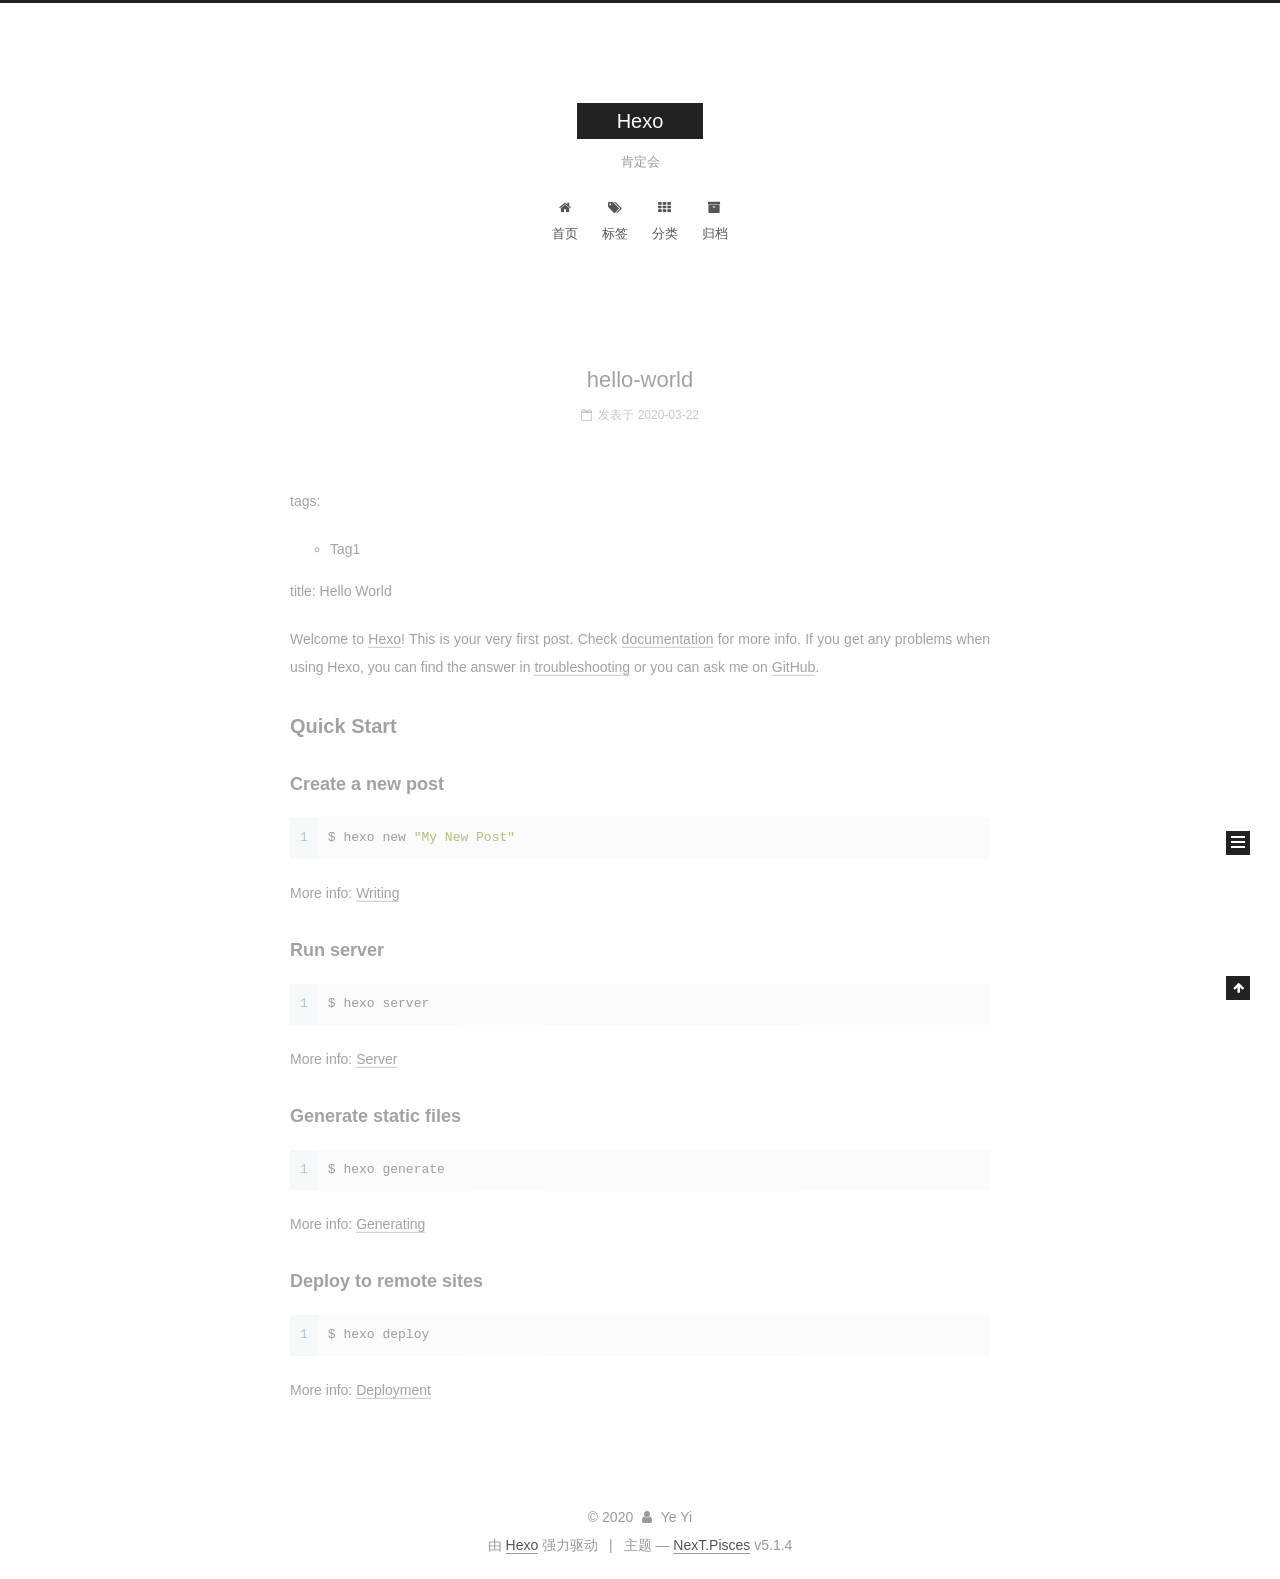
==== index.html @ b511f33b "Site updated: 2020-03-22 18:53:15" ====
<!DOCTYPE html>



  


<html class="theme-next pisces use-motion" lang="zh-Hans">
<head>
  <meta charset="UTF-8"/>
<meta http-equiv="X-UA-Compatible" content="IE=edge" />
<meta name="viewport" content="width=device-width, initial-scale=1, maximum-scale=1"/>
<meta name="theme-color" content="#222">









<meta http-equiv="Cache-Control" content="no-transform" />
<meta http-equiv="Cache-Control" content="no-siteapp" />
















  
  
  <link href="/lib/fancybox/source/jquery.fancybox.css?v=2.1.5" rel="stylesheet" type="text/css" />







<link href="/lib/font-awesome/css/font-awesome.min.css?v=4.6.2" rel="stylesheet" type="text/css" />

<link href="/css/main.css?v=5.1.4" rel="stylesheet" type="text/css" />


  <link rel="apple-touch-icon" sizes="180x180" href="/images/apple-touch-icon-next.png?v=5.1.4">


  <link rel="icon" type="image/png" sizes="32x32" href="/images/favicon-32x32-next.png?v=5.1.4">


  <link rel="icon" type="image/png" sizes="16x16" href="/images/favicon-16x16-next.png?v=5.1.4">


  <link rel="mask-icon" href="/images/logo.svg?v=5.1.4" color="#222">





  <meta name="keywords" content="Hexo, NexT" />










<meta name="description" content="yeyi的个人博客，主要涉及C++、机器学习、Leetcode、目标跟踪、相关计算机知识、文学笔记等...">
<meta property="og:type" content="website">
<meta property="og:title" content="Hexo">
<meta property="og:url" content="http://yoursite.com/index.html">
<meta property="og:site_name" content="Hexo">
<meta property="og:description" content="yeyi的个人博客，主要涉及C++、机器学习、Leetcode、目标跟踪、相关计算机知识、文学笔记等...">
<meta property="article:author" content="Ye Yi">
<meta property="article:tag" content="yeyi">
<meta property="article:tag" content=" C++">
<meta property="article:tag" content=" Machine Learning">
<meta property="article:tag" content=" Algorithm">
<meta property="article:tag" content=" Objeect track">
<meta property="article:tag" content=" Related CS Knowledge">
<meta name="twitter:card" content="summary">



<script type="text/javascript" id="hexo.configurations">
  var NexT = window.NexT || {};
  var CONFIG = {
    root: '/',
    scheme: 'Pisces',
    version: '5.1.4',
    sidebar: {"position":"left","display":"post","offset":12,"b2t":false,"scrollpercent":false,"onmobile":false},
    fancybox: true,
    tabs: true,
    motion: {"enable":true,"async":false,"transition":{"post_block":"fadeIn","post_header":"slideDownIn","post_body":"slideDownIn","coll_header":"slideLeftIn","sidebar":"slideUpIn"}},
    duoshuo: {
      userId: '0',
      author: '博主'
    },
    algolia: {
      applicationID: '',
      apiKey: '',
      indexName: '',
      hits: {"per_page":10},
      labels: {"input_placeholder":"Search for Posts","hits_empty":"We didn't find any results for the search: ${query}","hits_stats":"${hits} results found in ${time} ms"}
    }
  };
</script>



  <link rel="canonical" href="http://yoursite.com/"/>





  <title>Hexo</title>
  








<meta name="generator" content="Hexo 4.2.0"></head>

<body itemscope itemtype="http://schema.org/WebPage" lang="zh-Hans">

  
  
    
  

  <div class="container sidebar-position-left 
  page-home">
    <div class="headband"></div>

    <header id="header" class="header" itemscope itemtype="http://schema.org/WPHeader">
      <div class="header-inner"><div class="site-brand-wrapper">
  <div class="site-meta ">
    

    <div class="custom-logo-site-title">
      <a href="/"  class="brand" rel="start">
        <span class="logo-line-before"><i></i></span>
        <span class="site-title">Hexo</span>
        <span class="logo-line-after"><i></i></span>
      </a>
    </div>
      
        <p class="site-subtitle">肯定会</p>
      
  </div>

  <div class="site-nav-toggle">
    <button>
      <span class="btn-bar"></span>
      <span class="btn-bar"></span>
      <span class="btn-bar"></span>
    </button>
  </div>
</div>

<nav class="site-nav">
  

  
    <ul id="menu" class="menu">
      
        
        <li class="menu-item menu-item-home">
          <a href="/%20" rel="section">
            
              <i class="menu-item-icon fa fa-fw fa-home"></i> <br />
            
            首页
          </a>
        </li>
      
        
        <li class="menu-item menu-item-tags">
          <a href="/tags/%20" rel="section">
            
              <i class="menu-item-icon fa fa-fw fa-tags"></i> <br />
            
            标签
          </a>
        </li>
      
        
        <li class="menu-item menu-item-categories">
          <a href="/categories/%20" rel="section">
            
              <i class="menu-item-icon fa fa-fw fa-th"></i> <br />
            
            分类
          </a>
        </li>
      
        
        <li class="menu-item menu-item-archives">
          <a href="/archives/%20" rel="section">
            
              <i class="menu-item-icon fa fa-fw fa-archive"></i> <br />
            
            归档
          </a>
        </li>
      

      
    </ul>
  

  
</nav>



 </div>
    </header>

    <main id="main" class="main">
      <div class="main-inner">
        <div class="content-wrap">
          <div id="content" class="content">
            
  <section id="posts" class="posts-expand">
    
      

  

  
  
  

  <article class="post post-type-normal" itemscope itemtype="http://schema.org/Article">
  
  
  
  <div class="post-block">
    <link itemprop="mainEntityOfPage" href="http://yoursite.com/2020/03/22/hello-world/">

    <span hidden itemprop="author" itemscope itemtype="http://schema.org/Person">
      <meta itemprop="name" content="Ye Yi">
      <meta itemprop="description" content="">
      <meta itemprop="image" content="/images/avatar.gif">
    </span>

    <span hidden itemprop="publisher" itemscope itemtype="http://schema.org/Organization">
      <meta itemprop="name" content="Hexo">
    </span>

    
      <header class="post-header">

        
        
          <h1 class="post-title" itemprop="name headline">
                
                <a class="post-title-link" href="/2020/03/22/hello-world/" itemprop="url">hello-world</a></h1>
        

        <div class="post-meta">
          <span class="post-time">
            
              <span class="post-meta-item-icon">
                <i class="fa fa-calendar-o"></i>
              </span>
              
                <span class="post-meta-item-text">发表于</span>
              
              <time title="创建于" itemprop="dateCreated datePublished" datetime="2020-03-22T15:48:18+08:00">
                2020-03-22
              </time>
            

            

            
          </span>

          

          
            
          

          
          

          

          

          

        </div>
      </header>
    

    
    
    
    <div class="post-body" itemprop="articleBody">

      
      

      
        
          
            <p>tags:</p>
<ul>
<li>Tag1</li>
</ul>
<p>title: Hello World</p>
<p>Welcome to <a href="https://hexo.io/" target="_blank" rel="noopener">Hexo</a>! This is your very first post. Check <a href="https://hexo.io/docs/" target="_blank" rel="noopener">documentation</a> for more info. If you get any problems when using Hexo, you can find the answer in <a href="https://hexo.io/docs/troubleshooting.html" target="_blank" rel="noopener">troubleshooting</a> or you can ask me on <a href="https://github.com/hexojs/hexo/issues" target="_blank" rel="noopener">GitHub</a>.</p>
<h2 id="Quick-Start"><a href="#Quick-Start" class="headerlink" title="Quick Start"></a>Quick Start</h2><h3 id="Create-a-new-post"><a href="#Create-a-new-post" class="headerlink" title="Create a new post"></a>Create a new post</h3><figure class="highlight bash"><table><tr><td class="gutter"><pre><span class="line">1</span><br></pre></td><td class="code"><pre><span class="line">$ hexo new <span class="string">"My New Post"</span></span><br></pre></td></tr></table></figure>

<p>More info: <a href="https://hexo.io/docs/writing.html" target="_blank" rel="noopener">Writing</a></p>
<h3 id="Run-server"><a href="#Run-server" class="headerlink" title="Run server"></a>Run server</h3><figure class="highlight bash"><table><tr><td class="gutter"><pre><span class="line">1</span><br></pre></td><td class="code"><pre><span class="line">$ hexo server</span><br></pre></td></tr></table></figure>

<p>More info: <a href="https://hexo.io/docs/server.html" target="_blank" rel="noopener">Server</a></p>
<h3 id="Generate-static-files"><a href="#Generate-static-files" class="headerlink" title="Generate static files"></a>Generate static files</h3><figure class="highlight bash"><table><tr><td class="gutter"><pre><span class="line">1</span><br></pre></td><td class="code"><pre><span class="line">$ hexo generate</span><br></pre></td></tr></table></figure>

<p>More info: <a href="https://hexo.io/docs/generating.html" target="_blank" rel="noopener">Generating</a></p>
<h3 id="Deploy-to-remote-sites"><a href="#Deploy-to-remote-sites" class="headerlink" title="Deploy to remote sites"></a>Deploy to remote sites</h3><figure class="highlight bash"><table><tr><td class="gutter"><pre><span class="line">1</span><br></pre></td><td class="code"><pre><span class="line">$ hexo deploy</span><br></pre></td></tr></table></figure>

<p>More info: <a href="https://hexo.io/docs/one-command-deployment.html" target="_blank" rel="noopener">Deployment</a></p>

          
        
      
    </div>
    
    
    

    

    

    

    <footer class="post-footer">
      

      

      

      
      
        <div class="post-eof"></div>
      
    </footer>
  </div>
  
  
  
  </article>


    
  </section>

  


          </div>
          


          

        </div>
        
          
  
  <div class="sidebar-toggle">
    <div class="sidebar-toggle-line-wrap">
      <span class="sidebar-toggle-line sidebar-toggle-line-first"></span>
      <span class="sidebar-toggle-line sidebar-toggle-line-middle"></span>
      <span class="sidebar-toggle-line sidebar-toggle-line-last"></span>
    </div>
  </div>

  <aside id="sidebar" class="sidebar">
    
    <div class="sidebar-inner">

      

      

      <section class="site-overview-wrap sidebar-panel sidebar-panel-active">
        <div class="site-overview">
          <div class="site-author motion-element" itemprop="author" itemscope itemtype="http://schema.org/Person">
            
              <p class="site-author-name" itemprop="name">Ye Yi</p>
              <p class="site-description motion-element" itemprop="description">yeyi的个人博客，主要涉及C++、机器学习、Leetcode、目标跟踪、相关计算机知识、文学笔记等...</p>
          </div>

          <nav class="site-state motion-element">

            
              <div class="site-state-item site-state-posts">
              
                <a href="/archives/%20%7C%7C%20archive">
              
                  <span class="site-state-item-count">1</span>
                  <span class="site-state-item-name">日志</span>
                </a>
              </div>
            

            

            

          </nav>

          

          
            <div class="links-of-author motion-element">
                
                  <span class="links-of-author-item">
                    <a href="https://github.com/yourname" target="_blank" title="GitHub">
                      
                        <i class="fa fa-fw fa-github"></i>GitHub</a>
                  </span>
                
                  <span class="links-of-author-item">
                    <a href="mailto:yourname@gmail.com" target="_blank" title="E-Mail">
                      
                        <i class="fa fa-fw fa-envelope"></i>E-Mail</a>
                  </span>
                
            </div>
          

          
          

          
          

          

        </div>
      </section>

      

      

    </div>
  </aside>


        
      </div>
    </main>

    <footer id="footer" class="footer">
      <div class="footer-inner">
        <div class="copyright">&copy; <span itemprop="copyrightYear">2020</span>
  <span class="with-love">
    <i class="fa fa-user"></i>
  </span>
  <span class="author" itemprop="copyrightHolder">Ye Yi</span>

  
</div>


  <div class="powered-by">由 <a class="theme-link" target="_blank" href="https://hexo.io">Hexo</a> 强力驱动</div>



  <span class="post-meta-divider">|</span>



  <div class="theme-info">主题 &mdash; <a class="theme-link" target="_blank" href="https://github.com/iissnan/hexo-theme-next">NexT.Pisces</a> v5.1.4</div>




        







        
      </div>
    </footer>

    
      <div class="back-to-top">
        <i class="fa fa-arrow-up"></i>
        
      </div>
    

    

  </div>

  

<script type="text/javascript">
  if (Object.prototype.toString.call(window.Promise) !== '[object Function]') {
    window.Promise = null;
  }
</script>









  












  
  
    <script type="text/javascript" src="/lib/jquery/index.js?v=2.1.3"></script>
  

  
  
    <script type="text/javascript" src="/lib/fastclick/lib/fastclick.min.js?v=1.0.6"></script>
  

  
  
    <script type="text/javascript" src="/lib/jquery_lazyload/jquery.lazyload.js?v=1.9.7"></script>
  

  
  
    <script type="text/javascript" src="/lib/velocity/velocity.min.js?v=1.2.1"></script>
  

  
  
    <script type="text/javascript" src="/lib/velocity/velocity.ui.min.js?v=1.2.1"></script>
  

  
  
    <script type="text/javascript" src="/lib/fancybox/source/jquery.fancybox.pack.js?v=2.1.5"></script>
  


  


  <script type="text/javascript" src="/js/src/utils.js?v=5.1.4"></script>

  <script type="text/javascript" src="/js/src/motion.js?v=5.1.4"></script>



  
  


  <script type="text/javascript" src="/js/src/affix.js?v=5.1.4"></script>

  <script type="text/javascript" src="/js/src/schemes/pisces.js?v=5.1.4"></script>



  

  


  <script type="text/javascript" src="/js/src/bootstrap.js?v=5.1.4"></script>



  


  




	





  





  












  





  

  

  

  
  

  

  

  

</body>
</html>
---- css/main.css ----
/* normalize.css v3.0.2 | MIT License | git.io/normalize */
html {
  font-family: sans-serif; /* 1 */
  -ms-text-size-adjust: 100%; /* 2 */
  -webkit-text-size-adjust: 100%; /* 2 */
}
body {
  margin: 0;
}
article,
aside,
details,
figcaption,
figure,
footer,
header,
hgroup,
main,
menu,
nav,
section,
summary {
  display: block;
}
audio,
canvas,
progress,
video {
  display: inline-block; /* 1 */
  vertical-align: baseline; /* 2 */
}
audio:not([controls]) {
  display: none;
  height: 0;
}
[hidden],
template {
  display: none;
}
a {
  background-color: transparent;
}
a:active,
a:hover {
  outline: 0;
}
abbr[title] {
  border-bottom: 1px dotted;
}
b,
strong {
  font-weight: bold;
}
dfn {
  font-style: italic;
}
h1 {
  font-size: 2em;
  margin: 0.67em 0;
}
mark {
  background: #ff0;
  color: #000;
}
small {
  font-size: 80%;
}
sub,
sup {
  font-size: 75%;
  line-height: 0;
  position: relative;
  vertical-align: baseline;
}
sup {
  top: -0.5em;
}
sub {
  bottom: -0.25em;
}
img {
  border: 0;
}
svg:not(:root) {
  overflow: hidden;
}
figure {
  margin: 1em 40px;
}
hr {
  -moz-box-sizing: content-box;
  box-sizing: content-box;
  height: 0;
}
pre {
  overflow: auto;
}
code,
kbd,
pre,
samp {
  font-family: monospace, monospace;
  font-size: 1em;
}
button,
input,
optgroup,
select,
textarea {
  color: inherit; /* 1 */
  font: inherit; /* 2 */
  margin: 0; /* 3 */
}
button {
  overflow: visible;
}
button,
select {
  text-transform: none;
}
button,
html input[type="button"],
input[type="reset"],
input[type="submit"] {
  -webkit-appearance: button; /* 2 */
  cursor: pointer; /* 3 */
}
button[disabled],
html input[disabled] {
  cursor: default;
}
button::-moz-focus-inner,
input::-moz-focus-inner {
  border: 0;
  padding: 0;
}
input {
  line-height: normal;
}
input[type="checkbox"],
input[type="radio"] {
  box-sizing: border-box; /* 1 */
  padding: 0; /* 2 */
}
input[type="number"]::-webkit-inner-spin-button,
input[type="number"]::-webkit-outer-spin-button {
  height: auto;
}
input[type="search"] {
  -webkit-appearance: textfield; /* 1 */
  -moz-box-sizing: content-box;
  -webkit-box-sizing: content-box; /* 2 */
  box-sizing: content-box;
}
input[type="search"]::-webkit-search-cancel-button,
input[type="search"]::-webkit-search-decoration {
  -webkit-appearance: none;
}
fieldset {
  border: 1px solid #c0c0c0;
  margin: 0 2px;
  padding: 0.35em 0.625em 0.75em;
}
legend {
  border: 0; /* 1 */
  padding: 0; /* 2 */
}
textarea {
  overflow: auto;
}
optgroup {
  font-weight: bold;
}
table {
  border-collapse: collapse;
  border-spacing: 0;
}
td,
th {
  padding: 0;
}
::selection {
  background: #262a30;
  color: #fff;
}
body {
  position: relative;
  font-family: 'Lato', "PingFang SC", "Microsoft YaHei", sans-serif;
  font-size: 14px;
  line-height: 2;
  color: #555;
  background: #fff;
}
@media (max-width: 767px) {
  body {
    padding-right: 0 !important;
  }
}
@media (min-width: 768px) and (max-width: 991px) {
  body {
    padding-right: 0 !important;
  }
}
@media (min-width: 1600px) {
  body {
    font-size: 16px;
  }
}
h1,
h2,
h3,
h4,
h5,
h6 {
  margin: 0;
  padding: 0;
  font-weight: bold;
  line-height: 1.5;
  font-family: 'Lato', "PingFang SC", "Microsoft YaHei", sans-serif;
}
h2,
h3,
h4,
h5,
h6 {
  margin: 20px 0 15px;
}
h1 {
  font-size: 22px;
}
@media (max-width: 767px) {
  h1 {
    font-size: 18px;
  }
}
h2 {
  font-size: 20px;
}
@media (max-width: 767px) {
  h2 {
    font-size: 16px;
  }
}
h3 {
  font-size: 18px;
}
@media (max-width: 767px) {
  h3 {
    font-size: 14px;
  }
}
h4 {
  font-size: 16px;
}
@media (max-width: 767px) {
  h4 {
    font-size: 12px;
  }
}
h5 {
  font-size: 14px;
}
@media (max-width: 767px) {
  h5 {
    font-size: 10px;
  }
}
h6 {
  font-size: 12px;
}
@media (max-width: 767px) {
  h6 {
    font-size: 8px;
  }
}
p {
  margin: 0 0 20px 0;
}
a {
  color: #555;
  text-decoration: none;
  outline: none;
  border-bottom: 1px solid #999;
  word-wrap: break-word;
}
a:hover {
  color: #222;
  border-bottom-color: #222;
}
blockquote {
  margin: 0;
  padding: 0;
}
img {
  display: block;
  margin: auto;
  max-width: 100%;
  height: auto;
}
hr {
  margin: 40px 0;
  height: 3px;
  border: none;
  background-color: #ddd;
  background-image: repeating-linear-gradient(-45deg, #fff, #fff 4px, transparent 4px, transparent 8px);
}
blockquote {
  padding: 0 15px;
  color: #666;
  border-left: 4px solid #ddd;
}
blockquote cite::before {
  content: "-";
  padding: 0 5px;
}
dt {
  font-weight: 700;
}
dd {
  margin: 0;
  padding: 0;
}
kbd {
  border: 1px solid #ccc;
  border-radius: 0.2em;
  box-shadow: 0.1em 0.1em 0.2em rgba(0,0,0,0.1);
  background-color: #f9f9f9;
  font-family: inherit;
  background-image: -webkit-linear-gradient(top, #eee, #fff, #eee);
  padding: 0.1em 0.3em;
  white-space: nowrap;
}
.text-left {
  text-align: left;
}
.text-center {
  text-align: center;
}
.text-right {
  text-align: right;
}
.text-justify {
  text-align: justify;
}
.text-nowrap {
  white-space: nowrap;
}
.text-lowercase {
  text-transform: lowercase;
}
.text-uppercase {
  text-transform: uppercase;
}
.text-capitalize {
  text-transform: capitalize;
}
.center-block {
  display: block;
  margin-left: auto;
  margin-right: auto;
}
.clearfix:before,
.clearfix:after {
  content: " ";
  display: table;
}
.clearfix:after {
  clear: both;
}
.pullquote {
  width: 45%;
}
.pullquote.left {
  float: left;
  margin-left: 5px;
  margin-right: 10px;
}
.pullquote.right {
  float: right;
  margin-left: 10px;
  margin-right: 5px;
}
.affix.affix.affix {
  position: fixed;
}
.translation {
  margin-top: -20px;
  font-size: 14px;
  color: #999;
}
.scrollbar-measure {
  width: 100px;
  height: 100px;
  overflow: scroll;
  position: absolute;
  top: -9999px;
}
.use-motion .motion-element {
  opacity: 0;
}
table {
  margin: 20px 0;
  width: 100%;
  border-collapse: collapse;
  border-spacing: 0;
  border: 1px solid #ddd;
  font-size: 14px;
  table-layout: fixed;
  word-wrap: break-all;
}
table>tbody>tr:nth-of-type(odd) {
  background-color: #f9f9f9;
}
table>tbody>tr:hover {
  background-color: #f5f5f5;
}
caption,
th,
td {
  padding: 8px;
  text-align: left;
  vertical-align: middle;
  font-weight: normal;
}
th,
td {
  border-bottom: 3px solid #ddd;
  border-right: 1px solid #eee;
}
th {
  padding-bottom: 10px;
  font-weight: 700;
}
td {
  border-bottom-width: 1px;
}
html,
body {
  height: 100%;
}
.container {
  position: relative;
  min-height: 100%;
}
.header-inner {
  margin: 0 auto;
  padding: 100px 0 70px;
  width: 700px;
}
@media (min-width: 1600px) {
  .container .header-inner {
    width: 900px;
  }
}
.main {
  padding-bottom: 150px;
}
.main-inner {
  margin: 0 auto;
  width: 700px;
}
@media (min-width: 1600px) {
  .container .main-inner {
    width: 900px;
  }
}
.footer {
  position: absolute;
  left: 0;
  bottom: 0;
  width: 100%;
  min-height: 50px;
}
.footer-inner {
  box-sizing: border-box;
  margin: 20px auto;
  width: 700px;
}
@media (min-width: 1600px) {
  .container .footer-inner {
    width: 900px;
  }
}
pre,
.highlight {
  overflow: auto;
  margin: 20px 0;
  padding: 0;
  font-size: 13px;
  color: #4d4d4c;
  background: #f7f7f7;
  line-height: 1.6;
}
pre,
code {
  font-family: consolas, Menlo, "PingFang SC", "Microsoft YaHei", monospace;
}
code {
  padding: 2px 4px;
  word-wrap: break-word;
  color: #555;
  background: #eee;
  border-radius: 3px;
  font-size: 13px;
}
pre {
  padding: 10px;
}
pre code {
  padding: 0;
  color: #4d4d4c;
  background: none;
  text-shadow: none;
}
.highlight {
  border-radius: 1px;
}
.highlight pre {
  border: none;
  margin: 0;
  padding: 10px 0;
}
.highlight table {
  margin: 0;
  width: auto;
  border: none;
}
.highlight td {
  border: none;
  padding: 0;
}
.highlight figcaption {
  font-size: 1em;
  color: #4d4d4c;
  line-height: 1em;
  margin-bottom: 1em;
}
.highlight figcaption:before,
.highlight figcaption:after {
  content: " ";
  display: table;
}
.highlight figcaption:after {
  clear: both;
}
.highlight figcaption a {
  float: right;
  color: #4d4d4c;
}
.highlight figcaption a:hover {
  border-bottom-color: #4d4d4c;
}
.highlight .gutter pre {
  padding-left: 10px;
  padding-right: 10px;
  color: #869194;
  text-align: right;
  background-color: #eff2f3;
}
.highlight .code pre {
  width: 100%;
  padding-left: 10px;
  padding-right: 10px;
  background-color: #f7f7f7;
}
.highlight .line {
  height: 20px;
}
.gutter {
  -webkit-user-select: none;
  -moz-user-select: none;
  -ms-user-select: none;
  user-select: none;
}
.gist table {
  width: auto;
}
.gist table td {
  border: none;
}
pre .deletion {
  background: #fdd;
}
pre .addition {
  background: #dfd;
}
pre .meta {
  color: #8959a8;
}
pre .comment {
  color: #8e908c;
}
pre .variable,
pre .attribute,
pre .tag,
pre .regexp,
pre .ruby .constant,
pre .xml .tag .title,
pre .xml .pi,
pre .xml .doctype,
pre .html .doctype,
pre .css .id,
pre .css .class,
pre .css .pseudo {
  color: #c82829;
}
pre .number,
pre .preprocessor,
pre .built_in,
pre .literal,
pre .params,
pre .constant,
pre .command {
  color: #f5871f;
}
pre .ruby .class .title,
pre .css .rules .attribute,
pre .string,
pre .value,
pre .inheritance,
pre .header,
pre .ruby .symbol,
pre .xml .cdata,
pre .special,
pre .number,
pre .formula {
  color: #718c00;
}
pre .title,
pre .css .hexcolor {
  color: #3e999f;
}
pre .function,
pre .python .decorator,
pre .python .title,
pre .ruby .function .title,
pre .ruby .title .keyword,
pre .perl .sub,
pre .javascript .title,
pre .coffeescript .title {
  color: #4271ae;
}
pre .keyword,
pre .javascript .function {
  color: #8959a8;
}
.full-image.full-image.full-image.full-image {
  border: none;
  max-width: 100%;
  width: auto;
  margin: 20px auto 25px;
}
@media (min-width: 992px) {
  .full-image.full-image.full-image.full-image {
    max-width: none;
    width: 110%;
    margin: 25px -5%;
  }
}
.blockquote-center,
.page-home .post-type-quote blockquote,
.page-post-detail .post-type-quote blockquote {
  position: relative;
  margin: 40px 0;
  padding: 0;
  border-left: none;
  text-align: center;
}
.blockquote-center::before,
.page-home .post-type-quote blockquote::before,
.page-post-detail .post-type-quote blockquote::before,
.blockquote-center::after,
.page-home .post-type-quote blockquote::after,
.page-post-detail .post-type-quote blockquote::after {
  position: absolute;
  content: ' ';
  display: block;
  width: 100%;
  height: 24px;
  opacity: 0.2;
  background-repeat: no-repeat;
  background-position: 0 -6px;
  background-size: 22px 22px;
}
.blockquote-center::before,
.page-home .post-type-quote blockquote::before,
.page-post-detail .post-type-quote blockquote::before {
  top: -20px;
  background-image: url("../images/quote-l.svg");
  border-top: 1px solid #ccc;
}
.blockquote-center::after,
.page-home .post-type-quote blockquote::after,
.page-post-detail .post-type-quote blockquote::after {
  bottom: -20px;
  background-image: url("../images/quote-r.svg");
  border-bottom: 1px solid #ccc;
  background-position: 100% 8px;
}
.blockquote-center p,
.page-home .post-type-quote blockquote p,
.page-post-detail .post-type-quote blockquote p,
.blockquote-center div,
.page-home .post-type-quote blockquote div,
.page-post-detail .post-type-quote blockquote div {
  text-align: center;
}
.post .post-body .group-picture img {
  box-sizing: border-box;
  padding: 0 3px;
  border: none;
}
.post .group-picture-row {
  overflow: hidden;
  margin-top: 6px;
}
.post .group-picture-row:first-child {
  margin-top: 0;
}
.post .group-picture-column {
  float: left;
}
.page-post-detail .post-body .group-picture-column {
  float: none;
  margin-top: 10px;
  width: auto !important;
}
.page-post-detail .post-body .group-picture-column img {
  margin: 0 auto;
}
.page-archive .group-picture-container {
  overflow: hidden;
}
.page-archive .group-picture-row {
  float: left;
}
.page-archive .group-picture-row:first-child {
  margin-top: 6px;
}
.page-archive .group-picture-column {
  max-width: 150px;
  max-height: 150px;
}
.post-body .note {
  position: relative;
  padding: 15px;
  margin-bottom: 20px;
  border: 1px solid #eee;
  border-left-width: 5px;
  border-radius: 3px;
}
.post-body .note h2,
.post-body .note h3,
.post-body .note h4,
.post-body .note h5,
.post-body .note h6 {
  margin-top: 0;
  margin-bottom: 0;
  border-bottom: initial;
  padding-top: 0 !important;
}
.post-body .note p:first-child,
.post-body .note ul:first-child,
.post-body .note ol:first-child,
.post-body .note table:first-child,
.post-body .note pre:first-child,
.post-body .note blockquote:first-child {
  margin-top: 0;
}
.post-body .note p:last-child,
.post-body .note ul:last-child,
.post-body .note ol:last-child,
.post-body .note table:last-child,
.post-body .note pre:last-child,
.post-body .note blockquote:last-child {
  margin-bottom: 0;
}
.post-body .note.default {
  border-left-color: #777;
}
.post-body .note.default h2,
.post-body .note.default h3,
.post-body .note.default h4,
.post-body .note.default h5,
.post-body .note.default h6 {
  color: #777;
}
.post-body .note.primary {
  border-left-color: #6f42c1;
}
.post-body .note.primary h2,
.post-body .note.primary h3,
.post-body .note.primary h4,
.post-body .note.primary h5,
.post-body .note.primary h6 {
  color: #6f42c1;
}
.post-body .note.info {
  border-left-color: #428bca;
}
.post-body .note.info h2,
.post-body .note.info h3,
.post-body .note.info h4,
.post-body .note.info h5,
.post-body .note.info h6 {
  color: #428bca;
}
.post-body .note.success {
  border-left-color: #5cb85c;
}
.post-body .note.success h2,
.post-body .note.success h3,
.post-body .note.success h4,
.post-body .note.success h5,
.post-body .note.success h6 {
  color: #5cb85c;
}
.post-body .note.warning {
  border-left-color: #f0ad4e;
}
.post-body .note.warning h2,
.post-body .note.warning h3,
.post-body .note.warning h4,
.post-body .note.warning h5,
.post-body .note.warning h6 {
  color: #f0ad4e;
}
.post-body .note.danger {
  border-left-color: #d9534f;
}
.post-body .note.danger h2,
.post-body .note.danger h3,
.post-body .note.danger h4,
.post-body .note.danger h5,
.post-body .note.danger h6 {
  color: #d9534f;
}
.post-body .label {
  display: inline;
  padding: 0 2px;
  white-space: nowrap;
}
.post-body .label.default {
  background-color: #f0f0f0;
}
.post-body .label.primary {
  background-color: #efe6f7;
}
.post-body .label.info {
  background-color: #e5f2f8;
}
.post-body .label.success {
  background-color: #e7f4e9;
}
.post-body .label.warning {
  background-color: #fcf6e1;
}
.post-body .label.danger {
  background-color: #fae8eb;
}
.post-body .tabs {
  position: relative;
  display: block;
  margin-bottom: 20px;
  padding-top: 10px;
}
.post-body .tabs ul.nav-tabs {
  margin: 0;
  padding: 0;
  display: flex;
  margin-bottom: -1px;
}
@media (max-width: 413px) {
  .post-body .tabs ul.nav-tabs {
    display: block;
    margin-bottom: 5px;
  }
}
.post-body .tabs ul.nav-tabs li.tab {
  list-style-type: none !important;
  margin: 0 0.25em 0 0;
  border-top: 3px solid transparent;
  border-left: 1px solid transparent;
  border-right: 1px solid transparent;
}
@media (max-width: 413px) {
  .post-body .tabs ul.nav-tabs li.tab {
    margin: initial;
    border-top: 1px solid transparent;
    border-left: 3px solid transparent;
    border-right: 1px solid transparent;
    border-bottom: 1px solid transparent;
  }
}
.post-body .tabs ul.nav-tabs li.tab a {
  outline: 0;
  border-bottom: initial;
  display: block;
  line-height: 1.8em;
  padding: 0.25em 0.75em;
  transition-duration: 0.2s;
  transition-timing-function: ease-out;
  transition-delay: 0s;
}
.post-body .tabs ul.nav-tabs li.tab a i {
  width: 1.285714285714286em;
}
.post-body .tabs ul.nav-tabs li.tab.active {
  border-top: 3px solid #fc6423;
  border-left: 1px solid #ddd;
  border-right: 1px solid #ddd;
  background-color: #fff;
}
@media (max-width: 413px) {
  .post-body .tabs ul.nav-tabs li.tab.active {
    border-top: 1px solid #ddd;
    border-left: 3px solid #fc6423;
    border-right: 1px solid #ddd;
    border-bottom: 1px solid #ddd;
  }
}
.post-body .tabs ul.nav-tabs li.tab.active a {
  cursor: default;
  color: #555;
}
.post-body .tabs .tab-content {
  background-color: #fff;
}
.post-body .tabs .tab-content .tab-pane {
  border: 1px solid #ddd;
  padding: 20px 20px 0 20px;
}
.post-body .tabs .tab-content .tab-pane:not(.active) {
  display: none !important;
}
.post-body .tabs .tab-content .tab-pane.active {
  display: block !important;
}
.btn {
  display: inline-block;
  padding: 0 20px;
  font-size: 14px;
  color: #fff;
  background: #222;
  border: 2px solid #222;
  text-decoration: none;
  border-radius: 0;
  transition-property: background-color;
  transition-duration: 0.2s;
  transition-timing-function: ease-in-out;
  transition-delay: 0s;
  line-height: 2;
}
.btn:hover {
  border-color: #222;
  color: #222;
  background: #fff;
}
.btn +.btn {
  margin: 0 0 8px 8px;
}
.btn .fa-fw {
  width: 1.285714285714286em;
  text-align: left;
}
.btn-bar {
  display: block;
  width: 22px;
  height: 2px;
  background: #555;
  border-radius: 1px;
}
.btn-bar+.btn-bar {
  margin-top: 4px;
}
.pagination {
  margin: 120px 0 40px;
  text-align: center;
  border-top: 1px solid #eee;
}
.page-number-basic,
.pagination .prev,
.pagination .next,
.pagination .page-number,
.pagination .space {
  display: inline-block;
  position: relative;
  top: -1px;
  margin: 0 10px;
  padding: 0 11px;
}
@media (max-width: 767px) {
  .page-number-basic,
  .pagination .prev,
  .pagination .next,
  .pagination .page-number,
  .pagination .space {
    margin: 0 5px;
  }
}
.pagination .prev,
.pagination .next,
.pagination .page-number {
  border-bottom: 0;
  border-top: 1px solid #eee;
  transition-property: border-color;
  transition-duration: 0.2s;
  transition-timing-function: ease-in-out;
  transition-delay: 0s;
}
.pagination .prev:hover,
.pagination .next:hover,
.pagination .page-number:hover {
  border-top-color: #222;
}
.pagination .space {
  padding: 0;
  margin: 0;
}
.pagination .prev {
  margin-left: 0;
}
.pagination .next {
  margin-right: 0;
}
.pagination .page-number.current {
  color: #fff;
  background: #ccc;
  border-top-color: #ccc;
}
@media (max-width: 767px) {
  .pagination {
    border-top: none;
  }
  .pagination .prev,
  .pagination .next,
  .pagination .page-number {
    margin-bottom: 10px;
    border-top: 0;
    border-bottom: 1px solid #eee;
    padding: 0 10px;
  }
  .pagination .prev:hover,
  .pagination .next:hover,
  .pagination .page-number:hover {
    border-bottom-color: #222;
  }
}
.comments {
  margin: 60px 20px 0;
}
.tag-cloud {
  text-align: center;
}
.tag-cloud a {
  display: inline-block;
  margin: 10px;
}
.back-to-top {
  box-sizing: border-box;
  position: fixed;
  bottom: -100px;
  right: 30px;
  z-index: 1050;
  padding: 0 6px;
  width: 24px;
  background: #222;
  font-size: 12px;
  opacity: 1;
  color: #fff;
  cursor: pointer;
  text-align: center;
  -webkit-transform: translateZ(0);
  transition-property: bottom;
  transition-duration: 0.2s;
  transition-timing-function: ease-in-out;
  transition-delay: 0s;
}
@media (min-width: 768px) and (max-width: 991px) {
  .back-to-top {
    display: none !important;
  }
}
@media (max-width: 767px) {
  .back-to-top {
    display: none !important;
  }
}
.back-to-top.back-to-top-on {
  bottom: 19px;
}
.header {
  background: transparent;
}
.header-inner {
  position: relative;
}
.headband {
  height: 3px;
  background: #222;
}
.site-meta {
  margin: 0;
  text-align: center;
}
@media (max-width: 767px) {
  .site-meta {
    text-align: center;
  }
}
.brand {
  position: relative;
  display: inline-block;
  padding: 0 40px;
  color: #fff;
  background: #222;
  border-bottom: none;
}
.brand:hover {
  color: #fff;
}
.logo {
  display: inline-block;
  margin-right: 5px;
  line-height: 36px;
  vertical-align: top;
}
.site-title {
  display: inline-block;
  vertical-align: top;
  line-height: 36px;
  font-size: 20px;
  font-weight: normal;
  font-family: 'Lato', "PingFang SC", "Microsoft YaHei", sans-serif;
}
.site-subtitle {
  margin-top: 10px;
  font-size: 13px;
  color: #999;
}
.use-motion .brand {
  opacity: 0;
}
.use-motion .logo,
.use-motion .site-title,
.use-motion .site-subtitle {
  opacity: 0;
  position: relative;
  top: -10px;
}
.site-nav-toggle {
  display: none;
  position: absolute;
  top: 10px;
  left: 10px;
}
@media (max-width: 767px) {
  .site-nav-toggle {
    display: block;
  }
}
.site-nav-toggle button {
  margin-top: 2px;
  padding: 9px 10px;
  background: transparent;
  border: none;
}
@media (max-width: 767px) {
  .site-nav {
    display: none;
    margin: 0 -10px;
    padding: 0 10px;
    clear: both;
    border-top: 1px solid #ddd;
  }
}
@media (min-width: 768px) and (max-width: 991px) {
  .site-nav {
    display: block !important;
  }
}
@media (min-width: 992px) {
  .site-nav {
    display: block !important;
  }
}
.menu {
  margin-top: 20px;
  padding-left: 0;
  text-align: center;
}
.menu .menu-item {
  display: inline-block;
  margin: 0 10px;
  list-style: none;
}
@media screen and (max-width: 767px) {
  .menu .menu-item {
    margin-top: 10px;
  }
}
.menu .menu-item a {
  display: block;
  font-size: 13px;
  line-height: inherit;
  border-bottom: 1px solid transparent;
  transition-property: border-color;
  transition-duration: 0.2s;
  transition-timing-function: ease-in-out;
  transition-delay: 0s;
}
.menu .menu-item a:hover {
  border-bottom-color: #222;
}
.menu .menu-item .fa {
  margin-right: 5px;
}
.use-motion .menu-item {
  opacity: 0;
}
.post-body {
  font-family: 'Lato', "PingFang SC", "Microsoft YaHei", sans-serif;
}
@media (max-width: 767px) {
  .post-body {
    word-break: break-word;
  }
}
.post-body .fancybox img {
  display: block !important;
  margin: 0 auto;
  cursor: pointer;
  cursor: zoom-in;
  cursor: -webkit-zoom-in;
}
.post-body .image-caption,
.post-body .figure .caption {
  margin: -20px auto 15px;
  text-align: center;
  font-size: 14px;
  color: #999;
  font-weight: bold;
  line-height: 1;
}
.post-sticky-flag {
  display: inline-block;
  font-size: 16px;
  -ms-transform: rotate(30deg);
  -webkit-transform: rotate(30deg);
  -moz-transform: rotate(30deg);
  -ms-transform: rotate(30deg);
  -o-transform: rotate(30deg);
  transform: rotate(30deg);
}
.use-motion .post-block,
.use-motion .pagination,
.use-motion .comments {
  opacity: 0;
}
.use-motion .post-header {
  opacity: 0;
}
.use-motion .post-body {
  opacity: 0;
}
.use-motion .collection-title {
  opacity: 0;
}
.posts-expand {
  padding-top: 40px;
}
@media (max-width: 767px) {
  .posts-expand {
    margin: 0 20px;
  }
  .post-body pre .gutter pre {
    padding-right: 10px;
  }
  .post-body .highlight {
    margin-left: 0px;
    margin-right: 0px;
    padding: 0;
  }
  .post-body .highlight .gutter pre {
    padding-right: 10px;
  }
}
@media (min-width: 992px) {
  .posts-expand .post-body {
    text-align: justify;
  }
}
.posts-expand .post-body h2,
.posts-expand .post-body h3,
.posts-expand .post-body h4,
.posts-expand .post-body h5,
.posts-expand .post-body h6 {
  padding-top: 10px;
}
.posts-expand .post-body h2 .header-anchor,
.posts-expand .post-body h3 .header-anchor,
.posts-expand .post-body h4 .header-anchor,
.posts-expand .post-body h5 .header-anchor,
.posts-expand .post-body h6 .header-anchor {
  float: right;
  margin-left: 10px;
  color: #ccc;
  border-bottom-style: none;
  visibility: hidden;
}
.posts-expand .post-body h2 .header-anchor:hover,
.posts-expand .post-body h3 .header-anchor:hover,
.posts-expand .post-body h4 .header-anchor:hover,
.posts-expand .post-body h5 .header-anchor:hover,
.posts-expand .post-body h6 .header-anchor:hover {
  color: inherit;
}
.posts-expand .post-body h2:hover .header-anchor,
.posts-expand .post-body h3:hover .header-anchor,
.posts-expand .post-body h4:hover .header-anchor,
.posts-expand .post-body h5:hover .header-anchor,
.posts-expand .post-body h6:hover .header-anchor {
  visibility: visible;
}
.posts-expand .post-body ul li {
  list-style: circle;
}
.posts-expand .post-body img {
  box-sizing: border-box;
  margin: auto;
  padding: 3px;
  border: 1px solid #ddd;
}
.posts-expand .post-body .fancybox img {
  margin: 0 auto 25px;
}
@media (max-width: 767px) {
  .posts-collapse {
    margin: 0 20px;
  }
  .posts-collapse .post-title,
  .posts-collapse .post-meta {
    display: block;
    width: auto;
    text-align: left;
  }
}
.posts-collapse {
  position: relative;
  z-index: 1010;
  margin-left: 55px;
}
.posts-collapse::after {
  content: " ";
  position: absolute;
  top: 20px;
  left: 0;
  margin-left: -2px;
  width: 4px;
  height: 100%;
  background: #f5f5f5;
  z-index: -1;
}
@media (max-width: 767px) {
  .posts-collapse {
    margin: 0 20px;
  }
}
.posts-collapse .collection-title {
  position: relative;
  margin: 60px 0;
}
.posts-collapse .collection-title h1,
.posts-collapse .collection-title h2 {
  margin-left: 20px;
}
.posts-collapse .collection-title small {
  color: #bbb;
  margin-left: 5px;
}
.posts-collapse .collection-title::before {
  content: " ";
  position: absolute;
  left: 0;
  top: 50%;
  margin-left: -4px;
  margin-top: -4px;
  width: 8px;
  height: 8px;
  background: #bbb;
  border-radius: 50%;
}
.posts-collapse .post {
  margin: 30px 0;
}
.posts-collapse .post-header {
  position: relative;
  transition-duration: 0.2s;
  transition-timing-function: ease-in-out;
  transition-delay: 0s;
  transition-property: border;
  border-bottom: 1px dashed #ccc;
}
.posts-collapse .post-header::before {
  content: " ";
  position: absolute;
  left: 0;
  top: 12px;
  width: 6px;
  height: 6px;
  margin-left: -4px;
  background: #bbb;
  border-radius: 50%;
  border: 1px solid #fff;
  transition-duration: 0.2s;
  transition-timing-function: ease-in-out;
  transition-delay: 0s;
  transition-property: background;
}
.posts-collapse .post-header:hover {
  border-bottom-color: #666;
}
.posts-collapse .post-header:hover::before {
  background: #222;
}
.posts-collapse .post-meta {
  position: absolute;
  font-size: 12px;
  left: 20px;
  top: 5px;
}
.posts-collapse .post-comments-count {
  display: none;
}
.posts-collapse .post-title {
  margin-left: 60px;
  font-size: 16px;
  font-weight: normal;
  line-height: inherit;
}
.posts-collapse .post-title::after {
  margin-left: 3px;
  opacity: 0.6;
}
.posts-collapse .post-title a {
  color: #666;
  border-bottom: none;
}
.page-home .post-type-quote .post-header,
.page-post-detail .post-type-quote .post-header,
.page-home .post-type-quote .post-tags,
.page-post-detail .post-type-quote .post-tags {
  display: none;
}
.posts-expand .post-title {
  text-align: center;
  word-break: break-word;
  font-weight: 400;
}
.posts-expand .post-title-link {
  display: inline-block;
  position: relative;
  color: #555;
  border-bottom: none;
  line-height: 1.2;
  vertical-align: top;
}
.posts-expand .post-title-link::before {
  content: "";
  position: absolute;
  width: 100%;
  height: 2px;
  bottom: 0;
  left: 0;
  background-color: #000;
  visibility: hidden;
  -webkit-transform: scaleX(0);
  -moz-transform: scaleX(0);
  -ms-transform: scaleX(0);
  -o-transform: scaleX(0);
  transform: scaleX(0);
  transition-duration: 0.2s;
  transition-timing-function: ease-in-out;
  transition-delay: 0s;
}
.posts-expand .post-title-link:hover::before {
  visibility: visible;
  -webkit-transform: scaleX(1);
  -moz-transform: scaleX(1);
  -ms-transform: scaleX(1);
  -o-transform: scaleX(1);
  transform: scaleX(1);
}
.posts-expand .post-title-link .fa {
  font-size: 16px;
}
.posts-expand .post-meta {
  margin: 3px 0 60px 0;
  color: #999;
  font-family: 'Lato', "PingFang SC", "Microsoft YaHei", sans-serif;
  font-size: 12px;
  text-align: center;
}
.posts-expand .post-meta .post-category-list {
  display: inline-block;
  margin: 0;
  padding: 3px;
}
.posts-expand .post-meta .post-category-list-link {
  color: #999;
}
.posts-expand .post-meta .post-description {
  font-size: 14px;
  margin-top: 2px;
}
.post-meta-divider {
  margin: 0 0.5em;
}
.post-meta-item-icon {
  margin-right: 3px;
}
@media (min-width: 768px) and (max-width: 991px) {
  .post-meta-item-icon {
    display: inline-block;
  }
}
@media (max-width: 767px) {
  .post-meta-item-icon {
    display: inline-block;
  }
}
@media (min-width: 768px) and (max-width: 991px) {
  .post-meta-item-text {
    display: none;
  }
}
@media (max-width: 767px) {
  .post-meta-item-text {
    display: none;
  }
}
@media (max-width: 767px) {
  .posts-expand .post-comments-count {
    display: none;
  }
}
.post-button {
  margin-top: 40px;
}
.posts-expand .post-tags {
  margin-top: 40px;
  text-align: center;
}
.posts-expand .post-tags a {
  display: inline-block;
  margin-right: 10px;
  font-size: 13px;
}
.post-nav {
  display: table;
  margin-top: 15px;
  width: 100%;
  border-top: 1px solid #eee;
}
.post-nav-divider {
  display: table-cell;
  width: 10%;
}
.post-nav-item {
  display: table-cell;
  padding: 10px 0 0 0;
  width: 45%;
  vertical-align: top;
}
.post-nav-item a {
  position: relative;
  display: block;
  line-height: 25px;
  font-size: 14px;
  color: #555;
  border-bottom: none;
}
.post-nav-item a:hover {
  color: #222;
  border-bottom: none;
}
.post-nav-item a:active {
  top: 2px;
}
.post-nav-item .fa {
  position: absolute;
  top: 8px;
  left: 0;
  font-size: 12px;
}
.post-nav-next a {
  padding-left: 15px;
}
.post-nav-prev {
  text-align: right;
}
.post-nav-prev a {
  padding-right: 15px;
}
.post-nav-prev .fa {
  right: 0;
  left: auto;
}
.posts-expand .post-eof {
  display: block;
  margin: 80px auto 60px;
  width: 8%;
  height: 1px;
  background: #ccc;
  text-align: center;
}
.post:last-child .post-eof.post-eof.post-eof {
  display: none;
}
.post-gallery {
  display: table;
  table-layout: fixed;
  width: 100%;
  border-collapse: separate;
}
.post-gallery-row {
  display: table-row;
}
.post-gallery .post-gallery-img {
  display: table-cell;
  text-align: center;
  vertical-align: middle;
  border: none;
}
.post-gallery .post-gallery-img img {
  max-width: 100%;
  max-height: 100%;
  border: none;
}
.fancybox-close,
.fancybox-close:hover {
  border: none;
}
.rtl.post-body p,
.rtl.post-body a,
.rtl.post-body h1,
.rtl.post-body h2,
.rtl.post-body h3,
.rtl.post-body h4,
.rtl.post-body h5,
.rtl.post-body h6,
.rtl.post-body li,
.rtl.post-body ul,
.rtl.post-body ol {
  direction: rtl;
  font-family: UKIJ Ekran;
}
.rtl.post-title {
  font-family: UKIJ Ekran;
}
.sidebar {
  position: fixed;
  right: 0;
  top: 0;
  bottom: 0;
  width: 0;
  z-index: 1040;
  box-shadow: inset 0 2px 6px #000;
  background: #222;
  -webkit-transform: translateZ(0);
}
.sidebar a {
  color: #999;
  border-bottom-color: #555;
}
.sidebar a:hover {
  color: #eee;
}
@media (min-width: 768px) and (max-width: 991px) {
  .sidebar {
    display: none !important;
  }
}
@media (max-width: 767px) {
  .sidebar {
    display: none !important;
  }
}
.sidebar-inner {
  position: relative;
  padding: 20px 10px;
  color: #999;
  text-align: center;
}
.site-overview-wrap {
  overflow: hidden;
}
.site-overview {
  overflow-y: auto;
  overflow-x: hidden;
}
.sidebar-toggle {
  position: fixed;
  right: 30px;
  bottom: 45px;
  width: 14px;
  height: 14px;
  padding: 5px;
  background: #222;
  line-height: 0;
  z-index: 1050;
  cursor: pointer;
  -webkit-transform: translateZ(0);
}
@media (min-width: 768px) and (max-width: 991px) {
  .sidebar-toggle {
    display: none !important;
  }
}
@media (max-width: 767px) {
  .sidebar-toggle {
    display: none !important;
  }
}
.sidebar-toggle-line {
  position: relative;
  display: inline-block;
  vertical-align: top;
  height: 2px;
  width: 100%;
  background: #fff;
  margin-top: 3px;
}
.sidebar-toggle-line:first-child {
  margin-top: 0;
}
.site-author-image {
  display: block;
  margin: 0 auto;
  padding: 2px;
  max-width: 96px;
  height: auto;
  border: 2px solid #333;
}
.site-author-name {
  margin: 5px 0 0;
  text-align: center;
  color: #f5f5f5;
  font-weight: normal;
}
.site-description {
  margin-top: 5px;
  text-align: center;
  font-size: 14px;
  color: #999;
}
.site-state {
  overflow: hidden;
  line-height: 1.4;
  white-space: nowrap;
  text-align: center;
}
.site-state-item {
  display: inline-block;
  padding: 0 15px;
  border-left: 1px solid #333;
}
.site-state-item:first-child {
  border-left: none;
}
.site-state-item a {
  border-bottom: none;
}
.site-state-item-count {
  display: block;
  text-align: center;
  color: inherit;
  font-weight: 600;
  font-size: 18px;
}
.site-state-item-name {
  font-size: 13px;
  color: inherit;
}
.feed-link {
  margin-top: 20px;
}
.feed-link a {
  display: inline-block;
  padding: 0 15px;
  color: #fc6423;
  border: 1px solid #fc6423;
  border-radius: 4px;
}
.feed-link a i {
  color: #fc6423;
  font-size: 14px;
}
.feed-link a:hover {
  color: #fff;
  background: #fc6423;
}
.feed-link a:hover i {
  color: #fff;
}
.links-of-author {
  margin-top: 20px;
}
.links-of-author a {
  display: inline-block;
  vertical-align: middle;
  margin-right: 10px;
  margin-bottom: 10px;
  border-bottom-color: #555;
  font-size: 13px;
}
.links-of-author a:before {
  display: inline-block;
  vertical-align: middle;
  margin-right: 3px;
  content: " ";
  width: 4px;
  height: 4px;
  border-radius: 50%;
  background: #ffffb0;
}
.links-of-blogroll {
  font-size: 13px;
}
.links-of-blogroll-title {
  margin-top: 20px;
  font-size: 14px;
  font-weight: 600;
}
.links-of-blogroll-list {
  margin: 0;
  padding: 0;
  list-style: none;
}
.links-of-blogroll-item {
  padding: 2px 10px;
}
.links-of-blogroll-item a {
  max-width: 280px;
  box-sizing: border-box;
  display: inline-block;
  overflow: hidden;
  white-space: nowrap;
  text-overflow: ellipsis;
}
.sidebar-nav {
  margin: 0 0 20px;
  padding-left: 0;
}
.sidebar-nav li {
  display: inline-block;
  cursor: pointer;
  border-bottom: 1px solid transparent;
  font-size: 14px;
  color: #555;
}
.sidebar-nav li:hover {
  color: #f5f5f5;
}
.page-post-detail .sidebar-nav-toc {
  padding: 0 5px;
}
.page-post-detail .sidebar-nav-overview {
  margin-left: 10px;
}
.sidebar-nav .sidebar-nav-active {
  color: #87daff;
  border-bottom-color: #87daff;
}
.sidebar-nav .sidebar-nav-active:hover {
  color: #87daff;
}
.sidebar-panel {
  display: none;
}
.sidebar-panel-active {
  display: block;
}
.post-toc-empty {
  font-size: 14px;
  color: #666;
}
.post-toc-wrap {
  overflow: hidden;
}
.post-toc {
  overflow: auto;
}
.post-toc ol {
  margin: 0;
  padding: 0 2px 5px 10px;
  text-align: left;
  list-style: none;
  font-size: 14px;
}
.post-toc ol > ol {
  padding-left: 0;
}
.post-toc ol a {
  transition-duration: 0.2s;
  transition-timing-function: ease-in-out;
  transition-delay: 0s;
  transition-property: all;
  color: #999;
  border-bottom-color: #555;
}
.post-toc ol a:hover {
  color: #ccc;
  border-bottom-color: #ccc;
}
.post-toc .nav-item {
  overflow: hidden;
  text-overflow: ellipsis;
  text-align: justify;
  white-space: nowrap;
  line-height: 1.8;
}
.post-toc .nav .nav-child {
  display: none;
}
.post-toc .nav .active > .nav-child {
  display: block;
}
.post-toc .nav .active-current > .nav-child {
  display: block;
}
.post-toc .nav .active-current > .nav-child > .nav-item {
  display: block;
}
.post-toc .nav .active > a {
  color: #87daff;
  border-bottom-color: #87daff;
}
.post-toc .nav .active-current > a {
  color: #87daff;
}
.post-toc .nav .active-current > a:hover {
  color: #87daff;
}
.footer {
  font-size: 14px;
  color: #999;
}
.footer img {
  border: none;
}
.footer-inner {
  text-align: center;
}
.with-love {
  display: inline-block;
  margin: 0 5px;
}
.powered-by,
.theme-info {
  display: inline-block;
}
.cc-license {
  margin-top: 10px;
  text-align: center;
}
.cc-license .cc-opacity {
  opacity: 0.7;
  border-bottom: none;
}
.cc-license .cc-opacity:hover {
  opacity: 0.9;
}
.cc-license img {
  display: inline-block;
}
.theme-next #ds-thread #ds-reset {
  color: #555;
}
.theme-next #ds-thread #ds-reset .ds-replybox {
  margin-bottom: 30px;
}
.theme-next #ds-thread #ds-reset .ds-replybox .ds-avatar,
.theme-next #ds-reset .ds-avatar img {
  box-shadow: none;
}
.theme-next #ds-thread #ds-reset .ds-textarea-wrapper {
  border-color: #c7d4e1;
  background: none;
  border-top-right-radius: 3px;
  border-top-left-radius: 3px;
}
.theme-next #ds-thread #ds-reset .ds-textarea-wrapper textarea {
  height: 60px;
}
.theme-next #ds-reset .ds-rounded-top {
  border-radius: 0;
}
.theme-next #ds-thread #ds-reset .ds-post-toolbar {
  box-sizing: border-box;
  border: 1px solid #c7d4e1;
  background: #f6f8fa;
}
.theme-next #ds-thread #ds-reset .ds-post-options {
  height: 40px;
  border: none;
  background: none;
}
.theme-next #ds-thread #ds-reset .ds-toolbar-buttons {
  top: 11px;
}
.theme-next #ds-thread #ds-reset .ds-sync {
  top: 5px;
}
.theme-next #ds-thread #ds-reset .ds-post-button {
  top: 4px;
  right: 5px;
  width: 90px;
  height: 30px;
  border: 1px solid #c5ced7;
  border-radius: 3px;
  background-image: linear-gradient(#fbfbfc, #f5f7f9);
  color: #60676d;
}
.theme-next #ds-thread #ds-reset .ds-post-button:hover {
  background-position: 0 -30px;
  color: #60676d;
}
.theme-next #ds-thread #ds-reset .ds-comments-info {
  padding: 10px 0;
}
.theme-next #ds-thread #ds-reset .ds-sort {
  display: none;
}
.theme-next #ds-thread #ds-reset li.ds-tab a.ds-current {
  border: none;
  background: #f6f8fa;
  color: #60676d;
}
.theme-next #ds-thread #ds-reset li.ds-tab a.ds-current:hover {
  background-color: #e9f0f7;
  color: #60676d;
}
.theme-next #ds-thread #ds-reset li.ds-tab a {
  border-radius: 2px;
  padding: 5px;
}
.theme-next #ds-thread #ds-reset .ds-login-buttons p {
  color: #999;
  line-height: 36px;
}
.theme-next #ds-thread #ds-reset .ds-login-buttons .ds-service-list li {
  height: 28px;
}
.theme-next #ds-thread #ds-reset .ds-service-list a {
  background: none;
  padding: 5px;
  border: 1px solid;
  border-radius: 3px;
  text-align: center;
}
.theme-next #ds-thread #ds-reset .ds-service-list a:hover {
  color: #fff;
  background: #666;
}
.theme-next #ds-thread #ds-reset .ds-service-list .ds-weibo {
  color: #fc9b00;
  border-color: #fc9b00;
}
.theme-next #ds-thread #ds-reset .ds-service-list .ds-weibo:hover {
  background: #fc9b00;
}
.theme-next #ds-thread #ds-reset .ds-service-list .ds-qq {
  color: #60a3ec;
  border-color: #60a3ec;
}
.theme-next #ds-thread #ds-reset .ds-service-list .ds-qq:hover {
  background: #60a3ec;
}
.theme-next #ds-thread #ds-reset .ds-service-list .ds-renren {
  color: #2e7ac4;
  border-color: #2e7ac4;
}
.theme-next #ds-thread #ds-reset .ds-service-list .ds-renren:hover {
  background: #2e7ac4;
}
.theme-next #ds-thread #ds-reset .ds-service-list .ds-douban {
  color: #37994c;
  border-color: #37994c;
}
.theme-next #ds-thread #ds-reset .ds-service-list .ds-douban:hover {
  background: #37994c;
}
.theme-next #ds-thread #ds-reset .ds-service-list .ds-kaixin {
  color: #fef20d;
  border-color: #fef20d;
}
.theme-next #ds-thread #ds-reset .ds-service-list .ds-kaixin:hover {
  background: #fef20d;
}
.theme-next #ds-thread #ds-reset .ds-service-list .ds-netease {
  color: #f00;
  border-color: #f00;
}
.theme-next #ds-thread #ds-reset .ds-service-list .ds-netease:hover {
  background: #f00;
}
.theme-next #ds-thread #ds-reset .ds-service-list .ds-sohu {
  color: #ffcb05;
  border-color: #ffcb05;
}
.theme-next #ds-thread #ds-reset .ds-service-list .ds-sohu:hover {
  background: #ffcb05;
}
.theme-next #ds-thread #ds-reset .ds-service-list .ds-baidu {
  color: #2831e0;
  border-color: #2831e0;
}
.theme-next #ds-thread #ds-reset .ds-service-list .ds-baidu:hover {
  background: #2831e0;
}
.theme-next #ds-thread #ds-reset .ds-service-list .ds-google {
  color: #166bec;
  border-color: #166bec;
}
.theme-next #ds-thread #ds-reset .ds-service-list .ds-google:hover {
  background: #166bec;
}
.theme-next #ds-thread #ds-reset .ds-service-list .ds-weixin {
  color: #00ce0d;
  border-color: #00ce0d;
}
.theme-next #ds-thread #ds-reset .ds-service-list .ds-weixin:hover {
  background: #00ce0d;
}
.theme-next #ds-thread #ds-reset .ds-service-list .ds-more-services {
  border: none;
}
.theme-next #ds-thread #ds-reset .ds-service-list .ds-more-services:hover {
  background: none;
}
.theme-next #ds-reset .duoshuo-ua-admin {
  display: inline-block;
  color: #f00;
}
.theme-next #ds-reset .duoshuo-ua-platform,
.theme-next #ds-reset .duoshuo-ua-browser {
  color: #ccc;
}
.theme-next #ds-reset .duoshuo-ua-platform .fa,
.theme-next #ds-reset .duoshuo-ua-browser .fa {
  display: inline-block;
  margin-right: 3px;
}
.theme-next #ds-reset .duoshuo-ua-separator {
  display: inline-block;
  margin-left: 5px;
}
.theme-next .this_ua {
  background-color: #ccc !important;
  border-radius: 4px;
  padding: 0 5px !important;
  margin: 1px 1px !important;
  border: 1px solid #bbb !important;
  color: #fff;
  display: inline-block !important;
}
.theme-next .this_ua.admin {
  background-color: #d9534f !important;
  border-color: #d9534f !important;
}
.theme-next .this_ua.platform.iOS,
.theme-next .this_ua.platform.Mac,
.theme-next .this_ua.platform.Windows {
  background-color: #39b3d7 !important;
  border-color: #46b8da !important;
}
.theme-next .this_ua.platform.Linux {
  background-color: #3a3a3a !important;
  border-color: #1f1f1f !important;
}
.theme-next .this_ua.platform.Android {
  background-color: #00c47d !important;
  border-color: #01b171 !important;
}
.theme-next .this_ua.browser.Mobile,
.theme-next .this_ua.browser.Chrome {
  background-color: #5cb85c !important;
  border-color: #4cae4c !important;
}
.theme-next .this_ua.browser.Firefox {
  background-color: #f0ad4e !important;
  border-color: #eea236 !important;
}
.theme-next .this_ua.browser.Maxthon,
.theme-next .this_ua.browser.IE {
  background-color: #428bca !important;
  border-color: #357ebd !important;
}
.theme-next .this_ua.browser.baidu,
.theme-next .this_ua.browser.UCBrowser,
.theme-next .this_ua.browser.Opera {
  background-color: #d9534f !important;
  border-color: #d43f3a !important;
}
.theme-next .this_ua.browser.Android,
.theme-next .this_ua.browser.QQBrowser {
  background-color: #78ace9 !important;
  border-color: #4cae4c !important;
}
.post-spread {
  margin-top: 20px;
  text-align: center;
}
.jiathis_style {
  display: inline-block;
}
.jiathis_style a {
  border: none;
}
.fa {
  font-family: FontAwesome !important;
}
.post-spread {
  margin-top: 20px;
  text-align: center;
}
.bdshare-slide-button-box a {
  border: none;
}
.bdsharebuttonbox {
  display: inline-block;
}
.bdsharebuttonbox a {
  border: none;
}
.local-search-pop-overlay {
  position: fixed;
  width: 100%;
  height: 100%;
  top: 0;
  left: 0;
  z-index: 2080;
  background-color: rgba(0,0,0,0.3);
}
.local-search-popup {
  display: none;
  position: fixed;
  top: 10%;
  left: 50%;
  margin-left: -350px;
  width: 700px;
  height: 80%;
  padding: 0;
  background: #fff;
  color: #333;
  z-index: 9999;
  border-radius: 5px;
}
@media (max-width: 767px) {
  .local-search-popup {
    padding: 0;
    top: 0;
    left: 0;
    margin: 0;
    width: 100%;
    height: 100%;
    border-radius: 0;
  }
}
.local-search-popup ul.search-result-list {
  padding: 0;
  margin: 0 5px;
}
.local-search-popup p.search-result {
  border-bottom: 1px dashed #ccc;
  padding: 5px 0;
}
.local-search-popup a.search-result-title {
  font-weight: bold;
  font-size: 16px;
}
.local-search-popup .search-keyword {
  border-bottom: 1px dashed #f00;
  font-weight: bold;
  color: #f00;
}
.local-search-popup .local-search-header {
  padding: 5px;
  height: 36px;
  background: #f5f5f5;
  border-top-left-radius: 5px;
  border-top-right-radius: 5px;
}
.local-search-popup #local-search-result {
  overflow: auto;
  position: relative;
  padding: 5px 25px;
  height: calc(100% - 55px);
}
.local-search-popup .local-search-input-wrapper {
  display: inline-block;
  width: calc(100% - 90px);
  height: 36px;
  line-height: 36px;
  padding: 0 5px;
}
.local-search-popup .local-search-input-wrapper input {
  padding: 8px 0;
  height: 20px;
  display: block;
  width: 100%;
  outline: none;
  border: none;
  background: transparent;
  vertical-align: middle;
}
.local-search-popup .search-icon,
.local-search-popup .popup-btn-close {
  display: inline-block;
  font-size: 18px;
  color: #999;
  height: 36px;
  width: 18px;
  padding-left: 10px;
  padding-right: 10px;
}
.local-search-popup .search-icon {
  float: left;
}
.local-search-popup .popup-btn-close {
  border-left: 1px solid #eee;
  float: right;
  cursor: pointer;
}
.local-search-popup #no-result {
  position: absolute;
  left: 50%;
  top: 50%;
  -webkit-transform: translate(-50%, -50%);
  -webkit-transform: translate(-50%, -50%);
  -moz-transform: translate(-50%, -50%);
  -ms-transform: translate(-50%, -50%);
  -o-transform: translate(-50%, -50%);
  transform: translate(-50%, -50%);
  color: #ccc;
}
.site-uv,
.site-pv,
.page-pv {
  display: inline-block;
}
.site-uv .busuanzi-value,
.site-pv .busuanzi-value,
.page-pv .busuanzi-value {
  margin: 0 5px;
}
.site-uv {
  margin-right: 10px;
}
.site-uv::after {
  content: "|";
  padding-left: 10px;
}
.page-archive .archive-page-counter {
  position: relative;
  top: 3px;
  left: 20px;
}
@media (max-width: 767px) {
  .page-archive .archive-page-counter {
    top: 5px;
  }
}
.page-archive .posts-collapse .archive-move-on {
  position: absolute;
  top: 11px;
  left: 0;
  margin-left: -6px;
  width: 10px;
  height: 10px;
  opacity: 0.5;
  background: #555;
  border: 1px solid #fff;
  border-radius: 50%;
}
.category-all-page .category-all-title {
  text-align: center;
}
.category-all-page .category-all {
  margin-top: 20px;
}
.category-all-page .category-list {
  margin: 0;
  padding: 0;
  list-style: none;
}
.category-all-page .category-list-item {
  margin: 5px 10px;
}
.category-all-page .category-list-count {
  color: #bbb;
}
.category-all-page .category-list-count:before {
  display: inline;
  content: " (";
}
.category-all-page .category-list-count:after {
  display: inline;
  content: ") ";
}
.category-all-page .category-list-child {
  padding-left: 10px;
}
#schedule ul#event-list {
  padding-left: 30px;
}
#schedule ul#event-list hr {
  margin: 20px 0 45px 0 !important;
  background: #222;
}
#schedule ul#event-list hr:after {
  display: inline-block;
  content: 'NOW';
  background: #222;
  color: #fff;
  font-weight: bold;
  text-align: right;
  padding: 0 5px;
}
#schedule ul#event-list li.event {
  margin: 20px 0px;
  background: #f9f9f9;
  padding-left: 10px;
  min-height: 40px;
}
#schedule ul#event-list li.event h2.event-summary {
  margin: 0;
  padding-bottom: 3px;
}
#schedule ul#event-list li.event h2.event-summary:before {
  display: inline-block;
  font-family: FontAwesome;
  font-size: 8px;
  content: '\f111';
  vertical-align: middle;
  margin-right: 25px;
  color: #bbb;
}
#schedule ul#event-list li.event span.event-relative-time {
  display: inline-block;
  font-size: 12px;
  font-weight: 400;
  padding-left: 12px;
  color: #bbb;
}
#schedule ul#event-list li.event span.event-details {
  display: block;
  color: #bbb;
  margin-left: 56px;
  padding-top: 3px;
  padding-bottom: 6px;
  text-indent: -24px;
  line-height: 18px;
}
#schedule ul#event-list li.event span.event-details:before {
  text-indent: 0;
  display: inline-block;
  width: 14px;
  font-family: FontAwesome;
  text-align: center;
  margin-right: 9px;
  color: #bbb;
}
#schedule ul#event-list li.event span.event-details.event-location:before {
  content: '\f041';
}
#schedule ul#event-list li.event span.event-details.event-duration:before {
  content: '\f017';
}
#schedule ul#event-list li.event-past {
  background: #fcfcfc;
}
#schedule ul#event-list li.event-past > * {
  opacity: 0.6;
}
#schedule ul#event-list li.event-past h2.event-summary {
  color: #bbb;
}
#schedule ul#event-list li.event-past h2.event-summary:before {
  color: #dfdfdf;
}
#schedule ul#event-list li.event-now {
  background: #222;
  color: #fff;
  padding: 15px 0 15px 10px;
}
#schedule ul#event-list li.event-now h2.event-summary:before {
  -webkit-transform: scale(1.2);
  -moz-transform: scale(1.2);
  -ms-transform: scale(1.2);
  -o-transform: scale(1.2);
  transform: scale(1.2);
  color: #fff;
  animation: dot-flash 1s alternate infinite ease-in-out;
}
#schedule ul#event-list li.event-now * {
  color: #fff !important;
}
@-moz-keyframes dot-flash {
  from {
    opacity: 1;
    -webkit-transform: scale(1.1);
    -moz-transform: scale(1.1);
    -ms-transform: scale(1.1);
    -o-transform: scale(1.1);
    transform: scale(1.1);
  }
  to {
    opacity: 0;
    -webkit-transform: scale(1);
    -moz-transform: scale(1);
    -ms-transform: scale(1);
    -o-transform: scale(1);
    transform: scale(1);
  }
}
@-webkit-keyframes dot-flash {
  from {
    opacity: 1;
    -webkit-transform: scale(1.1);
    -moz-transform: scale(1.1);
    -ms-transform: scale(1.1);
    -o-transform: scale(1.1);
    transform: scale(1.1);
  }
  to {
    opacity: 0;
    -webkit-transform: scale(1);
    -moz-transform: scale(1);
    -ms-transform: scale(1);
    -o-transform: scale(1);
    transform: scale(1);
  }
}
@-o-keyframes dot-flash {
  from {
    opacity: 1;
    -webkit-transform: scale(1.1);
    -moz-transform: scale(1.1);
    -ms-transform: scale(1.1);
    -o-transform: scale(1.1);
    transform: scale(1.1);
  }
  to {
    opacity: 0;
    -webkit-transform: scale(1);
    -moz-transform: scale(1);
    -ms-transform: scale(1);
    -o-transform: scale(1);
    transform: scale(1);
  }
}
@keyframes dot-flash {
  from {
    opacity: 1;
    -webkit-transform: scale(1.1);
    -moz-transform: scale(1.1);
    -ms-transform: scale(1.1);
    -o-transform: scale(1.1);
    transform: scale(1.1);
  }
  to {
    opacity: 0;
    -webkit-transform: scale(1);
    -moz-transform: scale(1);
    -ms-transform: scale(1);
    -o-transform: scale(1);
    transform: scale(1);
  }
}
.page-post-detail .sidebar-toggle-line {
  background: #87daff;
}
.page-post-detail .comments {
  overflow: hidden;
}
@media (max-width: 767px) {
  .header-inner,
  .container .main-inner,
  .footer-inner {
    width: auto;
  }
}
embed {
  display: block;
  margin: 0px auto 25px auto;
}
.custom-logo .site-meta-headline {
  text-align: center;
}
.custom-logo .brand {
  background: none;
}
.custom-logo .site-title {
  margin: 10px auto 0;
  font-size: 24px;
  color: #222;
}
.custom-logo .site-title a {
  border: none;
}
.custom-logo-image {
  margin: 0 auto;
  padding: 5px;
  max-width: 150px;
  background: #fff;
}
@media (max-width: 767px) {
  .site-nav {
    position: absolute;
    left: 0;
    top: 52px;
    margin: 0;
    width: 100%;
    padding: 0;
    background: #fff;
    border-bottom: 1px solid #ddd;
    z-index: 1030;
  }
}
@media (max-width: 767px) {
  .menu {
    text-align: left;
  }
}
@media (max-width: 767px) {
  .menu .menu-item {
    display: block;
    margin: 0 10px;
    vertical-align: top;
  }
}
@media (max-width: 767px) {
  .menu .menu-item br {
    display: none;
  }
}
@media (max-width: 767px) {
  .menu .menu-item a {
    padding: 5px 10px;
  }
}
.menu .menu-item .fa {
  margin-right: 0;
}
.site-search form {
  display: none;
}
.links-of-blogroll-inline .links-of-blogroll-item {
  display: inline-block;
}
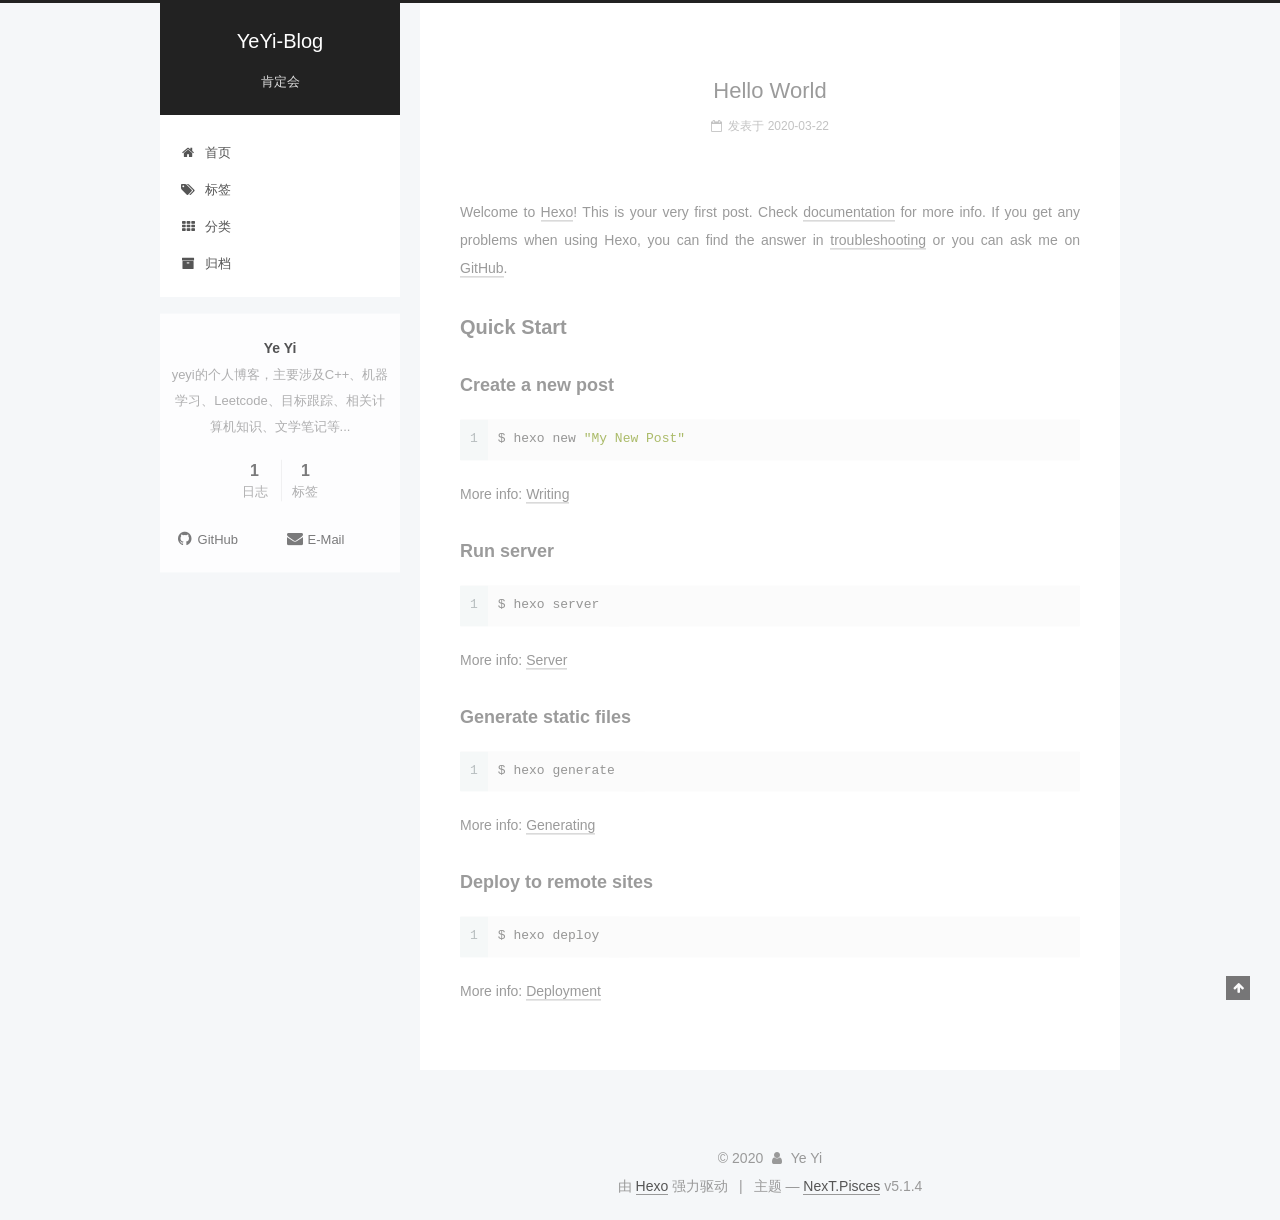
==== commit 4c0e3035: "Site updated: 2020-03-22 19:15:46" ====
--- a/index.html
+++ b/index.html
@@ -81,9 +81,9 @@
 
 <meta name="description" content="yeyi的个人博客，主要涉及C++、机器学习、Leetcode、目标跟踪、相关计算机知识、文学笔记等...">
 <meta property="og:type" content="website">
-<meta property="og:title" content="Hexo">
+<meta property="og:title" content="YeYi-Blog">
 <meta property="og:url" content="http://yoursite.com/index.html">
-<meta property="og:site_name" content="Hexo">
+<meta property="og:site_name" content="YeYi-Blog">
 <meta property="og:description" content="yeyi的个人博客，主要涉及C++、机器学习、Leetcode、目标跟踪、相关计算机知识、文学笔记等...">
 <meta property="article:author" content="Ye Yi">
 <meta property="article:tag" content="yeyi">
@@ -128,7 +128,7 @@
 
 
 
-  <title>Hexo</title>
+  <title>YeYi-Blog</title>
   
 
 
@@ -159,7 +159,7 @@
     <div class="custom-logo-site-title">
       <a href="/"  class="brand" rel="start">
         <span class="logo-line-before"><i></i></span>
-        <span class="site-title">Hexo</span>
+        <span class="site-title">YeYi-Blog</span>
         <span class="logo-line-after"><i></i></span>
       </a>
     </div>
@@ -265,7 +265,7 @@
     </span>
 
     <span hidden itemprop="publisher" itemscope itemtype="http://schema.org/Organization">
-      <meta itemprop="name" content="Hexo">
+      <meta itemprop="name" content="YeYi-Blog">
     </span>
 
     
@@ -275,7 +275,7 @@
         
           <h1 class="post-title" itemprop="name headline">
                 
-                <a class="post-title-link" href="/2020/03/22/hello-world/" itemprop="url">hello-world</a></h1>
+                <a class="post-title-link" href="/2020/03/22/hello-world/" itemprop="url">Hello World</a></h1>
         
 
         <div class="post-meta">
@@ -327,12 +327,7 @@
       
         
           
-            <p>tags:</p>
-<ul>
-<li>Tag1</li>
-</ul>
-<p>title: Hello World</p>
-<p>Welcome to <a href="https://hexo.io/" target="_blank" rel="noopener">Hexo</a>! This is your very first post. Check <a href="https://hexo.io/docs/" target="_blank" rel="noopener">documentation</a> for more info. If you get any problems when using Hexo, you can find the answer in <a href="https://hexo.io/docs/troubleshooting.html" target="_blank" rel="noopener">troubleshooting</a> or you can ask me on <a href="https://github.com/hexojs/hexo/issues" target="_blank" rel="noopener">GitHub</a>.</p>
+            <p>Welcome to <a href="https://hexo.io/" target="_blank" rel="noopener">Hexo</a>! This is your very first post. Check <a href="https://hexo.io/docs/" target="_blank" rel="noopener">documentation</a> for more info. If you get any problems when using Hexo, you can find the answer in <a href="https://hexo.io/docs/troubleshooting.html" target="_blank" rel="noopener">troubleshooting</a> or you can ask me on <a href="https://github.com/hexojs/hexo/issues" target="_blank" rel="noopener">GitHub</a>.</p>
 <h2 id="Quick-Start"><a href="#Quick-Start" class="headerlink" title="Quick Start"></a>Quick Start</h2><h3 id="Create-a-new-post"><a href="#Create-a-new-post" class="headerlink" title="Create a new post"></a>Create a new post</h3><figure class="highlight bash"><table><tr><td class="gutter"><pre><span class="line">1</span><br></pre></td><td class="code"><pre><span class="line">$ hexo new <span class="string">"My New Post"</span></span><br></pre></td></tr></table></figure>
 
 <p>More info: <a href="https://hexo.io/docs/writing.html" target="_blank" rel="noopener">Writing</a></p>
@@ -435,6 +430,15 @@
             
 
             
+              
+              
+              <div class="site-state-item site-state-tags">
+                <a href="/tags/index.html">
+                  <span class="site-state-item-count">1</span>
+                  <span class="site-state-item-name">标签</span>
+                </a>
+              </div>
+            
 
           </nav>
 
@@ -444,13 +448,13 @@
             <div class="links-of-author motion-element">
                 
                   <span class="links-of-author-item">
-                    <a href="https://github.com/yourname" target="_blank" title="GitHub">
+                    <a href="https://github.com/Bradyeyi" target="_blank" title="GitHub">
                       
                         <i class="fa fa-fw fa-github"></i>GitHub</a>
                   </span>
                 
                   <span class="links-of-author-item">
-                    <a href="mailto:yourname@gmail.com" target="_blank" title="E-Mail">
+                    <a href="1541533100@qq.com" target="_blank" title="E-Mail">
                       
                         <i class="fa fa-fw fa-envelope"></i>E-Mail</a>
                   </span>
--- a/css/main.css
+++ b/css/main.css
@@ -189,7 +189,7 @@
   font-size: 14px;
   line-height: 2;
   color: #555;
-  background: #fff;
+  background: #f5f7f9;
 }
 @media (max-width: 767px) {
   body {
@@ -653,8 +653,8 @@
 @media (min-width: 992px) {
   .full-image.full-image.full-image.full-image {
     max-width: none;
-    width: 110%;
-    margin: 25px -5%;
+    width: 118%;
+    margin: 0 -9%;
   }
 }
 .blockquote-center,
@@ -940,11 +940,11 @@
   display: inline-block;
   padding: 0 20px;
   font-size: 14px;
-  color: #fff;
-  background: #222;
-  border: 2px solid #222;
+  color: #555;
+  background: #fff;
+  border: 2px solid #555;
   text-decoration: none;
-  border-radius: 0;
+  border-radius: 2px;
   transition-property: background-color;
   transition-duration: 0.2s;
   transition-timing-function: ease-in-out;
@@ -953,8 +953,8 @@
 }
 .btn:hover {
   border-color: #222;
-  color: #222;
-  background: #fff;
+  color: #fff;
+  background: #222;
 }
 .btn +.btn {
   margin: 0 0 8px 8px;
@@ -1066,7 +1066,7 @@
   width: 24px;
   background: #222;
   font-size: 12px;
-  opacity: 1;
+  opacity: 0.6;
   color: #fff;
   cursor: pointer;
   text-align: center;
@@ -1087,7 +1087,7 @@
   }
 }
 .back-to-top.back-to-top-on {
-  bottom: 19px;
+  bottom: 30px;
 }
 .header {
   background: transparent;
@@ -1136,7 +1136,7 @@
 .site-subtitle {
   margin-top: 10px;
   font-size: 13px;
-  color: #999;
+  color: #ddd;
 }
 .use-motion .brand {
   opacity: 0;
@@ -1209,7 +1209,8 @@
   transition-timing-function: ease-in-out;
   transition-delay: 0s;
 }
-.menu .menu-item a:hover {
+.menu .menu-item a:hover,
+.menu-item-active a {
   border-bottom-color: #222;
 }
 .menu .menu-item .fa {
@@ -1738,20 +1739,20 @@
   display: block;
   margin: 0 auto;
   padding: 2px;
-  max-width: 96px;
+  max-width: 120px;
   height: auto;
-  border: 2px solid #333;
+  border: 1px solid #eee;
 }
 .site-author-name {
-  margin: 5px 0 0;
+  margin: 0;
   text-align: center;
-  color: #f5f5f5;
-  font-weight: normal;
+  color: #222;
+  font-weight: 600;
 }
 .site-description {
-  margin-top: 5px;
+  margin-top: 0;
   text-align: center;
-  font-size: 14px;
+  font-size: 13px;
   color: #999;
 }
 .site-state {
@@ -1763,7 +1764,7 @@
 .site-state-item {
   display: inline-block;
   padding: 0 15px;
-  border-left: 1px solid #333;
+  border-left: 1px solid #eee;
 }
 .site-state-item:first-child {
   border-left: none;
@@ -1776,11 +1777,11 @@
   text-align: center;
   color: inherit;
   font-weight: 600;
-  font-size: 18px;
+  font-size: 16px;
 }
 .site-state-item-name {
   font-size: 13px;
-  color: inherit;
+  color: #999;
 }
 .feed-link {
   margin-top: 20px;
@@ -1822,7 +1823,7 @@
   width: 4px;
   height: 4px;
   border-radius: 50%;
-  background: #ffffb0;
+  background: #619d3d;
 }
 .links-of-blogroll {
   font-size: 13px;
@@ -1860,7 +1861,7 @@
   color: #555;
 }
 .sidebar-nav li:hover {
-  color: #f5f5f5;
+  color: #fc6423;
 }
 .page-post-detail .sidebar-nav-toc {
   padding: 0 5px;
@@ -1869,11 +1870,11 @@
   margin-left: 10px;
 }
 .sidebar-nav .sidebar-nav-active {
-  color: #87daff;
-  border-bottom-color: #87daff;
+  color: #fc6423;
+  border-bottom-color: #fc6423;
 }
 .sidebar-nav .sidebar-nav-active:hover {
-  color: #87daff;
+  color: #fc6423;
 }
 .sidebar-panel {
   display: none;
@@ -1906,12 +1907,12 @@
   transition-timing-function: ease-in-out;
   transition-delay: 0s;
   transition-property: all;
-  color: #999;
-  border-bottom-color: #555;
+  color: #666;
+  border-bottom-color: #ccc;
 }
 .post-toc ol a:hover {
-  color: #ccc;
-  border-bottom-color: #ccc;
+  color: #000;
+  border-bottom-color: #000;
 }
 .post-toc .nav-item {
   overflow: hidden;
@@ -1933,14 +1934,14 @@
   display: block;
 }
 .post-toc .nav .active > a {
-  color: #87daff;
-  border-bottom-color: #87daff;
+  color: #fc6423;
+  border-bottom-color: #fc6423;
 }
 .post-toc .nav .active-current > a {
-  color: #87daff;
+  color: #fc6423;
 }
 .post-toc .nav .active-current > a:hover {
-  color: #87daff;
+  color: #fc6423;
 }
 .footer {
   font-size: 14px;
@@ -2345,6 +2346,16 @@
   transform: translate(-50%, -50%);
   color: #ccc;
 }
+@media (min-width: 768px) and (max-width: 991px) {
+  .busuanzi-count {
+    width: auto;
+  }
+}
+@media (max-width: 767px) {
+  .busuanzi-count {
+    width: auto;
+  }
+}
 .site-uv,
 .site-pv,
 .page-pv {
@@ -2580,83 +2591,403 @@
   }
 }
 .page-post-detail .sidebar-toggle-line {
-  background: #87daff;
+  background: #fc6423;
 }
 .page-post-detail .comments {
   overflow: hidden;
 }
-@media (max-width: 767px) {
-  .header-inner,
-  .container .main-inner,
+.header {
+  position: relative;
+  margin: 0 auto;
+  width: 960px;
+}
+@media (min-width: 768px) and (max-width: 991px) {
+  .header {
+    width: auto;
+  }
+}
+@media (max-width: 767px) {
+  .header {
+    width: auto;
+  }
+}
+.header-inner {
+  position: absolute;
+  top: 0;
+  overflow: hidden;
+  padding: 0;
+  width: 240px;
+  background: #fff;
+  box-shadow: initial;
+  border-radius: initial;
+}
+@media (min-width: 1600px) {
+  .container .header-inner {
+    width: 240px;
+  }
+}
+@media (min-width: 768px) and (max-width: 991px) {
+  .header-inner {
+    position: relative;
+    width: auto;
+    border-radius: initial;
+  }
+}
+@media (max-width: 767px) {
+  .header-inner {
+    position: relative;
+    width: auto;
+    border-radius: initial;
+  }
+}
+.main:before,
+.main:after {
+  content: " ";
+  display: table;
+}
+.main:after {
+  clear: both;
+}
+@media (min-width: 768px) and (max-width: 991px) {
+  .main {
+    padding-bottom: 100px;
+  }
+}
+@media (max-width: 767px) {
+  .main {
+    padding-bottom: 100px;
+  }
+}
+.container .main-inner {
+  width: 960px;
+}
+@media (min-width: 768px) and (max-width: 991px) {
+  .container .main-inner {
+    width: auto;
+  }
+}
+@media (max-width: 767px) {
+  .container .main-inner {
+    width: auto;
+  }
+}
+.content-wrap {
+  float: right;
+  box-sizing: border-box;
+  padding: 40px;
+  width: 700px;
+  background: #fff;
+  min-height: 700px;
+  box-shadow: initial;
+  border-radius: initial;
+}
+@media (min-width: 768px) and (max-width: 991px) {
+  .content-wrap {
+    width: 100%;
+    padding: 20px;
+    border-radius: initial;
+  }
+}
+@media (max-width: 767px) {
+  .content-wrap {
+    width: 100%;
+    padding: 20px;
+    min-height: auto;
+    border-radius: initial;
+  }
+}
+.sidebar {
+  position: static;
+  float: left;
+  margin-top: 300px;
+  width: 240px;
+  background: #f5f7f9;
+  box-shadow: none;
+}
+@media (min-width: 768px) and (max-width: 991px) {
+  .sidebar {
+    display: none;
+  }
+}
+@media (max-width: 767px) {
+  .sidebar {
+    display: none;
+  }
+}
+.sidebar-toggle {
+  display: none;
+}
+.footer-inner {
+  width: 960px;
+  padding-left: 260px;
+}
+@media (min-width: 768px) and (max-width: 991px) {
   .footer-inner {
     width: auto;
-  }
-}
-embed {
-  display: block;
-  margin: 0px auto 25px auto;
-}
-.custom-logo .site-meta-headline {
-  text-align: center;
-}
-.custom-logo .brand {
+    padding-left: 0 !important;
+    padding-right: 0 !important;
+  }
+}
+@media (max-width: 767px) {
+  .footer-inner {
+    width: auto;
+    padding-left: 0 !important;
+    padding-right: 0 !important;
+  }
+}
+.sidebar-position-right .header-inner {
+  right: 0;
+}
+.sidebar-position-right .content-wrap {
+  float: left;
+}
+.sidebar-position-right .sidebar {
+  float: right;
+}
+.sidebar-position-right .footer-inner {
+  padding-left: 0;
+  padding-right: 260px;
+}
+.site-brand-wrapper {
+  position: relative;
+}
+.site-meta {
+  padding: 20px 0;
+  color: #fff;
+  background: #222;
+}
+@media (min-width: 768px) and (max-width: 991px) {
+  .site-meta {
+    box-shadow: 0 0 16px rgba(0,0,0,0.5);
+  }
+}
+@media (max-width: 767px) {
+  .site-meta {
+    box-shadow: 0 0 16px rgba(0,0,0,0.5);
+  }
+}
+.brand {
+  padding: 0;
   background: none;
 }
-.custom-logo .site-title {
-  margin: 10px auto 0;
-  font-size: 24px;
-  color: #222;
-}
-.custom-logo .site-title a {
-  border: none;
-}
-.custom-logo-image {
-  margin: 0 auto;
-  padding: 5px;
-  max-width: 150px;
-  background: #fff;
-}
-@media (max-width: 767px) {
-  .site-nav {
-    position: absolute;
-    left: 0;
-    top: 52px;
-    margin: 0;
-    width: 100%;
-    padding: 0;
-    background: #fff;
-    border-bottom: 1px solid #ddd;
-    z-index: 1030;
-  }
-}
-@media (max-width: 767px) {
-  .menu {
-    text-align: left;
-  }
-}
-@media (max-width: 767px) {
-  .menu .menu-item {
-    display: block;
-    margin: 0 10px;
-    vertical-align: top;
-  }
-}
-@media (max-width: 767px) {
-  .menu .menu-item br {
-    display: none;
-  }
-}
-@media (max-width: 767px) {
-  .menu .menu-item a {
-    padding: 5px 10px;
-  }
-}
-.menu .menu-item .fa {
-  margin-right: 0;
+.brand:hover {
+  color: #fff;
+}
+.site-subtitle {
+  margin: 10px 10px 0;
+  font-weight: initial;
 }
 .site-search form {
   display: none;
 }
+.site-nav {
+  border-top: none;
+}
+@media (min-width: 768px) and (max-width: 991px) {
+  .site-nav {
+    display: none !important;
+  }
+}
+@media (min-width: 768px) and (max-width: 991px) {
+  .site-nav-on {
+    display: block !important;
+  }
+}
+.menu .menu-item {
+  display: block;
+  margin: 0;
+}
+.menu .menu-item a {
+  position: relative;
+  box-sizing: border-box;
+  padding: 5px 20px;
+  text-align: left;
+  line-height: inherit;
+  transition-property: background-color;
+  transition-duration: 0.2s;
+  transition-timing-function: ease-in-out;
+  transition-delay: 0s;
+}
+.menu .menu-item a:hover,
+.menu-item-active a {
+  background: #f9f9f9;
+  border-bottom-color: #fff;
+}
+.menu .menu-item br {
+  display: none;
+}
+.menu-item-active a:after {
+  content: " ";
+  position: absolute;
+  top: 50%;
+  margin-top: -3px;
+  right: 15px;
+  width: 6px;
+  height: 6px;
+  border-radius: 50%;
+  background-color: #bbb;
+}
+.btn-bar {
+  background-color: #fff;
+}
+.site-nav-toggle {
+  left: 20px;
+  top: 50%;
+  -webkit-transform: translateY(-50%);
+  -webkit-transform: translateY(-50%);
+  -moz-transform: translateY(-50%);
+  -ms-transform: translateY(-50%);
+  -o-transform: translateY(-50%);
+  transform: translateY(-50%);
+}
+@media (min-width: 768px) and (max-width: 991px) {
+  .site-nav-toggle {
+    display: block;
+  }
+}
+.use-motion .sidebar .motion-element {
+  opacity: 1;
+}
+.sidebar {
+  margin-left: -100%;
+  right: auto;
+  bottom: auto;
+  -webkit-transform: none;
+}
+.sidebar-inner {
+  box-sizing: border-box;
+  width: 240px;
+  color: #555;
+  background: #fff;
+  box-shadow: initial;
+  border-radius: initial;
+  opacity: 0;
+}
+.sidebar-inner.affix {
+  position: fixed;
+  top: 12px;
+}
+.sidebar-inner.affix-bottom {
+  position: absolute;
+}
+.site-overview {
+  text-align: left;
+}
+.site-author:before,
+.site-author:after {
+  content: " ";
+  display: table;
+}
+.site-author:after {
+  clear: both;
+}
+.sidebar a {
+  color: #555;
+}
+.sidebar a:hover {
+  color: #222;
+}
+.site-state-item {
+  padding: 0 10px;
+}
+.links-of-author-item a:before {
+  display: none;
+}
+.links-of-author-item a {
+  border-bottom: none;
+  text-decoration: underline;
+}
+.feed-link {
+  border-top: 1px dotted #ccc;
+  border-bottom: 1px dotted #ccc;
+  text-align: center;
+}
+.feed-link a {
+  display: block;
+  color: #fc6423;
+  border: none;
+}
+.feed-link a:hover {
+  background: none;
+  color: #e34603;
+}
+.feed-link a:hover i {
+  color: #e34603;
+}
+.links-of-author {
+  display: flex;
+  flex-wrap: wrap;
+  justify-content: center;
+}
+.links-of-author-item {
+  margin: 5px 0 0;
+  width: 50%;
+}
+.links-of-author-item a {
+  max-width: 216px;
+  box-sizing: border-box;
+  display: inline-block;
+  margin-right: 0;
+  margin-bottom: 0;
+  padding: 0 5px;
+  overflow: hidden;
+  white-space: nowrap;
+  text-overflow: ellipsis;
+}
+.links-of-author-item a {
+  display: block;
+  text-decoration: none;
+}
+.links-of-author-item a:hover {
+  border-radius: 4px;
+  background: #eee;
+}
+.links-of-author-item .fa {
+  margin-right: 2px;
+  font-size: 16px;
+}
+.links-of-author-item .fa-globe {
+  font-size: 15px;
+}
+.links-of-blogroll {
+  text-align: center;
+  margin-top: 20px;
+  padding: 3px 0 0;
+  border-top: 1px dotted #ccc;
+}
+.links-of-blogroll-title {
+  margin-top: 0;
+}
+.links-of-blogroll-item {
+  padding: 0;
+}
+.links-of-blogroll-inline:before,
+.links-of-blogroll-inline:after {
+  content: " ";
+  display: table;
+}
+.links-of-blogroll-inline:after {
+  clear: both;
+}
 .links-of-blogroll-inline .links-of-blogroll-item {
-  display: inline-block;
-}
+  margin: 5px 0 0;
+  width: 50%;
+  display: inline-block;
+  width: unset;
+}
+.links-of-blogroll-inline .links-of-blogroll-item a {
+  max-width: 216px;
+  box-sizing: border-box;
+  display: inline-block;
+  margin-right: 0;
+  margin-bottom: 0;
+  padding: 0 5px;
+  overflow: hidden;
+  white-space: nowrap;
+  text-overflow: ellipsis;
+}
+@media (max-width: 767px) {
+  .post-body {
+    text-align: justify;
+  }
+}
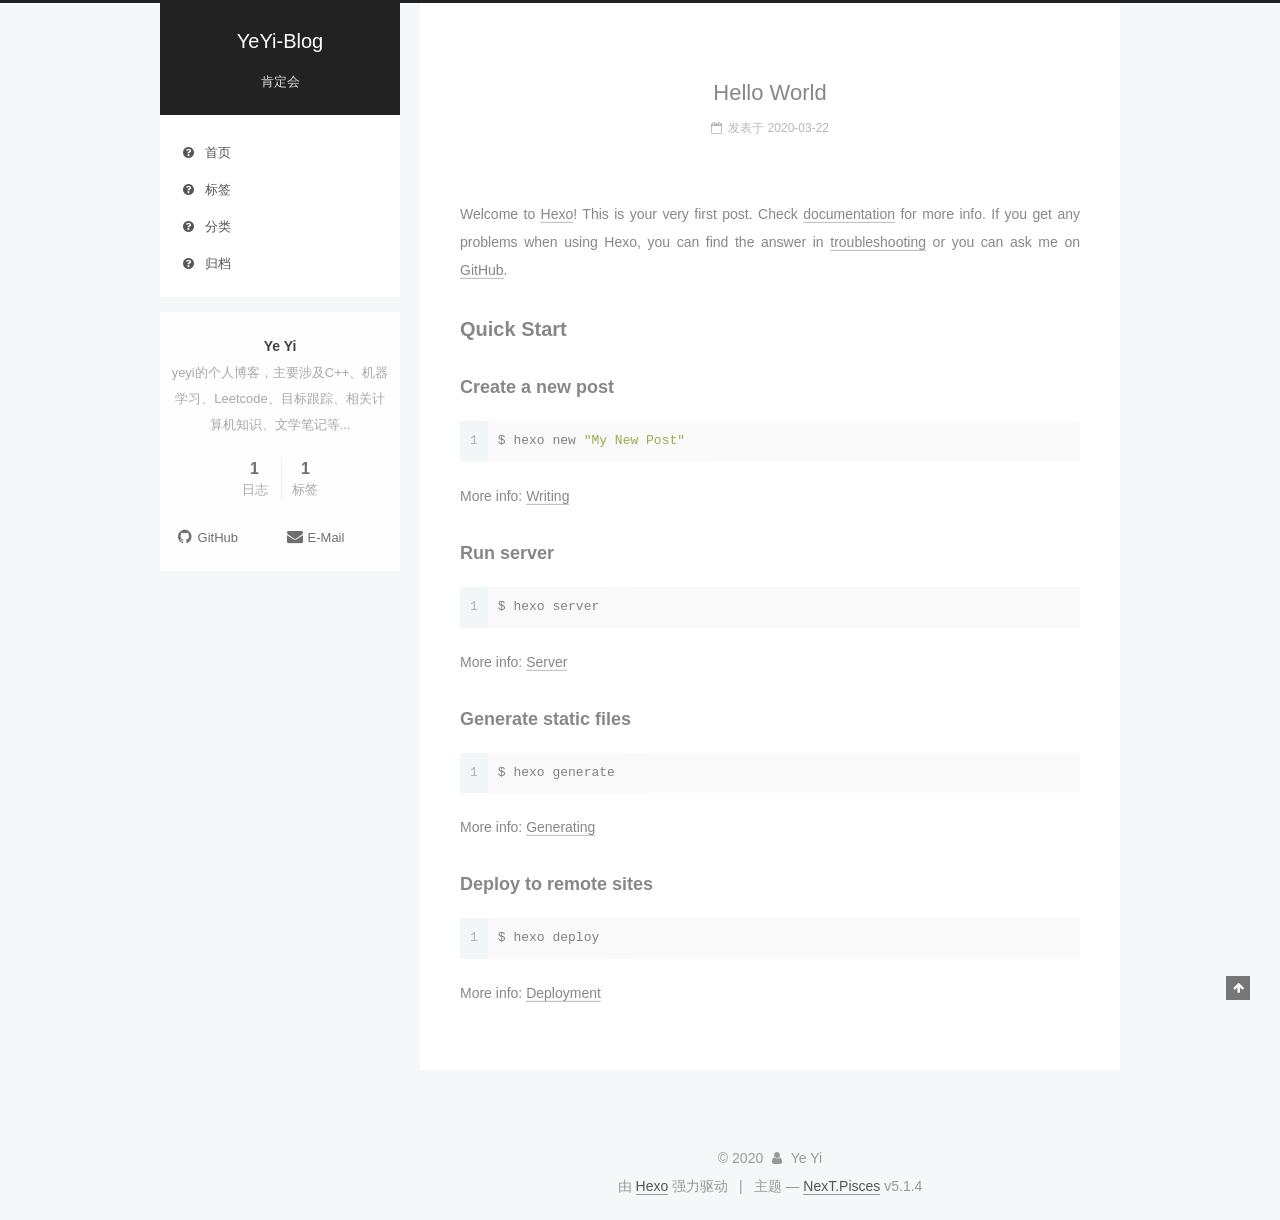
==== commit 20510364: "Site updated: 2020-03-22 19:49:21" ====
--- a/index.html
+++ b/index.html
@@ -185,9 +185,9 @@
       
         
         <li class="menu-item menu-item-home">
-          <a href="/%20" rel="section">
-            
-              <i class="menu-item-icon fa fa-fw fa-home"></i> <br />
+          <a href="/" rel="section">
+            
+              <i class="menu-item-icon fa fa-fw fa-question-circle"></i> <br />
             
             首页
           </a>
@@ -195,9 +195,9 @@
       
         
         <li class="menu-item menu-item-tags">
-          <a href="/tags/%20" rel="section">
-            
-              <i class="menu-item-icon fa fa-fw fa-tags"></i> <br />
+          <a href="/tags" rel="section">
+            
+              <i class="menu-item-icon fa fa-fw fa-question-circle"></i> <br />
             
             标签
           </a>
@@ -205,9 +205,9 @@
       
         
         <li class="menu-item menu-item-categories">
-          <a href="/categories/%20" rel="section">
-            
-              <i class="menu-item-icon fa fa-fw fa-th"></i> <br />
+          <a href="/categories" rel="section">
+            
+              <i class="menu-item-icon fa fa-fw fa-question-circle"></i> <br />
             
             分类
           </a>
@@ -215,9 +215,9 @@
       
         
         <li class="menu-item menu-item-archives">
-          <a href="/archives/%20" rel="section">
-            
-              <i class="menu-item-icon fa fa-fw fa-archive"></i> <br />
+          <a href="/archives" rel="section">
+            
+              <i class="menu-item-icon fa fa-fw fa-question-circle"></i> <br />
             
             归档
           </a>
@@ -419,7 +419,7 @@
             
               <div class="site-state-item site-state-posts">
               
-                <a href="/archives/%20%7C%7C%20archive">
+                <a href="/archives">
               
                   <span class="site-state-item-count">1</span>
                   <span class="site-state-item-name">日志</span>
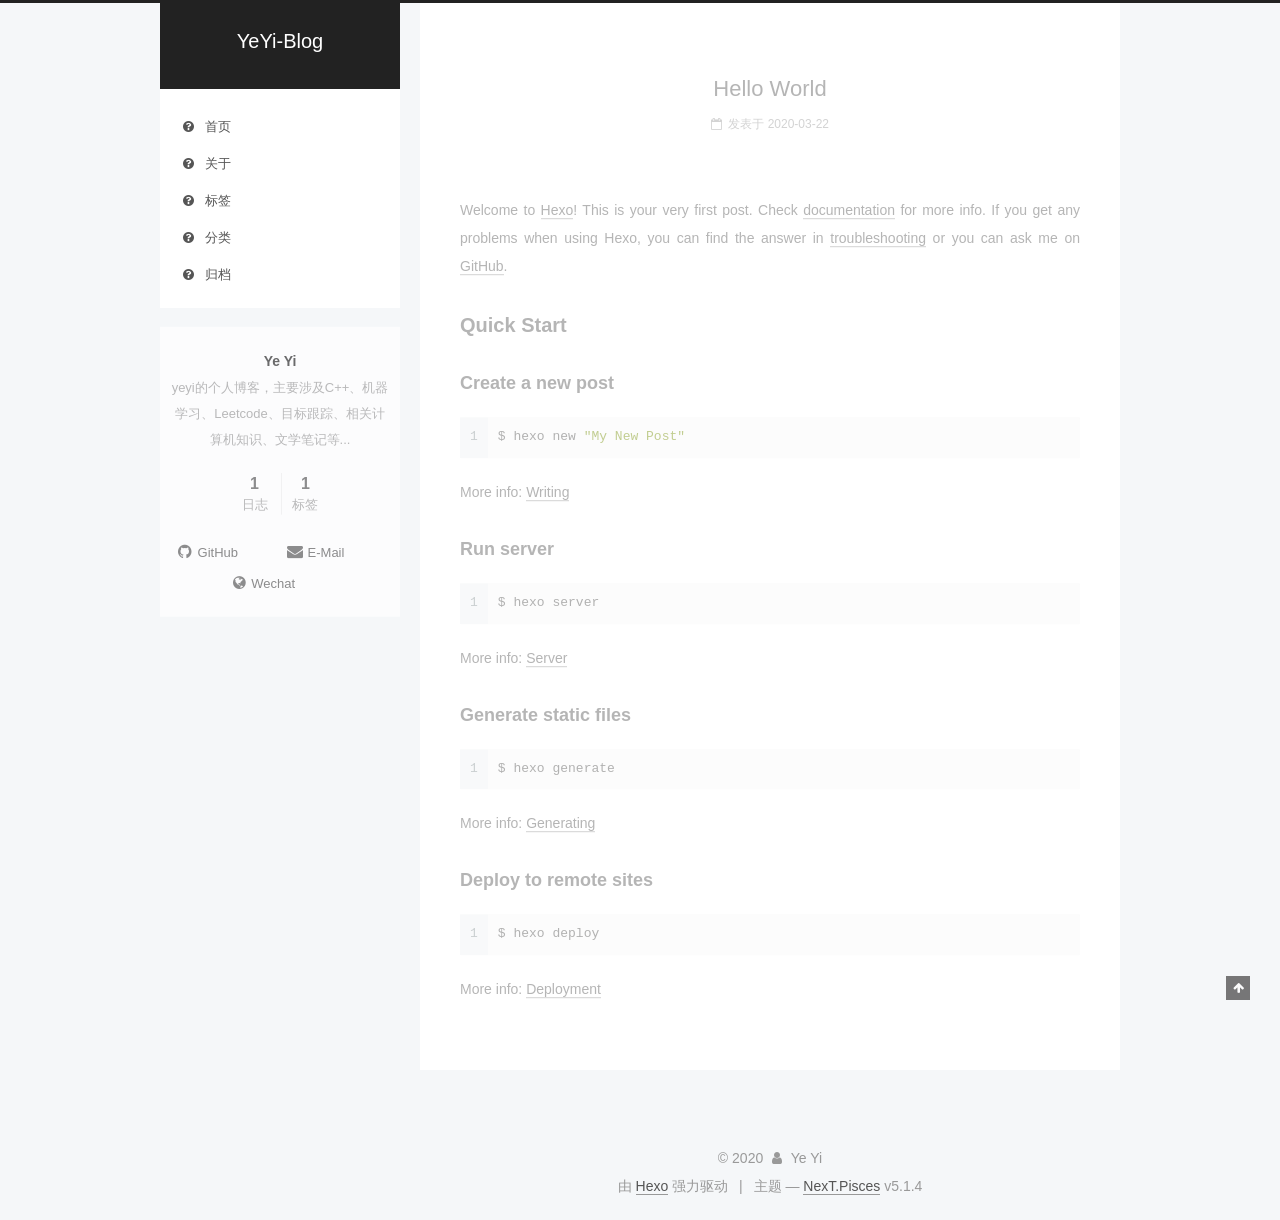
==== commit f22feb0d: "Site updated: 2020-03-22 23:15:05" ====
--- a/index.html
+++ b/index.html
@@ -164,7 +164,7 @@
       </a>
     </div>
       
-        <p class="site-subtitle">肯定会</p>
+        <p class="site-subtitle"></p>
       
   </div>
 
@@ -190,6 +190,16 @@
               <i class="menu-item-icon fa fa-fw fa-question-circle"></i> <br />
             
             首页
+          </a>
+        </li>
+      
+        
+        <li class="menu-item menu-item-about">
+          <a href="/about" rel="section">
+            
+              <i class="menu-item-icon fa fa-fw fa-question-circle"></i> <br />
+            
+            关于
           </a>
         </li>
       
@@ -459,6 +469,12 @@
                         <i class="fa fa-fw fa-envelope"></i>E-Mail</a>
                   </span>
                 
+                  <span class="links-of-author-item">
+                    <a href="/wechat" target="_blank" title="Wechat">
+                      
+                        <i class="fa fa-fw fa-globe"></i>Wechat</a>
+                  </span>
+                
             </div>
           
 
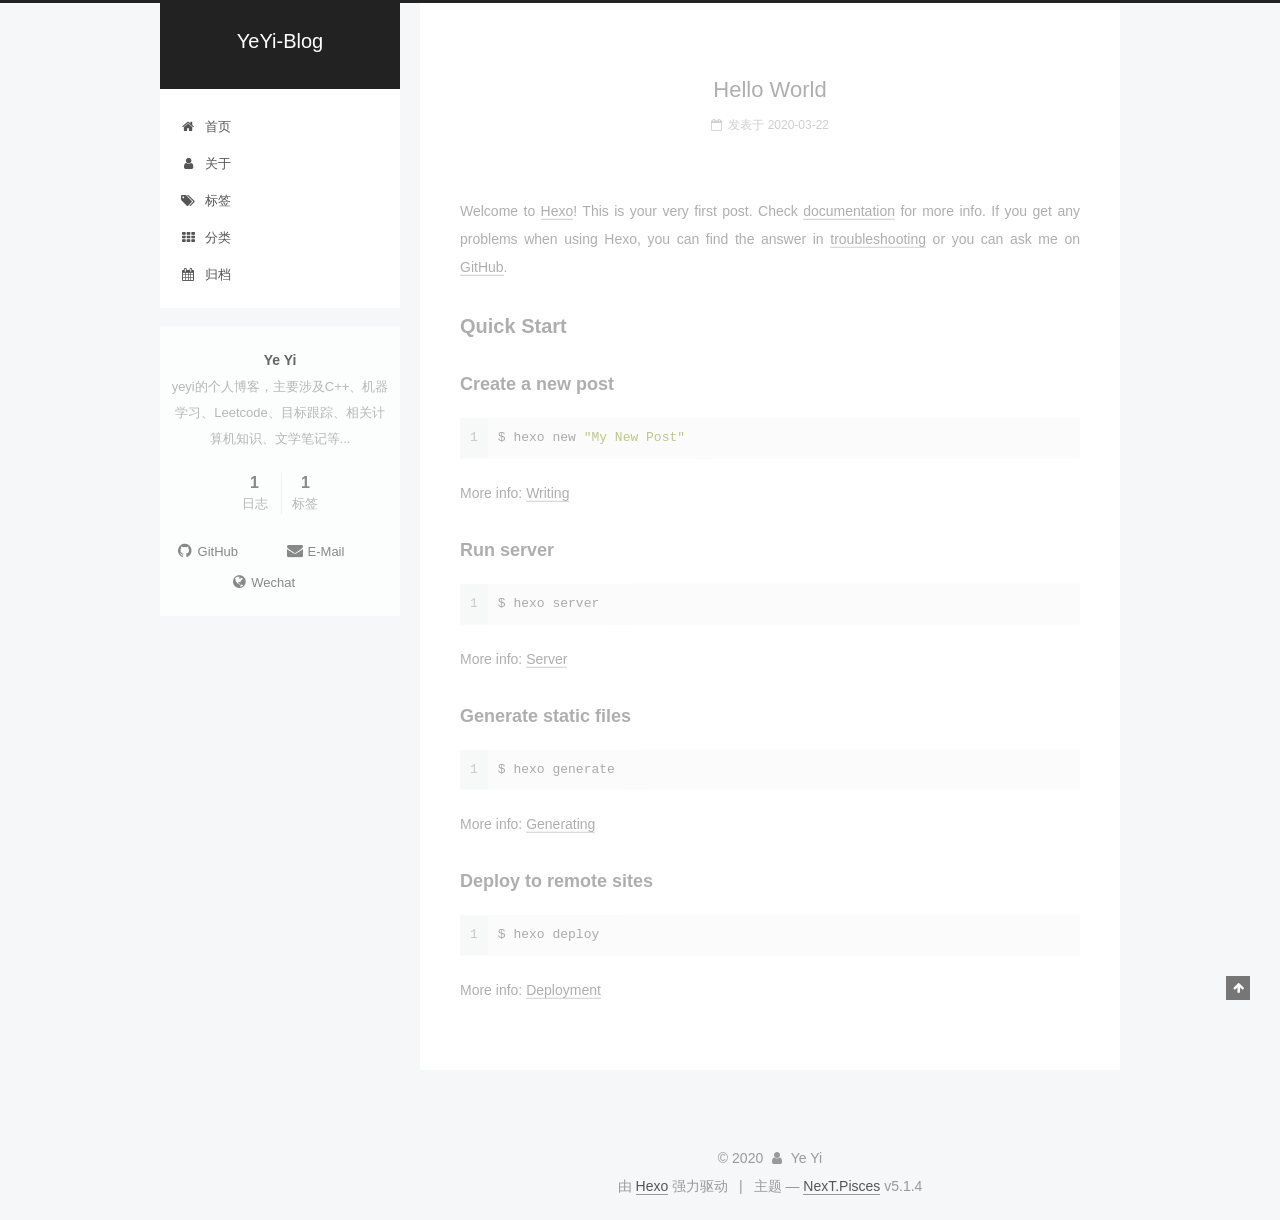
==== commit 18f3249c: "Site updated: 2020-03-22 23:23:21" ====
--- a/index.html
+++ b/index.html
@@ -185,9 +185,9 @@
       
         
         <li class="menu-item menu-item-home">
-          <a href="/" rel="section">
-            
-              <i class="menu-item-icon fa fa-fw fa-question-circle"></i> <br />
+          <a href="/%20" rel="section">
+            
+              <i class="menu-item-icon fa fa-fw fa-home"></i> <br />
             
             首页
           </a>
@@ -195,9 +195,9 @@
       
         
         <li class="menu-item menu-item-about">
-          <a href="/about" rel="section">
-            
-              <i class="menu-item-icon fa fa-fw fa-question-circle"></i> <br />
+          <a href="/about%20" rel="section">
+            
+              <i class="menu-item-icon fa fa-fw fa-user"></i> <br />
             
             关于
           </a>
@@ -205,9 +205,9 @@
       
         
         <li class="menu-item menu-item-tags">
-          <a href="/tags" rel="section">
-            
-              <i class="menu-item-icon fa fa-fw fa-question-circle"></i> <br />
+          <a href="/tags%20" rel="section">
+            
+              <i class="menu-item-icon fa fa-fw fa-tags"></i> <br />
             
             标签
           </a>
@@ -215,9 +215,9 @@
       
         
         <li class="menu-item menu-item-categories">
-          <a href="/categories" rel="section">
-            
-              <i class="menu-item-icon fa fa-fw fa-question-circle"></i> <br />
+          <a href="/categories%20" rel="section">
+            
+              <i class="menu-item-icon fa fa-fw fa-th"></i> <br />
             
             分类
           </a>
@@ -225,9 +225,9 @@
       
         
         <li class="menu-item menu-item-archives">
-          <a href="/archives" rel="section">
-            
-              <i class="menu-item-icon fa fa-fw fa-question-circle"></i> <br />
+          <a href="/archives%20" rel="section">
+            
+              <i class="menu-item-icon fa fa-fw fa-calendar"></i> <br />
             
             归档
           </a>
@@ -429,7 +429,7 @@
             
               <div class="site-state-item site-state-posts">
               
-                <a href="/archives">
+                <a href="/archives%20%7C%7C%20calendar">
               
                   <span class="site-state-item-count">1</span>
                   <span class="site-state-item-name">日志</span>
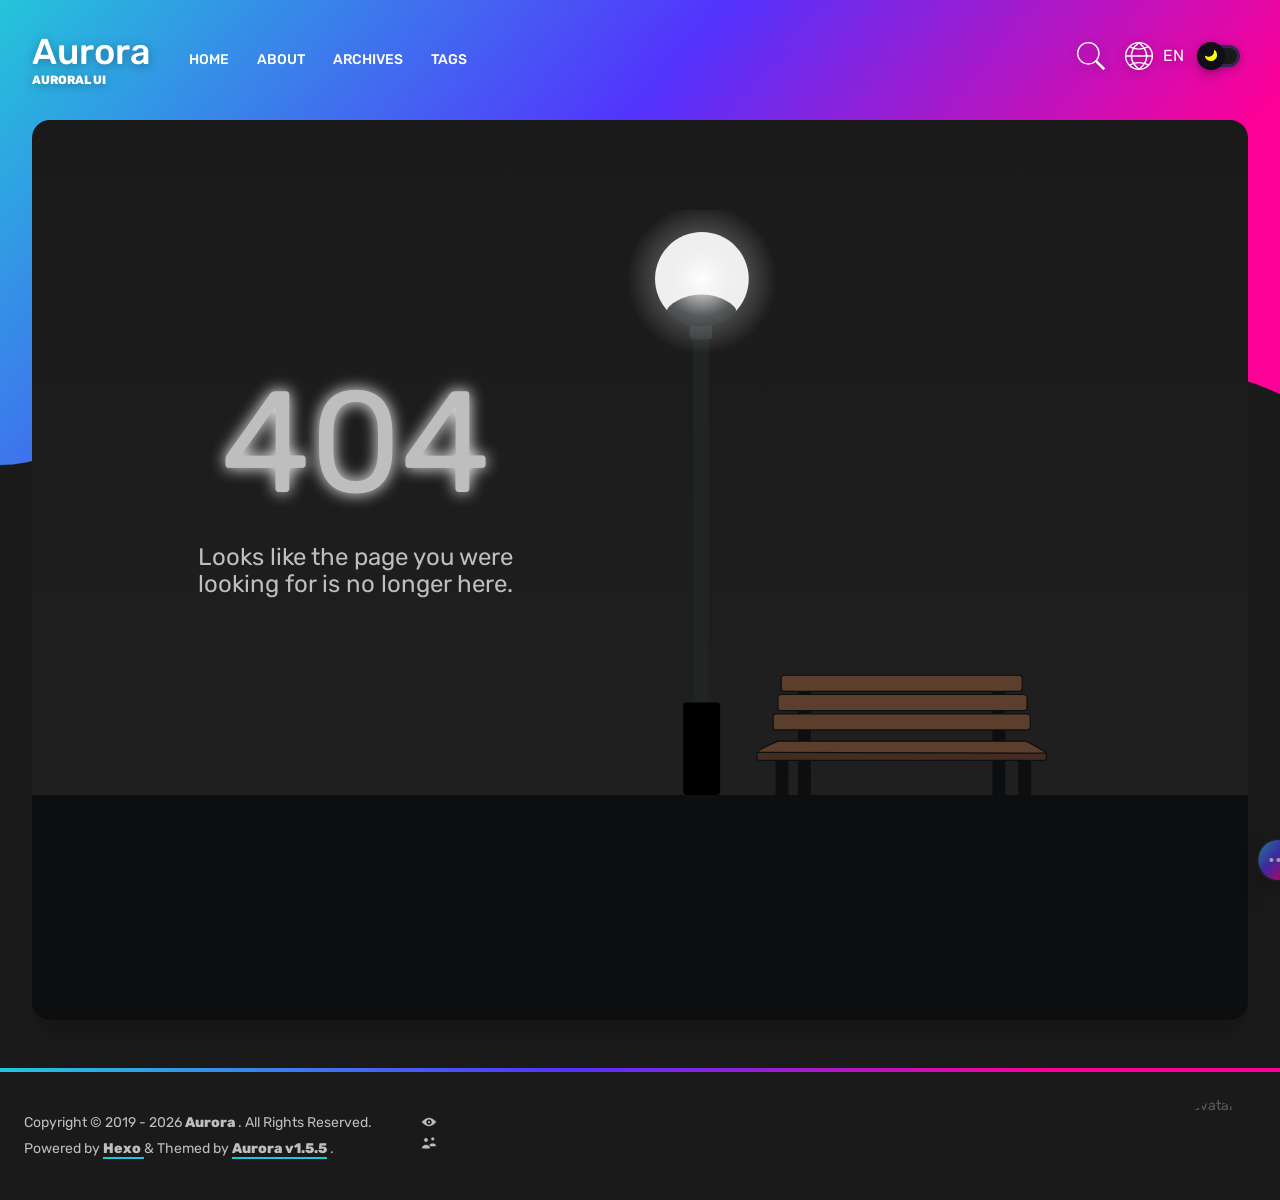
==== commit 5a5bb811: "Site updated: 2023-03-22 23:58:28" ====
--- a/index.html
+++ b/index.html
@@ -1,695 +1 @@
-<!DOCTYPE html>
-
-
-
-  
-
-
-<html class="theme-next pisces use-motion" lang="zh-Hans">
-<head>
-  <meta charset="UTF-8"/>
-<meta http-equiv="X-UA-Compatible" content="IE=edge" />
-<meta name="viewport" content="width=device-width, initial-scale=1, maximum-scale=1"/>
-<meta name="theme-color" content="#222">
-
-
-
-
-
-
-
-
-
-<meta http-equiv="Cache-Control" content="no-transform" />
-<meta http-equiv="Cache-Control" content="no-siteapp" />
-
-
-
-
-
-
-
-
-
-
-
-
-
-
-
-
-  
-  
-  <link href="/lib/fancybox/source/jquery.fancybox.css?v=2.1.5" rel="stylesheet" type="text/css" />
-
-
-
-
-
-
-
-<link href="/lib/font-awesome/css/font-awesome.min.css?v=4.6.2" rel="stylesheet" type="text/css" />
-
-<link href="/css/main.css?v=5.1.4" rel="stylesheet" type="text/css" />
-
-
-  <link rel="apple-touch-icon" sizes="180x180" href="/images/apple-touch-icon-next.png?v=5.1.4">
-
-
-  <link rel="icon" type="image/png" sizes="32x32" href="/images/favicon-32x32-next.png?v=5.1.4">
-
-
-  <link rel="icon" type="image/png" sizes="16x16" href="/images/favicon-16x16-next.png?v=5.1.4">
-
-
-  <link rel="mask-icon" href="/images/logo.svg?v=5.1.4" color="#222">
-
-
-
-
-
-  <meta name="keywords" content="Hexo, NexT" />
-
-
-
-
-
-
-
-
-
-
-<meta name="description" content="yeyi的个人博客，主要涉及C++、机器学习、Leetcode、目标跟踪、相关计算机知识、文学笔记等...">
-<meta property="og:type" content="website">
-<meta property="og:title" content="YeYi-Blog">
-<meta property="og:url" content="http://yoursite.com/index.html">
-<meta property="og:site_name" content="YeYi-Blog">
-<meta property="og:description" content="yeyi的个人博客，主要涉及C++、机器学习、Leetcode、目标跟踪、相关计算机知识、文学笔记等...">
-<meta property="article:author" content="Ye Yi">
-<meta property="article:tag" content="yeyi">
-<meta property="article:tag" content=" C++">
-<meta property="article:tag" content=" Machine Learning">
-<meta property="article:tag" content=" Algorithm">
-<meta property="article:tag" content=" Objeect track">
-<meta property="article:tag" content=" Related CS Knowledge">
-<meta name="twitter:card" content="summary">
-
-
-
-<script type="text/javascript" id="hexo.configurations">
-  var NexT = window.NexT || {};
-  var CONFIG = {
-    root: '/',
-    scheme: 'Pisces',
-    version: '5.1.4',
-    sidebar: {"position":"left","display":"post","offset":12,"b2t":false,"scrollpercent":false,"onmobile":false},
-    fancybox: true,
-    tabs: true,
-    motion: {"enable":true,"async":false,"transition":{"post_block":"fadeIn","post_header":"slideDownIn","post_body":"slideDownIn","coll_header":"slideLeftIn","sidebar":"slideUpIn"}},
-    duoshuo: {
-      userId: '0',
-      author: '博主'
-    },
-    algolia: {
-      applicationID: '',
-      apiKey: '',
-      indexName: '',
-      hits: {"per_page":10},
-      labels: {"input_placeholder":"Search for Posts","hits_empty":"We didn't find any results for the search: ${query}","hits_stats":"${hits} results found in ${time} ms"}
-    }
-  };
-</script>
-
-
-
-  <link rel="canonical" href="http://yoursite.com/"/>
-
-
-
-
-
-  <title>YeYi-Blog</title>
-  
-
-
-
-
-
-
-
-
-<meta name="generator" content="Hexo 4.2.0"></head>
-
-<body itemscope itemtype="http://schema.org/WebPage" lang="zh-Hans">
-
-  
-  
-    
-  
-
-  <div class="container sidebar-position-left 
-  page-home">
-    <div class="headband"></div>
-
-    <header id="header" class="header" itemscope itemtype="http://schema.org/WPHeader">
-      <div class="header-inner"><div class="site-brand-wrapper">
-  <div class="site-meta ">
-    
-
-    <div class="custom-logo-site-title">
-      <a href="/"  class="brand" rel="start">
-        <span class="logo-line-before"><i></i></span>
-        <span class="site-title">YeYi-Blog</span>
-        <span class="logo-line-after"><i></i></span>
-      </a>
-    </div>
-      
-        <p class="site-subtitle"></p>
-      
-  </div>
-
-  <div class="site-nav-toggle">
-    <button>
-      <span class="btn-bar"></span>
-      <span class="btn-bar"></span>
-      <span class="btn-bar"></span>
-    </button>
-  </div>
-</div>
-
-<nav class="site-nav">
-  
-
-  
-    <ul id="menu" class="menu">
-      
-        
-        <li class="menu-item menu-item-home">
-          <a href="/%20" rel="section">
-            
-              <i class="menu-item-icon fa fa-fw fa-home"></i> <br />
-            
-            首页
-          </a>
-        </li>
-      
-        
-        <li class="menu-item menu-item-about">
-          <a href="/about%20" rel="section">
-            
-              <i class="menu-item-icon fa fa-fw fa-user"></i> <br />
-            
-            关于
-          </a>
-        </li>
-      
-        
-        <li class="menu-item menu-item-tags">
-          <a href="/tags%20" rel="section">
-            
-              <i class="menu-item-icon fa fa-fw fa-tags"></i> <br />
-            
-            标签
-          </a>
-        </li>
-      
-        
-        <li class="menu-item menu-item-categories">
-          <a href="/categories%20" rel="section">
-            
-              <i class="menu-item-icon fa fa-fw fa-th"></i> <br />
-            
-            分类
-          </a>
-        </li>
-      
-        
-        <li class="menu-item menu-item-archives">
-          <a href="/archives%20" rel="section">
-            
-              <i class="menu-item-icon fa fa-fw fa-calendar"></i> <br />
-            
-            归档
-          </a>
-        </li>
-      
-
-      
-    </ul>
-  
-
-  
-</nav>
-
-
-
- </div>
-    </header>
-
-    <main id="main" class="main">
-      <div class="main-inner">
-        <div class="content-wrap">
-          <div id="content" class="content">
-            
-  <section id="posts" class="posts-expand">
-    
-      
-
-  
-
-  
-  
-  
-
-  <article class="post post-type-normal" itemscope itemtype="http://schema.org/Article">
-  
-  
-  
-  <div class="post-block">
-    <link itemprop="mainEntityOfPage" href="http://yoursite.com/2020/03/22/hello-world/">
-
-    <span hidden itemprop="author" itemscope itemtype="http://schema.org/Person">
-      <meta itemprop="name" content="Ye Yi">
-      <meta itemprop="description" content="">
-      <meta itemprop="image" content="/images/avatar.gif">
-    </span>
-
-    <span hidden itemprop="publisher" itemscope itemtype="http://schema.org/Organization">
-      <meta itemprop="name" content="YeYi-Blog">
-    </span>
-
-    
-      <header class="post-header">
-
-        
-        
-          <h1 class="post-title" itemprop="name headline">
-                
-                <a class="post-title-link" href="/2020/03/22/hello-world/" itemprop="url">Hello World</a></h1>
-        
-
-        <div class="post-meta">
-          <span class="post-time">
-            
-              <span class="post-meta-item-icon">
-                <i class="fa fa-calendar-o"></i>
-              </span>
-              
-                <span class="post-meta-item-text">发表于</span>
-              
-              <time title="创建于" itemprop="dateCreated datePublished" datetime="2020-03-22T15:48:18+08:00">
-                2020-03-22
-              </time>
-            
-
-            
-
-            
-          </span>
-
-          
-
-          
-            
-          
-
-          
-          
-
-          
-
-          
-
-          
-
-        </div>
-      </header>
-    
-
-    
-    
-    
-    <div class="post-body" itemprop="articleBody">
-
-      
-      
-
-      
-        
-          
-            <p>Welcome to <a href="https://hexo.io/" target="_blank" rel="noopener">Hexo</a>! This is your very first post. Check <a href="https://hexo.io/docs/" target="_blank" rel="noopener">documentation</a> for more info. If you get any problems when using Hexo, you can find the answer in <a href="https://hexo.io/docs/troubleshooting.html" target="_blank" rel="noopener">troubleshooting</a> or you can ask me on <a href="https://github.com/hexojs/hexo/issues" target="_blank" rel="noopener">GitHub</a>.</p>
-<h2 id="Quick-Start"><a href="#Quick-Start" class="headerlink" title="Quick Start"></a>Quick Start</h2><h3 id="Create-a-new-post"><a href="#Create-a-new-post" class="headerlink" title="Create a new post"></a>Create a new post</h3><figure class="highlight bash"><table><tr><td class="gutter"><pre><span class="line">1</span><br></pre></td><td class="code"><pre><span class="line">$ hexo new <span class="string">"My New Post"</span></span><br></pre></td></tr></table></figure>
-
-<p>More info: <a href="https://hexo.io/docs/writing.html" target="_blank" rel="noopener">Writing</a></p>
-<h3 id="Run-server"><a href="#Run-server" class="headerlink" title="Run server"></a>Run server</h3><figure class="highlight bash"><table><tr><td class="gutter"><pre><span class="line">1</span><br></pre></td><td class="code"><pre><span class="line">$ hexo server</span><br></pre></td></tr></table></figure>
-
-<p>More info: <a href="https://hexo.io/docs/server.html" target="_blank" rel="noopener">Server</a></p>
-<h3 id="Generate-static-files"><a href="#Generate-static-files" class="headerlink" title="Generate static files"></a>Generate static files</h3><figure class="highlight bash"><table><tr><td class="gutter"><pre><span class="line">1</span><br></pre></td><td class="code"><pre><span class="line">$ hexo generate</span><br></pre></td></tr></table></figure>
-
-<p>More info: <a href="https://hexo.io/docs/generating.html" target="_blank" rel="noopener">Generating</a></p>
-<h3 id="Deploy-to-remote-sites"><a href="#Deploy-to-remote-sites" class="headerlink" title="Deploy to remote sites"></a>Deploy to remote sites</h3><figure class="highlight bash"><table><tr><td class="gutter"><pre><span class="line">1</span><br></pre></td><td class="code"><pre><span class="line">$ hexo deploy</span><br></pre></td></tr></table></figure>
-
-<p>More info: <a href="https://hexo.io/docs/one-command-deployment.html" target="_blank" rel="noopener">Deployment</a></p>
-
-          
-        
-      
-    </div>
-    
-    
-    
-
-    
-
-    
-
-    
-
-    <footer class="post-footer">
-      
-
-      
-
-      
-
-      
-      
-        <div class="post-eof"></div>
-      
-    </footer>
-  </div>
-  
-  
-  
-  </article>
-
-
-    
-  </section>
-
-  
-
-
-          </div>
-          
-
-
-          
-
-        </div>
-        
-          
-  
-  <div class="sidebar-toggle">
-    <div class="sidebar-toggle-line-wrap">
-      <span class="sidebar-toggle-line sidebar-toggle-line-first"></span>
-      <span class="sidebar-toggle-line sidebar-toggle-line-middle"></span>
-      <span class="sidebar-toggle-line sidebar-toggle-line-last"></span>
-    </div>
-  </div>
-
-  <aside id="sidebar" class="sidebar">
-    
-    <div class="sidebar-inner">
-
-      
-
-      
-
-      <section class="site-overview-wrap sidebar-panel sidebar-panel-active">
-        <div class="site-overview">
-          <div class="site-author motion-element" itemprop="author" itemscope itemtype="http://schema.org/Person">
-            
-              <p class="site-author-name" itemprop="name">Ye Yi</p>
-              <p class="site-description motion-element" itemprop="description">yeyi的个人博客，主要涉及C++、机器学习、Leetcode、目标跟踪、相关计算机知识、文学笔记等...</p>
-          </div>
-
-          <nav class="site-state motion-element">
-
-            
-              <div class="site-state-item site-state-posts">
-              
-                <a href="/archives%20%7C%7C%20calendar">
-              
-                  <span class="site-state-item-count">1</span>
-                  <span class="site-state-item-name">日志</span>
-                </a>
-              </div>
-            
-
-            
-
-            
-              
-              
-              <div class="site-state-item site-state-tags">
-                <a href="/tags/index.html">
-                  <span class="site-state-item-count">1</span>
-                  <span class="site-state-item-name">标签</span>
-                </a>
-              </div>
-            
-
-          </nav>
-
-          
-
-          
-            <div class="links-of-author motion-element">
-                
-                  <span class="links-of-author-item">
-                    <a href="https://github.com/Bradyeyi" target="_blank" title="GitHub">
-                      
-                        <i class="fa fa-fw fa-github"></i>GitHub</a>
-                  </span>
-                
-                  <span class="links-of-author-item">
-                    <a href="1541533100@qq.com" target="_blank" title="E-Mail">
-                      
-                        <i class="fa fa-fw fa-envelope"></i>E-Mail</a>
-                  </span>
-                
-                  <span class="links-of-author-item">
-                    <a href="/wechat" target="_blank" title="Wechat">
-                      
-                        <i class="fa fa-fw fa-globe"></i>Wechat</a>
-                  </span>
-                
-            </div>
-          
-
-          
-          
-
-          
-          
-
-          
-
-        </div>
-      </section>
-
-      
-
-      
-
-    </div>
-  </aside>
-
-
-        
-      </div>
-    </main>
-
-    <footer id="footer" class="footer">
-      <div class="footer-inner">
-        <div class="copyright">&copy; <span itemprop="copyrightYear">2020</span>
-  <span class="with-love">
-    <i class="fa fa-user"></i>
-  </span>
-  <span class="author" itemprop="copyrightHolder">Ye Yi</span>
-
-  
-</div>
-
-
-  <div class="powered-by">由 <a class="theme-link" target="_blank" href="https://hexo.io">Hexo</a> 强力驱动</div>
-
-
-
-  <span class="post-meta-divider">|</span>
-
-
-
-  <div class="theme-info">主题 &mdash; <a class="theme-link" target="_blank" href="https://github.com/iissnan/hexo-theme-next">NexT.Pisces</a> v5.1.4</div>
-
-
-
-
-        
-
-
-
-
-
-
-
-        
-      </div>
-    </footer>
-
-    
-      <div class="back-to-top">
-        <i class="fa fa-arrow-up"></i>
-        
-      </div>
-    
-
-    
-
-  </div>
-
-  
-
-<script type="text/javascript">
-  if (Object.prototype.toString.call(window.Promise) !== '[object Function]') {
-    window.Promise = null;
-  }
-</script>
-
-
-
-
-
-
-
-
-
-  
-
-
-
-
-
-
-
-
-
-
-
-
-  
-  
-    <script type="text/javascript" src="/lib/jquery/index.js?v=2.1.3"></script>
-  
-
-  
-  
-    <script type="text/javascript" src="/lib/fastclick/lib/fastclick.min.js?v=1.0.6"></script>
-  
-
-  
-  
-    <script type="text/javascript" src="/lib/jquery_lazyload/jquery.lazyload.js?v=1.9.7"></script>
-  
-
-  
-  
-    <script type="text/javascript" src="/lib/velocity/velocity.min.js?v=1.2.1"></script>
-  
-
-  
-  
-    <script type="text/javascript" src="/lib/velocity/velocity.ui.min.js?v=1.2.1"></script>
-  
-
-  
-  
-    <script type="text/javascript" src="/lib/fancybox/source/jquery.fancybox.pack.js?v=2.1.5"></script>
-  
-
-
-  
-
-
-  <script type="text/javascript" src="/js/src/utils.js?v=5.1.4"></script>
-
-  <script type="text/javascript" src="/js/src/motion.js?v=5.1.4"></script>
-
-
-
-  
-  
-
-
-  <script type="text/javascript" src="/js/src/affix.js?v=5.1.4"></script>
-
-  <script type="text/javascript" src="/js/src/schemes/pisces.js?v=5.1.4"></script>
-
-
-
-  
-
-  
-
-
-  <script type="text/javascript" src="/js/src/bootstrap.js?v=5.1.4"></script>
-
-
-
-  
-
-
-  
-
-
-
-
-	
-
-
-
-
-
-  
-
-
-
-
-
-  
-
-
-
-
-
-
-
-
-
-
-
-
-  
-
-
-
-
-
-  
-
-  
-
-  
-
-  
-  
-
-  
-
-  
-
-  
-
-</body>
-</html>
+<!DOCTYPE html><html lang="en"><head><meta charset="utf-8"><meta http-equiv="X-UA-Compatible" content="IE=edge"><meta name="viewport" content="width=device-width,initial-scale=1"><link rel="icon" href="/favicon.ico"><link href="/static/css/chunk-libs.eebac533.css" rel="stylesheet"><link href="/static/css/app.0d31776f.css" rel="stylesheet"><!-- hexo injector head_end start --><script rel="prefetch" async src="https://busuanzi.ibruce.info/busuanzi/2.3/busuanzi.pure.mini.js"></script><script rel="preload" src="https://cdn.bootcdn.net/ajax/libs/prism/1.23.0/components/prism-core.js" data-manual></script><script rel="preload" src="https://cdn.bootcdn.net/ajax/libs/prism/1.23.0/plugins/autoloader/prism-autoloader.js"></script><script rel="preload" src="https://cdn.bootcdn.net/ajax/libs/prism/1.23.0/plugins/toolbar/prism-toolbar.min.js"></script><script rel="preload" src="https://cdn.bootcdn.net/ajax/libs/prism/1.23.0/plugins/copy-to-clipboard/prism-copy-to-clipboard.min.js"></script><script rel="preload" src="https://cdn.bootcdn.net/ajax/libs/blueimp-md5/2.18.0/js/md5.min.js"></script><script rel="preload" src="https://cdn.bootcdn.net/ajax/libs/lodash.js/4.17.21/lodash.min.js"></script><link rel="stylesheet" href="https://cdn.bootcdn.net/ajax/libs/prism/1.23.0/themes/prism.min.css"/><link rel="stylesheet" href="https://cdn.bootcdn.net/ajax/libs/prism/1.23.0/plugins/toolbar/prism-toolbar.min.css"/><link rel="stylesheet" href="https://fonts.loli.net/css?family=Rubik" /><script rel="preload" src="https://cdn.bootcdn.net/ajax/libs/gitalk/1.7.2/gitalk.min.js"></script><link rel="stylesheet" href="https://cdn.bootcdn.net/ajax/libs/gitalk/1.7.2/gitalk.min.css"/><!-- hexo injector head_end end --><meta name="generator" content="Hexo 6.3.0"></head><body id="body-container"><noscript><strong>We're sorry but Aurora Blog doesn't work properly without JavaScript enabled. Please enable it to continue.</strong></noscript><div id="app"></div><script>(function(e){function t(t){for(var a,n,u=t[0],i=t[1],c=t[2],l=0,p=[];l<u.length;l++)n=u[l],Object.prototype.hasOwnProperty.call(o,n)&&o[n]&&p.push(o[n][0]),o[n]=0;for(a in i)Object.prototype.hasOwnProperty.call(i,a)&&(e[a]=i[a]);f&&f(t);while(p.length)p.shift()();return s.push.apply(s,c||[]),r()}function r(){for(var e,t=0;t<s.length;t++){for(var r=s[t],a=!0,n=1;n<r.length;n++){var u=r[n];0!==o[u]&&(a=!1)}a&&(s.splice(t--,1),e=i(i.s=r[0]))}return e}var a={},n={runtime:0},o={runtime:0},s=[];function u(e){return i.p+"static/js/"+({404:"404",about:"about",archives:"archives",categories:"categories",page:"page",post:"post",result:"result",tags:"tags"}[e]||e)+"."+{404:"00d640a8",about:"024aacd1",archives:"574ac664",categories:"90aa5475",page:"a02618ad",post:"cebfbaa4",result:"39470350",tags:"2ad613f5"}[e]+".js"}function i(t){if(a[t])return a[t].exports;var r=a[t]={i:t,l:!1,exports:{}};return e[t].call(r.exports,r,r.exports,i),r.l=!0,r.exports}i.e=function(e){var t=[],r={404:1,about:1,archives:1,categories:1,page:1,post:1,result:1,tags:1};n[e]?t.push(n[e]):0!==n[e]&&r[e]&&t.push(n[e]=new Promise((function(t,r){for(var a="static/css/"+({404:"404",about:"about",archives:"archives",categories:"categories",page:"page",post:"post",result:"result",tags:"tags"}[e]||e)+"."+{404:"1a6cd5bd",about:"32dfa3b0",archives:"c0d49bd5",categories:"10e2be12",page:"749ad047",post:"9f951a60",result:"10e2be12",tags:"10e2be12"}[e]+".css",o=i.p+a,s=document.getElementsByTagName("link"),u=0;u<s.length;u++){var c=s[u],l=c.getAttribute("data-href")||c.getAttribute("href");if("stylesheet"===c.rel&&(l===a||l===o))return t()}var p=document.getElementsByTagName("style");for(u=0;u<p.length;u++){c=p[u],l=c.getAttribute("data-href");if(l===a||l===o)return t()}var f=document.createElement("link");f.rel="stylesheet",f.type="text/css",f.onload=t,f.onerror=function(t){var a=t&&t.target&&t.target.src||o,s=new Error("Loading CSS chunk "+e+" failed.\n("+a+")");s.code="CSS_CHUNK_LOAD_FAILED",s.request=a,delete n[e],f.parentNode.removeChild(f),r(s)},f.href=o;var d=document.getElementsByTagName("head")[0];d.appendChild(f)})).then((function(){n[e]=0})));var a=o[e];if(0!==a)if(a)t.push(a[2]);else{var s=new Promise((function(t,r){a=o[e]=[t,r]}));t.push(a[2]=s);var c,l=document.createElement("script");l.charset="utf-8",l.timeout=120,i.nc&&l.setAttribute("nonce",i.nc),l.src=u(e);var p=new Error;c=function(t){l.onerror=l.onload=null,clearTimeout(f);var r=o[e];if(0!==r){if(r){var a=t&&("load"===t.type?"missing":t.type),n=t&&t.target&&t.target.src;p.message="Loading chunk "+e+" failed.\n("+a+": "+n+")",p.name="ChunkLoadError",p.type=a,p.request=n,r[1](p)}o[e]=void 0}};var f=setTimeout((function(){c({type:"timeout",target:l})}),12e4);l.onerror=l.onload=c,document.head.appendChild(l)}return Promise.all(t)},i.m=e,i.c=a,i.d=function(e,t,r){i.o(e,t)||Object.defineProperty(e,t,{enumerable:!0,get:r})},i.r=function(e){"undefined"!==typeof Symbol&&Symbol.toStringTag&&Object.defineProperty(e,Symbol.toStringTag,{value:"Module"}),Object.defineProperty(e,"__esModule",{value:!0})},i.t=function(e,t){if(1&t&&(e=i(e)),8&t)return e;if(4&t&&"object"===typeof e&&e&&e.__esModule)return e;var r=Object.create(null);if(i.r(r),Object.defineProperty(r,"default",{enumerable:!0,value:e}),2&t&&"string"!=typeof e)for(var a in e)i.d(r,a,function(t){return e[t]}.bind(null,a));return r},i.n=function(e){var t=e&&e.__esModule?function(){return e["default"]}:function(){return e};return i.d(t,"a",t),t},i.o=function(e,t){return Object.prototype.hasOwnProperty.call(e,t)},i.p="/",i.oe=function(e){throw console.error(e),e};var c=window["webpackJsonp"]=window["webpackJsonp"]||[],l=c.push.bind(c);c.push=t,c=c.slice();for(var p=0;p<c.length;p++)t(c[p]);var f=l;r()})([]);</script><script src="/static/js/chunk-libs.dc6146cd.js"></script><script src="/static/js/app.6d2c358d.js"></script></body></html>
--- a/static/css/chunk-libs.eebac533.css
+++ b/static/css/chunk-libs.eebac533.css
@@ -0,0 +1 @@
+/*! normalize.css v8.0.1 | MIT License | github.com/necolas/normalize.css */html{line-height:1.15;-webkit-text-size-adjust:100%}body{margin:0}main{display:block}h1{font-size:2em;margin:.67em 0}hr{box-sizing:content-box;height:0;overflow:visible}pre{font-family:monospace,monospace;font-size:1em}a{background-color:transparent}abbr[title]{border-bottom:none;text-decoration:underline;-webkit-text-decoration:underline dotted;text-decoration:underline dotted}b,strong{font-weight:bolder}code,kbd,samp{font-family:monospace,monospace;font-size:1em}small{font-size:80%}sub,sup{font-size:75%;line-height:0;position:relative;vertical-align:baseline}sub{bottom:-.25em}sup{top:-.5em}img{border-style:none}button,input,optgroup,select,textarea{font-family:inherit;font-size:100%;line-height:1.15;margin:0}button,input{overflow:visible}button,select{text-transform:none}[type=button],[type=reset],[type=submit],button{-webkit-appearance:button}[type=button]::-moz-focus-inner,[type=reset]::-moz-focus-inner,[type=submit]::-moz-focus-inner,button::-moz-focus-inner{border-style:none;padding:0}[type=button]:-moz-focusring,[type=reset]:-moz-focusring,[type=submit]:-moz-focusring,button:-moz-focusring{outline:1px dotted ButtonText}fieldset{padding:.35em .75em .625em}legend{box-sizing:border-box;color:inherit;display:table;max-width:100%;padding:0;white-space:normal}progress{vertical-align:baseline}textarea{overflow:auto}[type=checkbox],[type=radio]{box-sizing:border-box;padding:0}[type=number]::-webkit-inner-spin-button,[type=number]::-webkit-outer-spin-button{height:auto}[type=search]{-webkit-appearance:textfield;outline-offset:-2px}[type=search]::-webkit-search-decoration{-webkit-appearance:none}::-webkit-file-upload-button{-webkit-appearance:button;font:inherit}details{display:block}summary{display:list-item}[hidden],template{display:none}#nprogress{pointer-events:none}#nprogress .bar{background:#29d;position:fixed;z-index:1031;top:0;left:0;width:100%;height:2px}#nprogress .peg{display:block;position:absolute;right:0;width:100px;height:100%;box-shadow:0 0 10px #29d,0 0 5px #29d;opacity:1;transform:rotate(3deg) translateY(-4px)}#nprogress .spinner{display:block;position:fixed;z-index:1031;top:15px;right:15px}#nprogress .spinner-icon{width:18px;height:18px;box-sizing:border-box;border:2px solid transparent;border-top-color:#29d;border-left-color:#29d;border-radius:50%;-webkit-animation:nprogress-spinner .4s linear infinite;animation:nprogress-spinner .4s linear infinite}.nprogress-custom-parent{overflow:hidden;position:relative}.nprogress-custom-parent #nprogress .bar,.nprogress-custom-parent #nprogress .spinner{position:absolute}@-webkit-keyframes nprogress-spinner{0%{-webkit-transform:rotate(0deg)}to{-webkit-transform:rotate(1turn)}}@keyframes nprogress-spinner{0%{transform:rotate(0deg)}to{transform:rotate(1turn)}}
--- a/static/css/app.0d31776f.css
+++ b/static/css/app.0d31776f.css
@@ -0,0 +1,5 @@
+:root{--max-width:1600px;--gap:2rem;--main-gradient:linear-gradient(130deg,#24c6dc,#5433ff 41.07%,#f09 76.05%);--theme-transition:all 250ms ease}.theme-light{--background-primary:#f1f3f9;--background-primary-alt:#fafafa;--background-secondary:#fff;--background-secondary-alt:#2e3236;--background-trans:rgba(0,0,0,0.15);--text-bright:#000;--text-normal:#333;--text-accent:#e93796;--text-sub-accent:#547ce7;--text-faint:#b2b2b2;--text-dim:#858585;--text-title-h1:#333;--text-title-h2:#333;--text-title-h3:#333;--text-title-h4:#333;--text-title-h5:#333;--text-link:#b4b4b4;--text-a:#db4d52;--text-a-hover:#db4d52;--bg-accent-55:rgba(244,86,157,0.55);--bg-sub-accent-55:rgba(13,185,215,0.55);--bg-accent-05:rgba(244,86,157,0.05);--strong-gradient:linear-gradient(62deg,#188bfd,#a03bff)!important;--gradient-cover:linear-gradient(90deg,hsla(0,0%,98%,0),hsla(0,0%,98%,0.013) 8.1%,hsla(0,0%,98%,0.049) 15.5%,hsla(0,0%,98%,0.104) 22.5%,hsla(0,0%,98%,0.175) 29%,hsla(0,0%,98%,0.259) 35.3%,hsla(0,0%,98%,0.352) 41.2%,hsla(0,0%,98%,0.45) 47.1%,hsla(0,0%,98%,0.55) 52.9%,hsla(0,0%,98%,0.648) 58.8%,hsla(0,0%,98%,0.741) 64.7%,hsla(0,0%,98%,0.825) 71%,hsla(0,0%,98%,0.896) 77.5%,hsla(0,0%,98%,0.951) 84.5%,hsla(0,0%,98%,0.987) 91.9%,var(--background-secondary));--article-cover:linear-gradient(180deg,hsla(0,0%,98%,0),hsla(0,0%,98%,0.013) 8.1%,hsla(0,0%,98%,0.049) 15.5%,hsla(0,0%,98%,0.104) 22.5%,hsla(0,0%,98%,0.175) 29%,hsla(0,0%,98%,0.259) 35.3%,hsla(0,0%,98%,0.352) 41.2%,hsla(0,0%,98%,0.45) 47.1%,hsla(0,0%,98%,0.55) 52.9%,hsla(0,0%,98%,0.648) 58.8%,hsla(0,0%,98%,0.741) 64.7%,hsla(0,0%,98%,0.825) 71%,hsla(0,0%,98%,0.896) 77.5%,hsla(0,0%,98%,0.951) 84.5%,hsla(0,0%,98%,0.987) 91.9%,var(--background-secondary));--accent-shadow:0 20px 25px -5px rgba(232,57,255,0.06),0 10px 10px -5px rgba(53,11,59,0.1);--sub-accent-shadow:0 20px 25px -5px rgba(71,190,255,0.06),0 10px 10px -5px rgba(11,42,59,0.1);--search-modal-key-gradient:linear-gradient(-225deg,#d5dbe4,#f8f8f8);--search-modal-key-shadow:inset 0 -2px 0 0 #cdcde6,inset 0 0 1px 1px #fff,0 1px 2px 1px rgba(30,35,90,0.4);--custom-quote-tip:#7343d5;--custom-quote-warning:#e98503;--custom-quote-danger:#dd2500;--custom-quote:#e93796}.theme-dark,.theme-light{--trans-ease:all 250ms ease}.theme-dark{--background-primary:#1a1a1a;--background-primary-alt:#0d0b12;--background-secondary:#212121;--background-secondary-alt:#0d0b12;--background-trans:hsla(0,0%,100%,0.15);--skeleton-bg:#2e2e2e;--skeleton-hl:#363636;--text-bright:#fff;--text-normal:#bebebe;--text-accent:#0fb6d6;--text-sub-accent:#f4569d;--text-dim:#6d6d6d;--text-faint:#7aa2f7;--text-title-h1:var(--text-accent);--text-title-h2:#cbdbe5;--text-title-h3:#cbdbe5;--text-title-h4:#cbdbe5;--text-title-h5:#cbdbe5;--text-link:#b4b4b4;--text-a:#6bcafb;--text-a-hover:#6bcafb;--bg-sub-accent-55:rgba(244,86,157,0.55);--bg-accent-55:rgba(13,185,215,0.55);--bg-accent-05:rgba(14,210,247,0.05);--strong-gradient:linear-gradient(62deg,#87c2fd,#dcb9fc)!important;--gradient-cover:linear-gradient(90deg,rgba(33,33,33,0),rgba(33,33,33,0.013) 8.1%,rgba(33,33,33,0.049) 15.5%,rgba(33,33,33,0.104) 22.5%,rgba(33,33,33,0.175) 29%,rgba(33,33,33,0.259) 35.3%,rgba(33,33,33,0.352) 41.2%,rgba(33,33,33,0.45) 47.1%,rgba(33,33,33,0.55) 52.9%,rgba(33,33,33,0.648) 58.8%,rgba(33,33,33,0.741) 64.7%,rgba(33,33,33,0.825) 71%,rgba(33,33,33,0.896) 77.5%,rgba(33,33,33,0.951) 84.5%,rgba(33,33,33,0.987) 91.9%,var(--background-secondary));--article-cover:linear-gradient(180deg,rgba(33,33,33,0),rgba(33,33,33,0.013) 8.1%,rgba(33,33,33,0.049) 15.5%,rgba(33,33,33,0.104) 22.5%,rgba(33,33,33,0.175) 29%,rgba(33,33,33,0.259) 35.3%,rgba(33,33,33,0.352) 41.2%,rgba(33,33,33,0.45) 47.1%,rgba(33,33,33,0.55) 52.9%,rgba(33,33,33,0.648) 58.8%,rgba(33,33,33,0.741) 64.7%,rgba(33,33,33,0.825) 71%,rgba(33,33,33,0.896) 77.5%,rgba(33,33,33,0.951) 84.5%,rgba(33,33,33,0.987) 91.9%,var(--background-secondary));--accent-shadow:0 20px 25px -5px rgba(11,42,59,0.35),0 10px 10px -5px rgba(11,42,59,0.14);--sub-accent-shadow:0 20px 25px -5px rgba(53,11,59,0.35),0 10px 10px -5px rgba(53,11,59,0.14);--search-modal-key-gradient:linear-gradient(-225deg,#3f3e3e,#2c2c2c);--search-modal-key-shadow:inset 0 -2px 0 0 #363636,inset 0 0 1px 1px #2e2e2e,0 1px 2px 1px rgba(30,35,90,0.4);--custom-quote-tip:#8d53ff;--custom-quote-warning:#cbcb00;--custom-quote-danger:#dd2500;--custom-quote:#5dc3d9}.ob-text-bright{color:var(--text-bright)}.ob-drop-shadow{filter:drop-shadow(0 2px 5px rgba(0,0,0,.3))}.ob-hz-thumbnail{max-width:120%}.ob-gradient-plate{width:calc(100% - .5rem);height:calc(100% - .5rem);margin:.25rem}.ob-gradient-cut-plate{top:8%;width:calc(100% - .5rem);height:calc(92% - .5rem);margin:.25rem}.ob-avatar{height:7rem;width:7rem}.footer-avatar,.ob-avatar{margin:0;--tw-shadow:0 20px 25px -5px rgba(0,0,0,0.1),0 10px 10px -5px rgba(0,0,0,0.04);box-shadow:var(--tw-ring-offset-shadow,0 0 transparent),var(--tw-ring-shadow,0 0 transparent),var(--tw-shadow)}.footer-avatar{height:5rem;opacity:.4;width:5rem}.diamond-avatar{-webkit-clip-path:polygon(50% 3%,91% 25%,91% 75%,50% 97%,9% 75%,9% 25%);clip-path:polygon(50% 3%,91% 25%,91% 75%,50% 97%,9% 75%,9% 25%)}.circle-avatar{border-radius:9999px}.circle-avatar,.rounded-avatar{border-color:var(--background-primary);border-width:6px}.rounded-avatar{border-radius:1rem}.animation-text{-webkit-background-clip:text;-webkit-text-fill-color:transparent;-webkit-box-decoration-break:clone;background-color:#ccc;background-image:linear-gradient(90deg,#ccc,#fff,#ccc);-webkit-animation:SkeletonLoading 1.5s ease-in-out 0s infinite normal none running;animation:SkeletonLoading 1.5s ease-in-out 0s infinite normal none running}.inverted-main-grid,.main-grid{display:flex;flex-direction:column}@media (min-width:1024px){.main-grid{display:grid;gap:var(--gap);grid-template-columns:minmax(0,1fr) 320px}.inverted-main-grid{display:grid;gap:var(--gap);grid-template-columns:245px minmax(0,1fr)}}.tab{background-color:var(--background-secondary);border-radius:1rem;display:flex;flex-direction:row;flex-wrap:wrap;margin-bottom:2rem;overflow-y:hidden;padding-left:1.5rem;padding-right:3rem;--tw-shadow:0 4px 6px -1px rgba(0,0,0,0.1),0 2px 4px -1px rgba(0,0,0,0.06);box-shadow:var(--tw-ring-offset-shadow,0 0 transparent),var(--tw-ring-shadow,0 0 transparent),var(--tw-shadow);height:3.5rem;transition:height .4s ease}.tab.expanded-tab{overflow-y:initial;height:auto}.tab li{cursor:pointer;margin-top:1rem;margin-bottom:1rem;margin-right:.75rem}.tab li:hover{opacity:.5}.tab li.active{--tw-shadow:0 10px 15px -3px rgba(0,0,0,0.1),0 4px 6px -2px rgba(0,0,0,0.05);box-shadow:var(--tw-ring-offset-shadow,0 0 transparent),var(--tw-ring-shadow,0 0 transparent),var(--tw-shadow);--tw-text-opacity:1;color:rgba(255,255,255,var(--tw-text-opacity));text-shadow:0 2px 2px rgba(0,0,0,.5)}.tab li span{background-color:var(--background-primary);border-top-left-radius:.375rem;border-bottom-left-radius:.375rem;font-size:.875rem;line-height:1.25rem;padding-top:.5rem;padding-bottom:.5rem;padding-left:.75rem;padding-right:.75rem;text-align:center;white-space:nowrap}.tab li span.first-tab{border-radius:.375rem;padding-left:1.5rem;padding-right:1.5rem}.tab li b{background-color:var(--background-primary);border-top-right-radius:.375rem;border-bottom-right-radius:.375rem;font-size:.875rem;line-height:1.25rem;opacity:.7;padding-top:.5rem;padding-bottom:.5rem;padding-left:.5rem;padding-right:.5rem;text-align:center;color:var(--text-accent);white-space:nowrap}.tab-expander{cursor:pointer;position:absolute;top:1.25rem;right:1.25rem;stroke:currentColor;color:var(--text-bright);opacity:.8}.tab-expander:hover{opacity:.5}.tab-expander svg{transition:transform .4s ease}.tab-expander.expanded svg{transform:rotate(180deg)}#loading-bar-wrapper #nprogress{pointer-events:none}#loading-bar-wrapper #nprogress .bar{background:var(--main-gradient);position:absolute;z-index:3000;top:0;left:0;width:100%;height:8px}#loading-bar-wrapper #nprogress .peg{display:none;position:absolute;right:0;width:100px;height:8px;opacity:0;box-shadow:none;transform:rotate(3deg) translateY(-4px)}#loading-bar-wrapper #nprogress .spinner{display:block;position:fixed;z-index:3000;top:15px;right:15px}#loading-bar-wrapper #nprogress .spinner-icon{width:18px;height:18px;box-sizing:border-box;border:2px solid transparent;border-top-color:var(--text-accent);border-left-color:var(--text-accent);border-radius:50%;-webkit-animation:nprogress-spinner .4s linear infinite;animation:nprogress-spinner .4s linear infinite}@-webkit-keyframes nprogress-spinner{to{-webkit-transform:rotate(1turn)}0%{transform:rotate(0)}to{transform:rotate(1turn)}}#loading-bar-wrapper{position:fixed;width:100px;top:8px;left:50%;transform:translateX(-50%);height:8px;border-radius:8px;z-index:2000;background:transparent;overflow:hidden}#loading-bar-wrapper.nprogress-custom-parent{background:var(--background-secondary);box-shadow:0 1px 2px 0 rgba(0,0,0,.1)}a:hover{opacity:.5}a{transition-property:all;transition-timing-function:cubic-bezier(.4,0,.2,1);transition-duration:.15s}
+
+/*! tailwindcss v2.1.2 | MIT License | https://tailwindcss.com */
+
+/*! modern-normalize v1.1.0 | MIT License | https://github.com/sindresorhus/modern-normalize */html{-moz-tab-size:4;-o-tab-size:4;tab-size:4;line-height:1.15;-webkit-text-size-adjust:100%}body{margin:0;font-family:system-ui,-apple-system,Segoe UI,Roboto,Helvetica,Arial,sans-serif,Apple Color Emoji,Segoe UI Emoji}hr{height:0;color:inherit}abbr[title]{-webkit-text-decoration:underline dotted;text-decoration:underline dotted}b,strong{font-weight:bolder}code,kbd,pre,samp{font-family:ui-monospace,SFMono-Regular,Consolas,Liberation Mono,Menlo,monospace;font-size:1em}small{font-size:80%}sub,sup{font-size:75%;line-height:0;position:relative;vertical-align:baseline}sub{bottom:-.25em}sup{top:-.5em}table{text-indent:0;border-color:inherit}button,input,optgroup,select,textarea{font-family:inherit;font-size:100%;line-height:1.15;margin:0}button,select{text-transform:none}[type=button],[type=reset],button{-webkit-appearance:button}legend{padding:0}progress{vertical-align:baseline}[type=search]{-webkit-appearance:textfield;outline-offset:-2px}summary{display:list-item}blockquote,dd,dl,figure,h1,h2,h3,h4,h5,h6,hr,p,pre{margin:0}button{background-color:transparent;background-image:none}button:focus{outline:1px dotted;outline:5px auto -webkit-focus-ring-color}fieldset,ol,ul{margin:0;padding:0}ol,ul{list-style:none}html{font-family:ui-sans-serif,system-ui,-apple-system,BlinkMacSystemFont,Segoe UI,Roboto,Helvetica Neue,Arial,Noto Sans,sans-serif,Apple Color Emoji,Segoe UI Emoji,Segoe UI Symbol,Noto Color Emoji;line-height:1.5}body{font-family:inherit;line-height:inherit}*,:after,:before{box-sizing:border-box;border-width:0;border-style:solid;border-color:#e5e7eb}hr{border-top-width:1px}img{border-style:solid}textarea{resize:vertical}input::-moz-placeholder,textarea::-moz-placeholder{opacity:1;color:#9ca3af}input:-ms-input-placeholder,textarea:-ms-input-placeholder{opacity:1;color:#9ca3af}input::placeholder,textarea::placeholder{opacity:1;color:#9ca3af}button{cursor:pointer}table{border-collapse:collapse}h1,h2,h3,h4,h5,h6{font-size:inherit;font-weight:inherit}a{color:inherit;text-decoration:inherit}button,input,optgroup,select,textarea{padding:0;line-height:inherit;color:inherit}code,kbd,pre,samp{font-family:ui-monospace,SFMono-Regular,Menlo,Monaco,Consolas,Liberation Mono,Courier New,monospace}audio,canvas,embed,iframe,img,object,svg,video{display:block;vertical-align:middle}img,video{max-width:100%;height:auto}.container{width:100%}@media (min-width:640px){.container{max-width:640px}}@media (min-width:768px){.container{max-width:768px}}@media (min-width:1024px){.container{max-width:1024px}}@media (min-width:1280px){.container{max-width:1280px}}@media (min-width:1536px){.container{max-width:1536px}}.article-container{border-radius:1rem;height:100%;list-style-type:none;position:relative}.article-container:hover .article-tag{transform:translateY(-60%)}.article-container:hover .article,.article-container:hover .feature-article{transform:scale(1.015)}.article-container .article-tag{border-radius:.375rem;display:flex;align-items:flex-start;font-weight:700;font-size:.875rem;line-height:1.25rem;padding-left:.25rem;padding-right:.25rem;padding-top:.25rem;padding-bottom:.75rem;position:absolute;left:1.5rem;top:-.25rem;--tw-shadow:0 10px 15px -3px rgba(0,0,0,0.1),0 4px 6px -2px rgba(0,0,0,0.05);box-shadow:var(--tw-ring-offset-shadow,0 0 transparent),var(--tw-ring-shadow,0 0 transparent),var(--tw-shadow);--tw-text-opacity:1;color:rgba(255,255,255,var(--tw-text-opacity));text-transform:uppercase;--tw-translate-x:0;--tw-translate-y:0;--tw-rotate:0;--tw-skew-x:0;--tw-skew-y:0;--tw-scale-x:1;--tw-scale-y:1;transform:translateX(var(--tw-translate-x)) translateY(var(--tw-translate-y)) rotate(var(--tw-rotate)) skewX(var(--tw-skew-x)) skewY(var(--tw-skew-y)) scaleX(var(--tw-scale-x)) scaleY(var(--tw-scale-y));background:var(--main-gradient);z-index:0;transition:transform .2s ease-in-out}.article-container .article-tag>b{border-radius:.25rem;padding-top:.25rem;padding-bottom:.25rem;padding-left:.75rem;padding-right:.75rem;stroke:currentColor;--tw-text-opacity:1;color:rgba(255,255,255,var(--tw-text-opacity));width:100%;height:100%;text-shadow:0 2px 2px rgba(0,0,0,.5);background:rgba(0,0,0,.5)}.article{background-color:var(--background-secondary);border-radius:1rem;display:grid;height:100%;overflow:hidden;position:relative;top:0;--tw-shadow:0 10px 15px -3px rgba(0,0,0,0.1),0 4px 6px -2px rgba(0,0,0,0.05);box-shadow:var(--tw-ring-offset-shadow,0 0 transparent),var(--tw-ring-shadow,0 0 transparent),var(--tw-shadow);z-index:10;grid-template-rows:repeat(3,minmax(0,1fr));transition:transform .2s ease-in-out}.article .article-thumbnail{position:relative;grid-row:span 1/span 1}.article .article-thumbnail img{background-repeat:no-repeat;background-size:cover;border-radius:1rem;display:block;height:120%;-o-object-fit:cover;object-fit:cover;position:absolute;width:100%;z-index:20}.article .article-thumbnail .thumbnail-screen{height:120%;opacity:.4;pointer-events:none;position:absolute;left:0;width:100%;z-index:30;max-width:120%;mix-blend-mode:screen}.article .article-thumbnail:after{pointer-events:none;content:"";position:absolute;z-index:35;top:13%;left:0;height:120%;width:100%;background:var(--article-cover)}.article .article-content{background-color:transparent;display:flex;flex-direction:column;padding-left:1.5rem;padding-right:1.5rem;padding-bottom:1.5rem;position:relative;z-index:40;grid-row:span 2/span 2}.article .article-content span{filter:drop-shadow(0 2px 1px rgba(0,0,0,.1))}.article .article-content span b{font-size:.75rem;line-height:1rem;color:var(--text-accent);text-transform:uppercase}.article .article-content span ul{display:inline-flex;font-size:.75rem;line-height:1rem;padding-left:1rem}.article .article-content span ul li{margin-right:.75rem}.article .article-content h1{font-weight:800;font-size:1.5rem;line-height:2rem;margin-bottom:1.5rem;color:var(--text-bright)}@media (min-width:1024px){.article .article-content h1{margin-top:1rem;margin-bottom:2rem}}.article .article-content p{font-size:.875rem;line-height:1.25rem;margin-bottom:.5rem;padding-bottom:1rem}@media (min-width:1024px){.article .article-content p{font-size:1rem;line-height:1.5rem;margin-bottom:.5rem;padding-bottom:1.5rem}}.article .article-content .article-footer{display:flex;align-items:flex-end;align-content:flex-end;justify-content:flex-start;flex:1 1 0%;font-size:.875rem;line-height:1.25rem;width:100%}.article .article-content .article-footer img{border-radius:9999px;margin-right:.5rem;height:28px;width:28px}.feature-article{background-color:var(--background-secondary);border-radius:1rem;display:grid;overflow:hidden;position:relative;top:0;--tw-shadow:0 10px 15px -3px rgba(0,0,0,0.1),0 4px 6px -2px rgba(0,0,0,0.05);box-shadow:var(--tw-ring-offset-shadow,0 0 transparent),var(--tw-ring-shadow,0 0 transparent),var(--tw-shadow);z-index:10;grid-template-rows:repeat(3,minmax(0,1fr))}@media (min-width:1024px){.feature-article{height:28rem;width:100%;grid-template-columns:repeat(2,minmax(0,1fr));grid-template-rows:none}}.feature-article{transition:transform .2s ease-in-out}.feature-article .feature-thumbnail{position:relative;grid-row:span 1/span 1}@media (min-width:1024px){.feature-article .feature-thumbnail{grid-row:auto}}.feature-article .feature-thumbnail img{background-repeat:no-repeat;background-size:cover;display:block;height:120%;-o-object-fit:cover;object-fit:cover;position:absolute;left:0;width:100%;z-index:20}@media (min-width:1024px){.feature-article .feature-thumbnail img{height:28rem;width:120%}}.feature-article .feature-thumbnail span{height:120%;opacity:.4;pointer-events:none;position:absolute;left:0;width:100%;z-index:30}@media (min-width:1024px){.feature-article .feature-thumbnail span{height:28rem;width:120%}}.feature-article .feature-thumbnail:after{pointer-events:none;content:"";position:absolute;z-index:35;left:71%;top:0;height:100%;width:50%;background:var(--gradient-cover)}.feature-article .feature-content{display:flex;flex-direction:column;padding-left:1.5rem;padding-right:1.5rem;padding-bottom:1.5rem;position:relative;z-index:40;grid-row:span 2/span 2}@media (min-width:1024px){.feature-article .feature-content{padding:3rem;grid-row:auto}}.feature-article .feature-content b{color:var(--text-accent);text-transform:uppercase}.feature-article .feature-content ul{display:inline-flex;padding-left:1rem}.feature-article .feature-content ul li{margin-right:.75rem}.feature-article .feature-content h1{font-weight:800;font-size:1.5rem;line-height:2rem;margin-bottom:1.5rem;color:var(--text-bright)}@media (min-width:1024px){.feature-article .feature-content h1{font-size:2.25rem;line-height:2.5rem;margin-top:1rem;margin-bottom:2rem}}.feature-article .feature-content p{font-size:1rem;line-height:1.5rem;margin-bottom:.5rem;padding-bottom:1rem}@media (min-width:1024px){.feature-article .feature-content p{font-size:1.125rem;line-height:1.75rem;margin-bottom:.5rem;padding-bottom:1.5rem}}.feature-article .feature-content .article-footer{display:flex;align-items:flex-end;align-content:flex-end;justify-content:flex-start;flex:1 1 0%;font-size:.875rem;line-height:1.25rem;width:100%}.feature-article .feature-content .article-footer img{border-radius:9999px;margin-right:.5rem;height:28px;width:28px}.thumbnail-screen{max-width:120%;mix-blend-mode:screen}@media (max-width:1023px){.feature-article>div:first-of-type:after{top:13%;left:0;height:120%;width:100%;background:var(--article-cover)}}.post-html{background-color:var(--background-secondary);border-radius:1rem;margin-bottom:2rem;padding:1rem;--tw-shadow:0 20px 25px -5px rgba(0,0,0,0.1),0 10px 10px -5px rgba(0,0,0,0.04);box-shadow:var(--tw-ring-offset-shadow,0 0 transparent),var(--tw-ring-shadow,0 0 transparent),var(--tw-shadow)}@media (min-width:1024px){.post-html{margin-bottom:0;padding:3.5rem}}.post-html h1,.post-html h2,.post-html h3,.post-html h4,.post-html h5,.post-html h6{display:flex;align-items:center;margin-bottom:1rem;padding-bottom:.5rem;padding-top:1.75rem;position:relative;color:var(--text-bright);font-weight:600}.post-html h1:after,.post-html h2:after,.post-html h3:after,.post-html h4:after,.post-html h5:after,.post-html h6:after{border-radius:9999px;height:.25rem;position:absolute;bottom:0;width:6rem;content:"";background:var(--main-gradient)}.post-html h1{font-size:1.875rem;line-height:2.25rem}@media (min-width:1024px){.post-html h1{font-size:2.25rem;line-height:2.5rem}}.post-html h2{font-size:1.5rem;line-height:2rem}@media (min-width:1024px){.post-html h2{font-size:1.875rem;line-height:2.25rem}}.post-html h3{font-size:1.25rem;line-height:1.75rem}@media (min-width:1024px){.post-html h3{font-size:1.5rem;line-height:2rem}}.post-html h4{font-size:1.125rem;line-height:1.75rem}@media (min-width:1024px){.post-html h4{font-size:1.25rem;line-height:1.75rem}}.post-html h5{font-size:1rem;line-height:1.5rem}@media (min-width:1024px){.post-html h5{font-size:1.125rem;line-height:1.75rem}}.post-html h6{font-size:1rem;line-height:1.5rem}.post-html p{margin-top:1.5rem;margin-bottom:1.5rem}.post-html ul{margin:1.5rem 0}.post-html ul ul{position:relative;margin:0}.post-html ul>li>ul:before{content:"";border-left:1px solid var(--text-accent);position:absolute;opacity:.35;left:-1em;top:0;bottom:0}.post-html ol li,.post-html ul li{margin-left:2rem}.post-html ol ul,.post-html ol ul ul,.post-html ul,.post-html ul ul,.post-html ul ul ul{list-style:none}.post-html li>p{display:inline-block;margin-top:0;margin-bottom:0}.post-html ul li:before{content:"•";color:var(--text-accent);display:inline-block;width:1em;margin-left:-1.15em;padding:0;font-weight:700;text-shadow:0 0 .5em var(--accent-2)}.post-html ul ul li:before,.post-html ul ul ul li:before{content:"•"}.post-html ol{list-style:none;counter-reset:li}.post-html ol>li{counter-increment:li}.post-html ol>li:before,.post-html ul ol>li:before,.post-html ul ul ol>li:before,.post-html ul ul ul ol>li:before{content:"." counter(li);color:var(--text-accent);font-weight:400;display:inline-block;width:1em;margin-left:-1.5em;margin-right:.5em;text-align:right;direction:rtl;overflow:visible;word-break:keep-all;white-space:nowrap}.post-html blockquote{-webkit-margin-start:0;margin-inline-start:0}.post-html .custom-quote,.post-html blockquote{position:relative;padding:.5rem 1rem .5rem 2rem;color:var(--text-normal);border-top-right-radius:5px;border-bottom-right-radius:5px;margin-bottom:2em;margin-top:2em;margin-right:0!important;border-left:3px var(--text-accent) solid;border-top:transparent;border-bottom:transparent;border-right:transparent;background:linear-gradient(135deg,var(--background-primary),var(--background-primary) 41.07%,var(--background-secondary) 76.05%,var(--background-secondary))}.post-html .custom-quote:before,.post-html blockquote:before{content:"";position:absolute;top:0;left:0;height:2px;width:76%;background:linear-gradient(90deg,var(--text-accent),var(--background-secondary) 76.05%)}.post-html .custom-quote:after,.post-html blockquote:after{content:"";position:absolute;bottom:0;left:0;height:2px;width:45%;background:linear-gradient(90deg,var(--text-accent),var(--background-primary) 45%)}.post-html .custom-blockquote-svg,.post-html .custom-quote-svg{display:flex;justify-content:center;align-items:center;position:absolute;top:-.65rem;left:-1rem;height:2.3rem;width:2.3rem;fill:currentColor;stroke:var(--background-secondary);overflow:hidden}.post-html .custom-blockquote-svg svg,.post-html .custom-quote-svg svg{height:100%;width:100%}.post-html .custom-blockquote-svg{color:var(--text-accent)}.post-html .custom-quote.tip .custom-quote-svg{color:var(--custom-quote-tip)}.post-html .custom-quote.tip{border-left:3px solid var(--custom-quote-tip)!important}.post-html .custom-quote.tip .custom-quote-title{color:var(--custom-quote-tip)}.post-html .custom-quote.tip:after,.post-html .custom-quote.tip:before{background:linear-gradient(90deg,var(--custom-quote-tip),var(--background-primary))}.post-html .custom-quote.warning .custom-quote-svg{color:var(--custom-quote-warning)}.post-html .custom-quote.warning{border-left:3px solid var(--custom-quote-warning)!important}.post-html .custom-quote.warning .custom-quote-title{color:var(--custom-quote-warning)}.post-html .custom-quote.warning:after,.post-html .custom-quote.warning:before{background:linear-gradient(90deg,var(--custom-quote-warning),var(--background-primary))}.post-html .custom-quote.danger .custom-quote-svg{color:var(--custom-quote-danger)}.post-html .custom-quote.danger{border-left:3px solid var(--custom-quote-danger)!important}.post-html .custom-quote.danger .custom-quote-title{color:var(--custom-quote-danger)}.post-html .custom-quote.danger:after,.post-html .custom-quote.danger:before{background:linear-gradient(90deg,var(--custom-quote-danger),var(--background-primary))}.post-html .custom-details{border-radius:.75rem;padding:1rem;background:linear-gradient(135deg,var(--background-primary),var(--background-primary) 41.07%,var(--background-secondary) 76.05%,var(--background-secondary))}.post-html .custom-details summary{border-radius:.5rem;cursor:pointer;transition-property:all;transition-timing-function:cubic-bezier(.4,0,.2,1);transition-duration:.15s;-webkit-touch-callout:none;-webkit-user-select:none;-moz-user-select:none;-ms-user-select:none;user-select:none;padding:.5rem 1.2rem;background:linear-gradient(135deg,var(--bg-accent-55),transparent 46.07%);opacity:1}.post-html .custom-details summary:hover{opacity:.6}.post-html strong{-webkit-background-clip:text;-webkit-text-fill-color:transparent;padding:0 .1rem;color:#7aa2f7;background-color:#7aa2f7;background-image:var(--strong-gradient)}.post-html strong::-moz-selection{-webkit-text-fill-color:var(--text-faint)}.post-html strong::selection{-webkit-text-fill-color:var(--text-faint)}.post-html table{border-collapse:collapse;margin:1rem 0;display:block;overflow-x:auto}.post-html th{background-color:var(--background-secondary)}.post-html td,.post-html th{border:1px solid var(--background-primary-alt)!important}.post-html td,.post-html th{padding:.6em 1em}.post-html tr{border-top:1px solid var(--background-primary-alt)!important;background-color:var(--background-primary)}.post-html tr:nth-child(2n){background-color:var(--background-secondary)}.post-html em{color:#bb9af7!important;font-family:OperatorMonoSSmLig-Book,Rubik!important}.post-html a{text-shadow:-1px -1px 2px var(--background-primary),-1px 1px 2px var(--background-primary),1px -1px 2px var(--background-primary),1px 1px 2px var(--background-primary);-webkit-text-fill-color:var(--text-bright);background-position:0 100%;background-repeat:repeat-x;background-size:5px 5px;text-decoration:none;transition:all .35s ease;background-image:linear-gradient(180deg,var(--bg-sub-accent-55) 0,var(--bg-sub-accent-55))}.post-html a strong{-webkit-background-clip:initial;-webkit-text-fill-color:initial;color:inherit;background-color:initial;background-image:none}.post-html a:hover{text-shadow:-1px -1px 2px var(--background-modifier-border),-1px 1px 2px var(--background-modifier-border),1px -1px 2px var(--background-modifier-border),1px 1px 2px var(--background-modifier-border);-webkit-text-fill-color:var(--text-bright);background-size:4px 50px}.post-html svg{display:inline-block}.post-html hr{position:relative;-webkit-margin-before:0;margin-block-start:0;-webkit-margin-after:0;margin-block-end:0;border:none;height:1px;padding:2.5em 0}.post-html hr:before{content:"§";display:inline-block;position:absolute;left:50%;transform:translate(-50%,-44%) rotate(60deg);transform-origin:50% 50%;padding:.25rem;color:var(--text-sub-accent);background-color:var(--background-secondary);z-index:10;border-radius:60%}.post-html hr:after{position:absolute;content:"";top:0;left:50%;transform:translateX(-50%);background:var(--main-gradient);height:3px;width:26%;border-radius:9999px;opacity:.26;margin:2.5em auto}.post-html pre{overflow:auto!important;overflow-wrap:normal!important}.post-html pre code{padding:0}.post-html code{color:var(--text-normal);margin:0;font-size:.85em;border-radius:3px;overflow-wrap:break-word;background-color:var(--bg-accent-05);word-wrap:break-word;padding:.1rem .3rem;border-radius:.3rem;color:var(--text-accent)!important}.post-header{margin-bottom:1rem}.post-header .post-labels{position:relative;bottom:-.375rem}.post-header .post-labels>b{border-radius:.375rem;display:inline-flex;font-size:.75rem;line-height:1rem;opacity:.9;padding:.125rem;--tw-text-opacity:1;color:rgba(255,255,255,var(--tw-text-opacity));text-transform:uppercase;text-shadow:0 2px 2px rgba(0,0,0,.5)}.post-header .post-labels ul{display:inline-flex;padding-left:.5rem}.post-header .post-labels ul li{font-size:.875rem;line-height:1.25rem;margin-right:.75rem;opacity:.7;--tw-text-opacity:1;color:rgba(255,255,255,var(--tw-text-opacity));text-shadow:0 2px 2px rgba(0,0,0,.5)}.post-header .post-title{margin-top:.5rem;margin-bottom:1rem;font-size:clamp(1.2rem,calc(1rem + 3.5vw),4rem);text-shadow:0 2px 2px rgba(0,0,0,.5);line-height:1.1}.post-header .post-stats{display:none;flex-direction:row;font-size:.875rem;line-height:1.25rem;margin-right:1rem}@media (min-width:1024px){.post-header .post-stats{display:flex;font-size:1rem;line-height:1.5rem}}.post-header .post-stats>span{opacity:.8;padding-right:1rem;stroke:currentColor;--tw-text-opacity:1;color:rgba(255,255,255,var(--tw-text-opacity))}.post-footer,.post-header .post-stats>span{display:flex;flex-direction:row;align-items:center}.post-footer{justify-content:flex-start;font-size:.875rem;line-height:1.25rem;margin-right:1rem}@media (min-width:1024px){.post-footer{font-size:1rem;line-height:1.5rem}}.post-footer img{border-radius:9999px;margin-right:.5rem;height:28px;width:28px}.sidebar-box{background-color:var(--background-secondary);border-radius:1rem;margin-bottom:2rem;padding:2rem;position:relative;--tw-shadow:0 20px 25px -5px rgba(0,0,0,0.1),0 10px 10px -5px rgba(0,0,0,0.04);box-shadow:var(--tw-ring-offset-shadow,0 0 transparent),var(--tw-ring-shadow,0 0 transparent),var(--tw-shadow);width:100%}.modal--active{overflow:hidden!important}#search-modal{--search-modal-height:600px;--search-modal-searchbox-height:56px;--search-modal-spacing:12px;--search-modal-footer-height:44px;height:100vh;position:fixed;top:0;left:0;width:100vw;transition-property:background-color,border-color,color,fill,stroke;transition-timing-function:cubic-bezier(.4,0,.2,1);transition-duration:.15s;background-color:rgba(26,26,26,.8);z-index:250}#search-modal .search-container{background-color:var(--background-primary);border-radius:1rem;margin-right:.5rem;margin-left:.5rem;margin-top:4rem;margin-bottom:auto;max-width:36rem;position:relative;--tw-shadow:0 25px 50px -12px rgba(0,0,0,0.25);box-shadow:var(--tw-ring-offset-shadow,0 0 transparent),var(--tw-ring-shadow,0 0 transparent),var(--tw-shadow)}@media (min-width:1024px){#search-modal .search-container{margin-right:auto;margin-left:auto}}#search-modal .search-form{background-color:var(--background-secondary);border-color:var(--text-accent);border-radius:.75rem;border-width:2px;display:flex;align-items:center;height:3.5rem;padding-top:0;padding-bottom:0;padding-left:.75rem;padding-right:.75rem;position:relative;--tw-shadow:0 4px 6px -1px rgba(0,0,0,0.1),0 2px 4px -1px rgba(0,0,0,0.06);box-shadow:var(--tw-ring-offset-shadow,0 0 transparent),var(--tw-ring-shadow,0 0 transparent),var(--tw-shadow);width:100%}#search-modal .search-form button:hover{color:var(--search-modal-highlight)}#search-modal .search-input{background-color:transparent;flex:1 1 0%;height:100%;font-size:1.25rem;line-height:1.75rem;outline:2px solid transparent;outline-offset:2px;padding-left:.5rem;width:80%}#search-modal .search-btn,#search-modal .search-input{-webkit-appearance:none;-moz-appearance:none;appearance:none;border-width:0;--tw-text-opacity:1;color:rgba(156,163,175,var(--tw-text-opacity))}#search-modal .search-btn{background-image:none;border-radius:9999px;cursor:pointer;padding:.125rem}#search-modal .search-dropdown{margin-top:.5rem;overflow-y:auto;padding-left:1rem;padding-right:1rem;min-height:var(--search-modal-spacing);max-height:calc(var(--search-modal-height) - var(--search-modal-searchbox-height) - var(--search-modal-spacing) - var(--search-modal-footer-height));scrollbar-color:var(--search-modal-muted-color) var(--search-modal-background);scrollbar-width:thin}#search-modal .search-hit-label{background-color:var(--background-primary);font-weight:600;font-size:.875rem;line-height:1.25rem;padding-left:.25rem;padding-right:.25rem;padding-top:.5rem;padding-bottom:.5rem;position:sticky;top:0;color:var(--text-accent);z-index:10}#search-modal .search-hit{border-radius:.25rem;display:flex;padding-bottom:.5rem;position:relative}#search-modal .search-hit:last-of-type{padding-bottom:1rem}#search-modal .search-hit a{background-color:var(--background-secondary);border-color:var(--background-secondary);border-radius:.5rem;border-width:2px;box-sizing:border-box;display:block;padding-left:.75rem;--tw-shadow:0 4px 6px -1px rgba(0,0,0,0.1),0 2px 4px -1px rgba(0,0,0,0.06);box-shadow:var(--tw-ring-offset-shadow,0 0 transparent),var(--tw-ring-shadow,0 0 transparent),var(--tw-shadow);width:100%}#search-modal .search-hit.active a{border-color:var(--text-accent)}#search-modal .search-hit-container{display:flex;align-items:center;height:3.5rem;padding-right:.75rem;color:var(--text-normal)}#search-modal .search-hit-icon{stroke-width:2;color:var(--text-dim)}#search-modal .search-hit-content-wrapper{display:flex;flex-direction:column;justify-content:center;flex:1 1 auto;font-weight:500;margin-left:.5rem;margin-right:.5rem;overflow:hidden;position:relative;text-overflow:ellipsis;white-space:nowrap;width:80%}#search-modal .search-hit-title{font-size:.875rem;line-height:1.25rem;overflow:hidden;text-overflow:ellipsis;white-space:nowrap;width:91.666667%}#search-modal .search-hit-title mark{background-color:var(--text-accent)}#search-modal .search-hit-path{font-size:.75rem;line-height:1rem;color:var(--text-dim)}#search-modal .search-hit-action{display:flex;align-items:center;height:22px;width:22px}#search-modal .search-footer{background-color:var(--background-secondary);border-bottom-right-radius:1rem;border-bottom-left-radius:1rem;display:flex;flex-direction:row-reverse;align-items:center;justify-content:space-between;height:2.75rem;padding-left:.75rem;padding-right:.75rem;position:relative;-webkit-user-select:none;-moz-user-select:none;-ms-user-select:none;user-select:none;width:100%;box-shadow:0 -1px 0 0,0 -3px 6px 0 #363636 rgba(30,35,90,.12);z-index:300}#search-modal .search-logo a{display:flex;align-items:center;justify-items:center;text-decoration:none}#search-modal .search-label{font-size:.75rem;line-height:1rem;margin-right:.5rem;color:var(--text-dim)}#search-modal .search-commands{display:none;list-style-type:none;margin:0;padding:0;color:var(--text-dim)}@media (min-width:1024px){#search-modal .search-commands{display:flex}}#search-modal .search-commands li{display:flex;align-items:center;margin-right:.5rem}#search-modal .search-commands-key{border-radius:.125rem;display:flex;align-items:center;justify-content:center;background:var(--search-modal-key-gradient);box-shadow:var(--search-modal-key-shadow);margin-right:.4em;height:18px;width:20px}#search-modal .search-commands-label{color:var(--text-dim)}#search-modal .search-startscreen{font-size:.875rem;line-height:1.25rem;margin-top:0;margin-bottom:0;margin-left:auto;margin-right:auto;padding-top:2.25rem;padding-bottom:2.25rem;text-align:center;width:80%}#search-modal .search-startscreen p{font-size:.875rem;line-height:1.25rem;color:var(--text-dim)}.bg-transparent{background-color:transparent}.bg-ob-deep-800{background-color:var(--background-secondary)}.bg-ob-deep-900{background-color:var(--background-primary)}.hover\:bg-ob-trans:hover{background-color:var(--background-trans)}.border-ob{border-color:var(--text-accent)}.border-ob-deep-900{border-color:var(--background-primary)}.rounded{border-radius:.25rem}.rounded-md{border-radius:.375rem}.rounded-lg{border-radius:.5rem}.rounded-xl{border-radius:.75rem}.rounded-2xl{border-radius:1rem}.rounded-full{border-radius:9999px}.rounded-tl-md{border-top-left-radius:.375rem}.rounded-tr-md{border-top-right-radius:.375rem}.rounded-br-md{border-bottom-right-radius:.375rem}.rounded-bl-md{border-bottom-left-radius:.375rem}.border-none{border-style:none}.border-2{border-width:2px}.border{border-width:1px}.border-b-2{border-bottom-width:2px}.border-r-4{border-right-width:4px}.box-border{box-sizing:border-box}.cursor-pointer{cursor:pointer}.block{display:block}.inline-block{display:inline-block}.flex{display:flex}.table{display:table}.grid{display:grid}.contents{display:contents}.hidden{display:none}.flex-row{flex-direction:row}.flex-col{flex-direction:column}.flex-wrap{flex-wrap:wrap}.items-start{align-items:flex-start}.items-end{align-items:flex-end}.items-center{align-items:center}.self-stretch{align-self:stretch}.justify-items-center{justify-items:center}.justify-start{justify-content:flex-start}.justify-end{justify-content:flex-end}.justify-center{justify-content:center}.justify-evenly{justify-content:space-evenly}.flex-1{flex:1 1 0%}.font-medium{font-weight:500}.font-semibold{font-weight:600}.font-extrabold{font-weight:800}.h-1{height:.25rem}.h-12{height:3rem}.h-28{height:7rem}.h-56{height:14rem}.h-98{height:28rem}.h-full{height:100%}.text-xs{font-size:.75rem;line-height:1rem}.text-sm{font-size:.875rem;line-height:1.25rem}.text-base{font-size:1rem;line-height:1.5rem}.text-lg{font-size:1.125rem}.text-lg,.text-xl{line-height:1.75rem}.text-xl{font-size:1.25rem}.text-2xl{font-size:1.5rem;line-height:2rem}.text-3xl{font-size:1.875rem;line-height:2.25rem}.text-4xl{font-size:2.25rem;line-height:2.5rem}.list-none{list-style-type:none}.m-0{margin:0}.my-0{margin-top:0;margin-bottom:0}.my-1{margin-top:.25rem;margin-bottom:.25rem}.mx-2{margin-left:.5rem;margin-right:.5rem}.my-8{margin-top:2rem;margin-bottom:2rem}.mx-auto{margin-left:auto;margin-right:auto}.mr-0{margin-right:0}.mt-1{margin-top:.25rem}.mr-1{margin-right:.25rem}.mb-1{margin-bottom:.25rem}.mt-2{margin-top:.5rem}.mr-2{margin-right:.5rem}.mb-2{margin-bottom:.5rem}.ml-2{margin-left:.5rem}.mb-4{margin-bottom:1rem}.mt-6{margin-top:1.5rem}.mb-6{margin-bottom:1.5rem}.mt-8{margin-top:2rem}.mb-8{margin-bottom:2rem}.mr-1\.5{margin-right:.375rem}.mb-1\.5{margin-bottom:.375rem}.-mr-4{margin-right:-1rem}.min-h-screen{min-height:100vh}.min-w-full{min-width:100%}.opacity-0{opacity:0}.opacity-50{opacity:.5}.opacity-70{opacity:.7}.opacity-75{opacity:.75}.opacity-80{opacity:.8}.opacity-90{opacity:.9}.hover\:opacity-50:hover{opacity:.5}.overflow-hidden{overflow:hidden}.overflow-y-auto{overflow-y:auto}.p-0{padding:0}.p-1{padding:.25rem}.p-4{padding:1rem}.p-0\.5{padding:.125rem}.py-0{padding-top:0;padding-bottom:0}.px-0{padding-left:0;padding-right:0}.py-1{padding-top:.25rem;padding-bottom:.25rem}.px-1{padding-left:.25rem;padding-right:.25rem}.py-2{padding-top:.5rem;padding-bottom:.5rem}.px-2{padding-left:.5rem;padding-right:.5rem}.py-3{padding-top:.75rem;padding-bottom:.75rem}.px-3{padding-left:.75rem;padding-right:.75rem}.py-4{padding-top:1rem;padding-bottom:1rem}.px-4{padding-left:1rem;padding-right:1rem}.py-6{padding-top:1.5rem;padding-bottom:1.5rem}.px-6{padding-left:1.5rem;padding-right:1.5rem}.py-8{padding-top:2rem;padding-bottom:2rem}.px-8{padding-left:2rem;padding-right:2rem}.px-10{padding-left:2.5rem;padding-right:2.5rem}.px-14{padding-left:3.5rem;padding-right:3.5rem}.py-16{padding-top:4rem;padding-bottom:4rem}.py-0\.5{padding-top:.125rem;padding-bottom:.125rem}.px-1\.5{padding-left:.375rem;padding-right:.375rem}.pt-1{padding-top:.25rem}.pr-1{padding-right:.25rem}.pt-2{padding-top:.5rem}.pr-2{padding-right:.5rem}.pb-2{padding-bottom:.5rem}.pl-2{padding-left:.5rem}.pt-4{padding-top:1rem}.pr-4{padding-right:1rem}.pl-4{padding-left:1rem}.pt-6{padding-top:1.5rem}.pr-6{padding-right:1.5rem}.pt-8{padding-top:2rem}.pb-8{padding-bottom:2rem}.pb-10{padding-bottom:2.5rem}.pt-12{padding-top:3rem}.pr-1\.5{padding-right:.375rem}.fixed{position:fixed}.absolute{position:absolute}.relative{position:relative}.sticky{position:sticky}.top-0{top:0}.right-0{right:0}.bottom-0{bottom:0}.left-0{left:0}.right-4{right:1rem}.bottom-4{bottom:1rem}.top-10{top:2.5rem}.resize{resize:both}*{--tw-shadow:0 0 transparent}.shadow-sm{--tw-shadow:0 1px 2px 0 rgba(0,0,0,0.05)}.shadow-md,.shadow-sm{box-shadow:var(--tw-ring-offset-shadow,0 0 transparent),var(--tw-ring-shadow,0 0 transparent),var(--tw-shadow)}.shadow-md{--tw-shadow:0 4px 6px -1px rgba(0,0,0,0.1),0 2px 4px -1px rgba(0,0,0,0.06)}.shadow-lg{--tw-shadow:0 10px 15px -3px rgba(0,0,0,0.1),0 4px 6px -2px rgba(0,0,0,0.05)}.shadow-lg,.shadow-xl{box-shadow:var(--tw-ring-offset-shadow,0 0 transparent),var(--tw-ring-shadow,0 0 transparent),var(--tw-shadow)}.shadow-xl{--tw-shadow:0 20px 25px -5px rgba(0,0,0,0.1),0 10px 10px -5px rgba(0,0,0,0.04)}.hover\:shadow-2xl:hover,.shadow-2xl{--tw-shadow:0 25px 50px -12px rgba(0,0,0,0.25)}.hover\:shadow-2xl:hover,.hover\:shadow-ob:hover,.shadow-2xl{box-shadow:var(--tw-ring-offset-shadow,0 0 transparent),var(--tw-ring-shadow,0 0 transparent),var(--tw-shadow)}.hover\:shadow-ob:hover{--tw-shadow:var(--accent-shadow)}*{--tw-ring-inset:var(--tw-empty,/*!*/ /*!*/);--tw-ring-offset-width:0px;--tw-ring-offset-color:#fff;--tw-ring-color:rgba(59,130,246,0.5);--tw-ring-offset-shadow:0 0 transparent;--tw-ring-shadow:0 0 transparent}.fill-current{fill:currentColor}.stroke-current{stroke:currentColor}.stroke-0{stroke-width:0}.stroke-2{stroke-width:2}.text-center{text-align:center}.text-right{text-align:right}.text-white{--tw-text-opacity:1;color:rgba(255,255,255,var(--tw-text-opacity))}.text-gray-500{--tw-text-opacity:1;color:rgba(107,114,128,var(--tw-text-opacity))}.text-ob{color:var(--text-accent)}.text-ob-normal{color:var(--text-normal)}.text-ob-secondary{color:var(--text-sub-accent)}.text-ob-bright{color:var(--text-bright)}.text-ob-dim{color:var(--text-dim)}.hover\:text-ob:hover{color:var(--text-accent)}.hover\:text-ob-bright:hover{color:var(--text-bright)}.not-italic{font-style:normal}.uppercase{text-transform:uppercase}.whitespace-nowrap{white-space:nowrap}.w-12{width:3rem}.w-14{width:3.5rem}.w-24{width:6rem}.w-28{width:7rem}.w-48{width:12rem}.w-full{width:100%}.z-0{z-index:0}.z-10{z-index:10}.z-40{z-index:40}.z-50{z-index:50}.gap-1{gap:.25rem}.gap-2{gap:.5rem}.gap-3{gap:.75rem}.gap-6{gap:1.5rem}.gap-8{gap:2rem}.gap-1\.5{gap:.375rem}.grid-cols-1{grid-template-columns:repeat(1,minmax(0,1fr))}.grid-cols-3{grid-template-columns:repeat(3,minmax(0,1fr))}.grid-cols-4{grid-template-columns:repeat(4,minmax(0,1fr))}.col-span-1{grid-column:span 1/span 1}.grid-rows-1{grid-template-rows:repeat(1,minmax(0,1fr))}.row-span-1{grid-row:span 1/span 1}.transform{--tw-translate-x:0;--tw-translate-y:0;--tw-rotate:0;--tw-skew-x:0;--tw-skew-y:0;--tw-scale-x:1;--tw-scale-y:1;transform:translateX(var(--tw-translate-x)) translateY(var(--tw-translate-y)) rotate(var(--tw-rotate)) skewX(var(--tw-skew-x)) skewY(var(--tw-skew-y)) scaleX(var(--tw-scale-x)) scaleY(var(--tw-scale-y))}.origin-top-right{transform-origin:top right}.transition-all{transition-property:all;transition-timing-function:cubic-bezier(.4,0,.2,1);transition-duration:.15s}.transition{transition-property:background-color,border-color,color,fill,stroke,opacity,box-shadow,transform,filter,-webkit-backdrop-filter;transition-property:background-color,border-color,color,fill,stroke,opacity,box-shadow,transform,filter,backdrop-filter;transition-property:background-color,border-color,color,fill,stroke,opacity,box-shadow,transform,filter,backdrop-filter,-webkit-backdrop-filter;transition-timing-function:cubic-bezier(.4,0,.2,1);transition-duration:.15s}.transition-shadow{transition-property:box-shadow;transition-timing-function:cubic-bezier(.4,0,.2,1);transition-duration:.15s}.ease-in-out{transition-timing-function:cubic-bezier(.4,0,.2,1)}.duration-300{transition-duration:.3s}@-webkit-keyframes spin{to{transform:rotate(1turn)}}@keyframes spin{to{transform:rotate(1turn)}}@-webkit-keyframes ping{75%,to{transform:scale(2);opacity:0}}@keyframes ping{75%,to{transform:scale(2);opacity:0}}@-webkit-keyframes pulse{50%{opacity:.5}}@keyframes pulse{50%{opacity:.5}}@-webkit-keyframes bounce{0%,to{transform:translateY(-25%);-webkit-animation-timing-function:cubic-bezier(.8,0,1,1);animation-timing-function:cubic-bezier(.8,0,1,1)}50%{transform:none;-webkit-animation-timing-function:cubic-bezier(0,0,.2,1);animation-timing-function:cubic-bezier(0,0,.2,1)}}@keyframes bounce{0%,to{transform:translateY(-25%);-webkit-animation-timing-function:cubic-bezier(.8,0,1,1);animation-timing-function:cubic-bezier(.8,0,1,1)}50%{transform:none;-webkit-animation-timing-function:cubic-bezier(0,0,.2,1);animation-timing-function:cubic-bezier(0,0,.2,1)}}.filter{--tw-blur:var(--tw-empty,/*!*/ /*!*/);--tw-brightness:var(--tw-empty,/*!*/ /*!*/);--tw-contrast:var(--tw-empty,/*!*/ /*!*/);--tw-grayscale:var(--tw-empty,/*!*/ /*!*/);--tw-hue-rotate:var(--tw-empty,/*!*/ /*!*/);--tw-invert:var(--tw-empty,/*!*/ /*!*/);--tw-saturate:var(--tw-empty,/*!*/ /*!*/);--tw-sepia:var(--tw-empty,/*!*/ /*!*/);--tw-drop-shadow:var(--tw-empty,/*!*/ /*!*/);filter:var(--tw-blur) var(--tw-brightness) var(--tw-contrast) var(--tw-grayscale) var(--tw-hue-rotate) var(--tw-invert) var(--tw-saturate) var(--tw-sepia) var(--tw-drop-shadow)}.fade-bounce-y-enter-active,.fade-bounce-y-leave-active{transition:all .35s cubic-bezier(0,1.8,1,1.2)}.fade-bounce-y-enter-from,.fade-bounce-y-leave-to{transform:translateY(20%);opacity:0}.fade-bounce-pure-y-enter-active,.fade-bounce-pure-y-leave-active{transition:transform .35s cubic-bezier(0,1.8,1,1.2)}.fade-bounce-pure-y-enter-from,.fade-bounce-pure-y-leave-to{transform:translateY(15%);opacity:0}.fade-slide-y-enter-active{transition:all .3s ease}.fade-slide-y-leave-active{transition:all .3s cubic-bezier(1,.5,.8,1)}.fade-slide-y-enter-from,.fade-slide-y-leave-to{transform:translateY(10px);opacity:0}.breadcrumb-enter-active,.breadcrumb-leave-active{transition:all .5s}.breadcrumb-enter,.breadcrumb-leave-active{opacity:0;transform:translateX(20px)}.breadcrumb-move{transition:all .5s}.breadcrumb-leave-active{position:absolute}@-webkit-keyframes gradient{0%{background-position:0 50%}50%{background-position:100% 50%}to{background-position:0 50%}}@keyframes gradient{0%{background-position:0 50%}50%{background-position:100% 50%}to{background-position:0 50%}}.stroke-ob-bright{stroke:var(--text-bright)!important}.diamond-clip-path{-webkit-clip-path:polygon(50% 3%,91% 25%,91% 75%,50% 97%,9% 75%,9% 25%);clip-path:polygon(50% 3%,91% 25%,91% 75%,50% 97%,9% 75%,9% 25%);background:var(--background-trans)}.diamond-icon{cursor:pointer;display:flex;align-items:center;justify-content:center;height:3rem;font-size:1.25rem;line-height:1.75rem}.diamond-icon:hover{opacity:.5}.diamond-icon{color:var(--text-bright);width:3rem;transition-property:background-color,border-color,color,fill,stroke,opacity,box-shadow,transform,filter,-webkit-backdrop-filter;transition-property:background-color,border-color,color,fill,stroke,opacity,box-shadow,transform,filter,backdrop-filter;transition-property:background-color,border-color,color,fill,stroke,opacity,box-shadow,transform,filter,backdrop-filter,-webkit-backdrop-filter;transition-timing-function:cubic-bezier(.4,0,.2,1);transition-duration:.15s}html{scrollbar-color:rgba(82,82,82,.8) transparent}html::-webkit-scrollbar{width:12px;height:12px}html::-webkit-scrollbar-thumb{background:#434343;border-radius:16px;box-shadow:inset 2px 2px 2px hsla(0,0%,39.2%,.25),inset -2px -2px 2px rgba(0,0,0,.25)}html::-webkit-scrollbar-track{border:none;background:linear-gradient(90deg,#434343,#434343 1px,#111 0,#111)}div::-webkit-scrollbar{width:10px;height:10px}div::-webkit-scrollbar-thumb{background:#434343;border-radius:16px;box-shadow:inset 2px 2px 2px hsla(0,0%,39.2%,.25),inset -2px -2px 2px rgba(0,0,0,.25)}div::-webkit-scrollbar-track{border:none;background:transparent!important}@media (min-width:768px){.md\:grid-cols-1{grid-template-columns:repeat(1,minmax(0,1fr))}.md\:grid-cols-2{grid-template-columns:repeat(2,minmax(0,1fr))}}@media (min-width:1024px){.lg\:flex{display:flex}.lg\:flex-row{flex-direction:row}.lg\:justify-end{justify-content:flex-end}.lg\:h-auto{height:auto}.lg\:text-base{font-size:1rem;line-height:1.5rem}.lg\:mt-0{margin-top:0}.lg\:mb-0{margin-bottom:0}.lg\:mr-4{margin-right:1rem}.lg\:max-w-screen-2xl{max-width:1536px}.lg\:px-8{padding-left:2rem;padding-right:2rem}.lg\:py-10{padding-top:2.5rem;padding-bottom:2.5rem}.lg\:px-14{padding-left:3.5rem;padding-right:3.5rem}.lg\:pb-16{padding-bottom:4rem}.lg\:text-left{text-align:left}.lg\:gap-12{gap:3rem}.lg\:grid-cols-2{grid-template-columns:repeat(2,minmax(0,1fr))}.lg\:grid-cols-4{grid-template-columns:repeat(4,minmax(0,1fr))}.lg\:col-span-1{grid-column:span 1/span 1}.lg\:col-span-3{grid-column:span 3/span 3}.lg\:grid-rows-none{grid-template-rows:none}}@media (min-width:1280px){.xl\:grid-cols-1{grid-template-columns:repeat(1,minmax(0,1fr))}.xl\:grid-cols-3{grid-template-columns:repeat(3,minmax(0,1fr))}}.logo-image[data-v-3bc3eed0]{height:200px;width:200px;max-width:200px;top:-60px;left:-60px;opacity:.05;border-radius:9999px;margin-right:.5rem;position:absolute}.dropdown-content-enter-active[data-v-10d047b7],.dropdown-content-leave-active[data-v-10d047b7]{transition:all .2s}.dropdown-content-enter[data-v-10d047b7],.dropdown-content-leave-to[data-v-10d047b7]{opacity:0;transform:translateY(-5px)}.toggler[data-v-60fb900e]{position:relative;width:40px;height:22px;background-color:var(--background-primary);border-radius:24px;border:3px solid rgba(110,64,201,.35);box-sizing:border-box;transition:background-color .25s ease}.slider[data-v-60fb900e]{top:-6px;left:-6px;width:28px;height:28px;background-color:#6e40c9;border-radius:50%;transition:all .25s cubic-bezier(.4,.03,0,1) 0s;position:absolute;--tw-shadow:0 10px 15px -3px rgba(0,0,0,0.1),0 4px 6px -2px rgba(0,0,0,0.05);box-shadow:var(--tw-ring-offset-shadow,0 0 transparent),var(--tw-ring-shadow,0 0 transparent),var(--tw-shadow)}.header-controls span[data-v-2a1087e7]{display:flex;justify-content:center;align-items:center;color:#fff;cursor:pointer;transition:opacity .25s ease;padding-right:.5rem}.header-controls span[no-hover-effect][data-v-2a1087e7]:hover{opacity:1}.header-controls span[data-v-2a1087e7]:hover{opacity:.5}.header-controls span .svg-icon[data-v-2a1087e7]{stroke:#fff;height:2rem;width:2rem;margin-right:.5rem;pointer-events:none}.header-controls .search-bar[data-v-2a1087e7]{background-color:transparent;border-radius:9999px;display:flex;flex-direction:row;margin-right:.5rem;padding-left:0;padding-right:0;opacity:0;width:0;transition:all .3s ease-out}.header-controls .search-bar.active[data-v-2a1087e7]{background-color:var(--background-secondary);opacity:.95;width:200px}.header-controls .search-bar.active imput[data-v-2a1087e7]{width:auto}.header-controls .search-bar[data-v-2a1087e7]:focus,.header-controls .search-bar input[data-v-2a1087e7]{-webkit-appearance:none;-moz-appearance:none;appearance:none;outline:none}.header-controls .search-bar input[data-v-2a1087e7]{background-color:transparent;box-sizing:border-box;display:flex;flex:1 1 0%;padding-left:1.5rem;padding-right:1.5rem;color:var(--text-normal);width:0}.header-controls .search-bar svg[data-v-2a1087e7]{float:right}.nav-link[data-v-292ddd56]:hover{color:var(--text-bright)}.nav-link[data-v-292ddd56]:hover:before{opacity:.6}.nav-link[data-v-292ddd56]:before{background-color:var(--background-secondary);border-radius:.5rem;opacity:0;position:absolute;z-index:40;transition-property:background-color,border-color,color,fill,stroke,opacity,box-shadow,transform,filter,-webkit-backdrop-filter;transition-property:background-color,border-color,color,fill,stroke,opacity,box-shadow,transform,filter,backdrop-filter;transition-property:background-color,border-color,color,fill,stroke,opacity,box-shadow,transform,filter,backdrop-filter,-webkit-backdrop-filter;transition-timing-function:cubic-bezier(.4,0,.2,1);transition-duration:.15s;content:"";top:-4px;left:-4px;width:calc(100% + 8px);height:calc(100% + 8px)}.header-container .site-header[data-v-ed8263dc]{max-width:var(--max-width);display:flex;margin-top:0;margin-bottom:0;margin-left:auto;margin-right:auto;padding-top:1rem;padding-bottom:1rem;position:relative;z-index:50}#Ob-Navigator[data-v-fb3641a4]{border-color:var(--background-primary);border-radius:9999px;border-width:2px;cursor:pointer;display:flex;align-items:center;justify-content:center;height:3rem;font-size:1.5rem;line-height:2rem;position:fixed;right:1rem;bottom:1rem;--tw-shadow:0 10px 15px -3px rgba(0,0,0,0.1),0 4px 6px -2px rgba(0,0,0,0.05);box-shadow:var(--tw-ring-offset-shadow,0 0 transparent),var(--tw-ring-shadow,0 0 transparent),var(--tw-shadow);stroke-width:0;--tw-text-opacity:1;color:rgba(255,255,255,var(--tw-text-opacity));width:3rem;z-index:40;transition:all .55s cubic-bezier(0,1.8,1,1.2);opacity:1}#Ob-Navigator svg[data-v-fb3641a4]{pointer-events:none;stroke:currentColor!important}#Ob-Navigator .Ob-Navigator-submenu[data-v-fb3641a4]{list-style-type:none;margin:0;padding:0;position:absolute;top:0;left:0}#Ob-Navigator .Ob-Navigator-submenu li[data-v-fb3641a4]{background-color:var(--background-primary);border-radius:9999px;display:flex;align-items:center;justify-content:center;height:3rem;padding:.125rem;position:absolute;width:3rem;opacity:0;transition:all .55s cubic-bezier(0,1.8,1,1.2)}#Ob-Navigator .Ob-Navigator-submenu li:hover .Ob-Navigator-tips[data-v-fb3641a4]{opacity:1;transform:translateX(-15%)}#Ob-Navigator .Ob-Navigator-submenu li div[data-v-fb3641a4]{background-color:var(--background-secondary);border-radius:9999px;display:flex;align-items:center;justify-content:center;height:100%;width:100%}#Ob-Navigator.Ob-Navigator--open .Ob-Navigator-submenu li[data-v-fb3641a4]{opacity:1}#Ob-Navigator.Ob-Navigator--open .Ob-Navigator-submenu li[data-v-fb3641a4]:first-of-type{transform:translateX(-4.8rem)}#Ob-Navigator.Ob-Navigator--open .Ob-Navigator-submenu li[data-v-fb3641a4]:nth-of-type(2){transform:translate(-3.6rem,-3.6rem)}#Ob-Navigator.Ob-Navigator--open .Ob-Navigator-submenu li[data-v-fb3641a4]:nth-of-type(3){transform:translateY(-4.8rem)}#Ob-Navigator.Ob-Navigator--open .Ob-Navigator-submenu li[data-v-fb3641a4]:nth-of-type(4){transform:translateY(-8.4rem)}#Ob-Navigator.Ob-Navigator--scrolling[data-v-fb3641a4]{transform:translateX(2.4rem);opacity:.6}#Ob-Navigator .Ob-Navigator-tips[data-v-fb3641a4]{background-color:var(--background-secondary);border-radius:.375rem;font-size:.75rem;line-height:1rem;padding-top:.25rem;padding-bottom:.25rem;padding-left:.375rem;padding-right:.375rem;position:absolute;--tw-shadow:0 1px 3px 0 rgba(0,0,0,0.1),0 1px 2px 0 rgba(0,0,0,0.06);box-shadow:var(--tw-ring-offset-shadow,0 0 transparent),var(--tw-ring-shadow,0 0 transparent),var(--tw-shadow);color:var(--text-bright);white-space:nowrap;z-index:50;pointer-events:none;opacity:0;right:60%;transition:all .55s cubic-bezier(0,1.8,1,1.2)}#Ob-Navigator .Ob-Navigator-ball[data-v-fb3641a4]{background-color:var(--background-secondary);padding:.125rem;position:relative;box-shadow:0 2px 4px rgba(0,0,0,.1),0 12px 28px rgba(0,0,0,.2);z-index:200}#Ob-Navigator .Ob-Navigator-ball[data-v-fb3641a4],#Ob-Navigator .Ob-Navigator-ball div[data-v-fb3641a4],#Ob-Navigator .Ob-Navigator-btt[data-v-fb3641a4]{border-radius:9999px;display:flex;align-items:center;justify-content:center;height:100%;width:100%}#Ob-Navigator .Ob-Navigator-btt[data-v-fb3641a4]{background-color:var(--background-secondary);padding:.125rem;position:absolute;box-shadow:0 2px 4px rgba(0,0,0,.1),0 12px 28px rgba(0,0,0,.2);top:-3.3rem;left:0}#Ob-Navigator .Ob-Navigator-btt div[data-v-fb3641a4]{border-radius:9999px;display:flex;align-items:center;justify-content:center;height:100%;width:100%}.custom-social-svg-icon[data-v-78af753d]{width:1em;height:1em;font-size:1em;vertical-align:-.15em;fill:var(--text-bright);stroke:var(--background-primary);overflow:hidden}#bot-container[data-v-4ca246e5]{position:fixed;left:20px;bottom:0;z-index:1000;width:70px;height:60px}#Aurora-Dia--body[data-v-4ca246e5]{position:relative;display:flex;align-items:center;justify-content:center;flex-direction:column;width:100%;height:100%;--auora-dia--width:65px;--auora-dia--height:50px;--auora-dia--hover-height:60px;--auora-dia--jump-1:55px;--auora-dia--jump-2:60px;--auora-dia--jump-3:45px;--auora-dia--eye-height:15px;--auora-dia--eye-width:8px;--auora-dia--eye-top:10px;--auora-dia--platform-size:var(--auora-dia--jump-2);--auora-dia--platform-size-shake-1:75px;--auora-dia--platform-size-shake-2:45px;--auora-dia--platform-top:-15px;--aurora-dia--linear-gradient:var(--main-gradient);--aurora-dia--linear-gradient-hover:linear-gradient(180deg,#25b0cc,#3f60de);--aurora-dia--platform-light:#b712ac}.Aurora-Dia[data-v-4ca246e5]{position:absolute;bottom:30px;width:var(--auora-dia--width);height:var(--auora-dia--height);border-radius:45%;border:4px solid var(--background-secondary);-webkit-animation:breathe-and-jump-4ca246e5 3s linear infinite;animation:breathe-and-jump-4ca246e5 3s linear infinite;cursor:pointer;z-index:1}.Aurora-Dia[data-v-4ca246e5]:before{content:"";position:absolute;top:-1px;left:-1px;width:calc(100% + 3px);height:calc(100% + 2px);background-color:#2cdcff;background:var(--aurora-dia--linear-gradient);border-radius:45%;opacity:0;opacity:1;transition:all .3s linear}.Aurora-Dia.active[data-v-4ca246e5]{-webkit-animation:deactivate-4ca246e5 .75s linear,bounce-then-breathe-4ca246e5 5s linear infinite;animation:deactivate-4ca246e5 .75s linear,bounce-then-breathe-4ca246e5 5s linear infinite}.Aurora-Dia--eyes>.Aurora-Dia--eye[data-v-4ca246e5]{position:absolute;top:var(--auora-dia--eye-top);width:var(--auora-dia--eye-width);height:var(--auora-dia--eye-height);border-radius:15px;background-color:#fff;box-shadow:0 0 7px hsla(0,0%,100%,.5);-webkit-animation:blink-4ca246e5 5s linear infinite;animation:blink-4ca246e5 5s linear infinite}.Aurora-Dia--eyes>.Aurora-Dia--eye.left[data-v-4ca246e5]{left:25%}.Aurora-Dia--eyes>.Aurora-Dia--eye.right[data-v-4ca246e5]{right:25%}.Aurora-Dia--eyes.moving>.Aurora-Dia--eye[data-v-4ca246e5]{-webkit-animation:none;animation:none}.Aurora-Dia--platform[data-v-4ca246e5]{position:relative;top:0;transform:rotateX(70deg);width:var(--auora-dia--platform-size);height:var(--auora-dia--platform-size);box-shadow:0 0 var(--auora-dia--platform-size) var(--aurora-dia--platform-light),0 0 15px var(--aurora-dia--platform-light) inset;-webkit-animation:jump-pulse-4ca246e5 3s linear infinite;animation:jump-pulse-4ca246e5 3s linear infinite;border-radius:50%;transition:all .2s linear}.Aurora-Dia[data-v-4ca246e5]:hover{-webkit-animation:shake-to-alert-4ca246e5 .5s linear;animation:shake-to-alert-4ca246e5 .5s linear;height:var(--auora-dia--hover-height);transform:translateY(-7px)}.Aurora-Dia[data-v-4ca246e5]:hover:before{background:var(--aurora-dia--linear-gradient-hover)}.Aurora-Dia:hover>.Aurora-Dia--eyes>.Aurora--Dia-eye[data-v-4ca246e5],.Aurora-Dia[data-v-4ca246e5]:hover{border-color:var(--text-accent);box-shadow:0 0 5px var(--text-accent)}.Aurora-Dia:hover+.Aurora-Dia--platform[data-v-4ca246e5]{box-shadow:0 0 var(--auora-dia--platform-size) var(--text-accent),0 0 15px var(--text-accent) inset;-webkit-animation:shake-pulse-4ca246e5 .5s linear;animation:shake-pulse-4ca246e5 .5s linear}#Aurora-Dia--tips-wrapper[data-v-4ca246e5]{position:absolute;bottom:80px;right:-120px;width:200px;min-height:60px;background:var(--aurora-dia--linear-gradient);color:var(--text-normal);padding:.2rem;border-radius:8px;opacity:0;-webkit-animation:tips-breathe-4ca246e5 3s linear infinite;animation:tips-breathe-4ca246e5 3s linear infinite;transition:opacity .3s linear}#Aurora-Dia--tips-wrapper.active[data-v-4ca246e5]{opacity:.86}.Aurora-Dia--tips[data-v-4ca246e5]{position:relative;height:100%;width:100%;min-height:60px;border-radius:6px;padding:.2rem .5rem;font-size:.8rem;font-weight:800;background:var(--background-secondary);overflow:hidden;text-overflow:ellipsis}.Aurora-Dia--tips>span[data-v-4ca246e5]{-webkit-background-clip:text;-webkit-text-fill-color:transparent;padding:0 .1rem;color:#7aa2f7;background-color:#7aa2f7;background-image:var(--strong-gradient)}@-webkit-keyframes deactivate-4ca246e5{0%{border-color:var(--text-sub-accent)}20%,60%{border-color:var(--text-accent)}40%,80%,to{border-color:var(--background-secondary)}}@keyframes deactivate-4ca246e5{0%{border-color:var(--text-sub-accent)}20%,60%{border-color:var(--text-accent)}40%,80%,to{border-color:var(--background-secondary)}}@-webkit-keyframes tips-breathe-4ca246e5{0%,to{transform:translateY(0)}50%{transform:translateY(-5px)}}@keyframes tips-breathe-4ca246e5{0%,to{transform:translateY(0)}50%{transform:translateY(-5px)}}@-webkit-keyframes bounce-then-breathe-4ca246e5{0%,5%,10%,15%{transform:translateY(0)}2.5%,7.5%,12.5%{transform:translateY(-15px)}20%,40%,60%,80%,to{height:var(--auora-dia--jump-1);transform:translateY(0)}30%,50%,70%,90%{height:var(--auora-dia--jump-2);transform:translateY(-5px)}}@keyframes bounce-then-breathe-4ca246e5{0%,5%,10%,15%{transform:translateY(0)}2.5%,7.5%,12.5%{transform:translateY(-15px)}20%,40%,60%,80%,to{height:var(--auora-dia--jump-1);transform:translateY(0)}30%,50%,70%,90%{height:var(--auora-dia--jump-2);transform:translateY(-5px)}}@-webkit-keyframes breathe-and-jump-4ca246e5{0%,40%,80%,to{height:var(--auora-dia--jump-1);transform:translateY(0)}20%,60%,70%,90%{height:var(--auora-dia--jump-2);transform:translateY(-5px)}85%{height:var(--auora-dia--jump-3);transform:translateY(-20px)}}@keyframes breathe-and-jump-4ca246e5{0%,40%,80%,to{height:var(--auora-dia--jump-1);transform:translateY(0)}20%,60%,70%,90%{height:var(--auora-dia--jump-2);transform:translateY(-5px)}85%{height:var(--auora-dia--jump-3);transform:translateY(-20px)}}@-webkit-keyframes blink-4ca246e5{0%,to{transform:scaleY(.05)}5%,95%{transform:scale(1)}}@keyframes blink-4ca246e5{0%,to{transform:scaleY(.05)}5%,95%{transform:scale(1)}}@-webkit-keyframes jump-pulse-4ca246e5{0%,40%,80%,to{box-shadow:0 0 30px var(--aurora-dia--platform-light),0 0 45px var(--aurora-dia--platform-light) inset}20%,60%,70%,90%{box-shadow:0 0 70px var(--aurora-dia--platform-light),0 0 25px var(--aurora-dia--platform-light) inset}85%{box-shadow:0 0 100px var(--aurora-dia--platform-light),0 0 15px var(--aurora-dia--platform-light) inset}}@keyframes jump-pulse-4ca246e5{0%,40%,80%,to{box-shadow:0 0 30px var(--aurora-dia--platform-light),0 0 45px var(--aurora-dia--platform-light) inset}20%,60%,70%,90%{box-shadow:0 0 70px var(--aurora-dia--platform-light),0 0 25px var(--aurora-dia--platform-light) inset}85%{box-shadow:0 0 100px var(--aurora-dia--platform-light),0 0 15px var(--aurora-dia--platform-light) inset}}@-webkit-keyframes shake-to-alert-4ca246e5{0%,20%,40%,60%,80%,to{transform:rotate(0) translateY(-8px)}10%,25%,35%,50%,65%{transform:rotate(7deg) translateY(-8px)}15%,30%,45%,55%,70%{transform:roate(-7deg) translateY(-8px)}}@keyframes shake-to-alert-4ca246e5{0%,20%,40%,60%,80%,to{transform:rotate(0) translateY(-8px)}10%,25%,35%,50%,65%{transform:rotate(7deg) translateY(-8px)}15%,30%,45%,55%,70%{transform:roate(-7deg) translateY(-8px)}}@-webkit-keyframes shake-pulse-4ca246e5{0%,20%,40%,60%,80%,to{box-shadow:0 0 var(--auora-dia--platform-size) #2cdcff,0 0 15px #2cdcff inset}10%,25%,35%,50%,65%{box-shadow:0 0 var(--auora-dia--platform-size-shake-1) #2cdcff,0 0 15px #2cdcff inset}15%,30%,45%,55%,70%{box-shadow:0 0 var(--auora-dia--platform-size-shake-2) #2cdcff,0 0 15px #2cdcff inset}}@keyframes shake-pulse-4ca246e5{0%,20%,40%,60%,80%,to{box-shadow:0 0 var(--auora-dia--platform-size) #2cdcff,0 0 15px #2cdcff inset}10%,25%,35%,50%,65%{box-shadow:0 0 var(--auora-dia--platform-size-shake-1) #2cdcff,0 0 15px #2cdcff inset}15%,30%,45%,55%,70%{box-shadow:0 0 var(--auora-dia--platform-size-shake-2) #2cdcff,0 0 15px #2cdcff inset}}.Aurora-Dia--tips>span{-webkit-background-clip:text;-webkit-text-fill-color:transparent;padding:0 .05rem;color:#7aa2f7;background-color:#7aa2f7;background-image:var(--strong-gradient)}body{background:var(--background-primary-alt)}:focus{outline:none}#app{min-height:100vh;position:relative;font-family:Rubik,Avenir,Helvetica,Arial,sans-serif}#app,#app .app-wrapper{height:100%;min-width:100%}#app .app-wrapper{background-color:var(--background-primary);padding-bottom:3rem;transition-property:transform,border-radius;transition-duration:.35s;transition-timing-function:ease;transform-origin:0 42%}#app .app-wrapper .app-container{color:var(--text-normal);margin:0 auto}#app .header-wave{position:absolute;top:100px;left:0;z-index:1}#app .App-Mobile-sidebar{position:fixed;top:0;bottom:0;left:0}#app .App-Mobile-wrapper{height:100%;margin-right:-1rem;opacity:0;overflow-y:auto;padding-left:1rem;padding-right:1.5rem;padding-top:2rem;position:relative;transition:all .85s cubic-bezier(0,1.8,1,1.2);transform:translateY(-20%);width:280px}.app-banner{content:"";display:block;height:600px;position:absolute;top:0;left:0;width:100%;z-index:1;-webkit-clip-path:polygon(100% 0,0 0,0 77.5%,1% 77.4%,2% 77.1%,3% 76.6%,4% 75.9%,5% 75.05%,6% 74.05%,7% 72.95%,8% 71.75%,9% 70.55%,10% 69.3%,11% 68.05%,12% 66.9%,13% 65.8%,14% 64.8%,15% 64%,16% 63.35%,17% 62.85%,18% 62.6%,19% 62.5%,20% 62.65%,21% 63%,22% 63.5%,23% 64.2%,24% 65.1%,25% 66.1%,26% 67.2%,27% 68.4%,28% 69.65%,29% 70.9%,30% 72.15%,31% 73.3%,32% 74.35%,33% 75.3%,34% 76.1%,35% 76.75%,36% 77.2%,37% 77.45%,38% 77.5%,39% 77.3%,40% 76.95%,41% 76.4%,42% 75.65%,43% 74.75%,44% 73.75%,45% 72.6%,46% 71.4%,47% 70.15%,48% 68.9%,49% 67.7%,50% 66.55%,51% 65.5%,52% 64.55%,53% 63.75%,54% 63.15%,55% 62.75%,56% 62.55%,57% 62.5%,58% 62.7%,59% 63.1%,60% 63.7%,61% 64.45%,62% 65.4%,63% 66.45%,64% 67.6%,65% 68.8%,66% 70.05%,67% 71.3%,68% 72.5%,69% 73.6%,70% 74.65%,71% 75.55%,72% 76.35%,73% 76.9%,74% 77.3%,75% 77.5%,76% 77.45%,77% 77.25%,78% 76.8%,79% 76.2%,80% 75.4%,81% 74.45%,82% 73.4%,83% 72.25%,84% 71.05%,85% 69.8%,86% 68.55%,87% 67.35%,88% 66.2%,89% 65.2%,90% 64.3%,91% 63.55%,92% 63%,93% 62.65%,94% 62.5%,95% 62.55%,96% 62.8%,97% 63.3%,98% 63.9%,99% 64.75%,100% 65.7%);clip-path:polygon(100% 0,0 0,0 77.5%,1% 77.4%,2% 77.1%,3% 76.6%,4% 75.9%,5% 75.05%,6% 74.05%,7% 72.95%,8% 71.75%,9% 70.55%,10% 69.3%,11% 68.05%,12% 66.9%,13% 65.8%,14% 64.8%,15% 64%,16% 63.35%,17% 62.85%,18% 62.6%,19% 62.5%,20% 62.65%,21% 63%,22% 63.5%,23% 64.2%,24% 65.1%,25% 66.1%,26% 67.2%,27% 68.4%,28% 69.65%,29% 70.9%,30% 72.15%,31% 73.3%,32% 74.35%,33% 75.3%,34% 76.1%,35% 76.75%,36% 77.2%,37% 77.45%,38% 77.5%,39% 77.3%,40% 76.95%,41% 76.4%,42% 75.65%,43% 74.75%,44% 73.75%,45% 72.6%,46% 71.4%,47% 70.15%,48% 68.9%,49% 67.7%,50% 66.55%,51% 65.5%,52% 64.55%,53% 63.75%,54% 63.15%,55% 62.75%,56% 62.55%,57% 62.5%,58% 62.7%,59% 63.1%,60% 63.7%,61% 64.45%,62% 65.4%,63% 66.45%,64% 67.6%,65% 68.8%,66% 70.05%,67% 71.3%,68% 72.5%,69% 73.6%,70% 74.65%,71% 75.55%,72% 76.35%,73% 76.9%,74% 77.3%,75% 77.5%,76% 77.45%,77% 77.25%,78% 76.8%,79% 76.2%,80% 75.4%,81% 74.45%,82% 73.4%,83% 72.25%,84% 71.05%,85% 69.8%,86% 68.55%,87% 67.35%,88% 66.2%,89% 65.2%,90% 64.3%,91% 63.55%,92% 63%,93% 62.65%,94% 62.5%,95% 62.55%,96% 62.8%,97% 63.3%,98% 63.9%,99% 64.75%,100% 65.7%)}.app-banner-image{z-index:1;background-size:cover;opacity:0;transition:opacity .3s ease-in-out}.app-banner-screen{transition:opacity .3s ease-in-out;z-index:2;opacity:.91}.feature-sign[data-v-b99d4476]{width:calc(100% - .5rem);height:calc(100% - .5rem);margin:.25rem}.sidebar-box li.ob-skeleton{margin-right:.5rem;margin-bottom:.5rem}#sidebar-navigator svg[data-v-34183873]{pointer-events:none}.toc{list-style:none;counter-reset:li;padding-left:1.5rem}.toc>li{font-weight:800;padding-bottom:.25rem;color:var(--text-bright)}.toc>li.active{color:var(--text-accent)}.toc ol li{font-weight:400;color:var(--text-normal);padding-left:1.5rem}.toc ol li.active{color:var(--text-accent)}.toc ol,.toc ol ol{position:relative}.toc>li:before,.toc ol>li:before,.toc ol ol>li:before,.toc ol ol ol>li:before,.toc ol ol ol ol>li:before{content:"•";color:var(--text-accent);display:inline-block;width:1em;margin-left:-1.15em;padding:0;font-weight:700;text-shadow:0 0 .5em var(--accent-2)}.toc>li:before{font-size:1.25rem;line-height:1.75rem}.toc>li>ol:before,.toc>li>ol>li>ol:before{content:"";border-left:1px solid var(--text-accent);position:absolute;opacity:.35;left:-1em;top:0;bottom:0}.toc>li>ol:before{left:-1.25em;border-left:2px solid var(--text-accent)}.profile[data-v-6477376e]{top:-7%;height:100%;max-height:100%}.paginator[data-v-399dec14]{justify-content:center;margin-top:2rem;margin-bottom:2rem}.paginator[data-v-399dec14],.paginator ul[data-v-399dec14]{display:flex;flex-direction:row}.paginator ul li[data-v-399dec14]{cursor:pointer;display:flex;flex-direction:row;align-items:center;font-weight:800;margin-right:.5rem;text-transform:uppercase}.paginator ul li[data-v-399dec14]:hover{opacity:.5}.paginator ul li svg[data-v-399dec14]{font-weight:800;margin-left:.5rem;margin-right:.5rem;color:var(--text-accent)}.paginator .active[data-v-399dec14]{color:var(--text-accent)}.svg-icon[data-v-fb438624]{width:1em;height:1em;vertical-align:-.15em;fill:currentColor;stroke:var(--background-primary);overflow:hidden;display:inline;position:relative}.svg-external-icon[data-v-fb438624]{background-color:currentColor;-webkit-mask-size:cover!important;mask-size:cover!important;display:inline-block}.ob-skeleton{background-size:200px 100%;background-repeat:no-repeat;border-radius:10px;display:inline-block;line-height:1;width:100%;height:inherit}@-webkit-keyframes SkeletonLoading{0%{background-position:-200px 0}to{background-position:calc(200px + 100%) 0}}@keyframes SkeletonLoading{0%{background-position:-200px 0}to{background-position:calc(200px + 100%) 0}}
